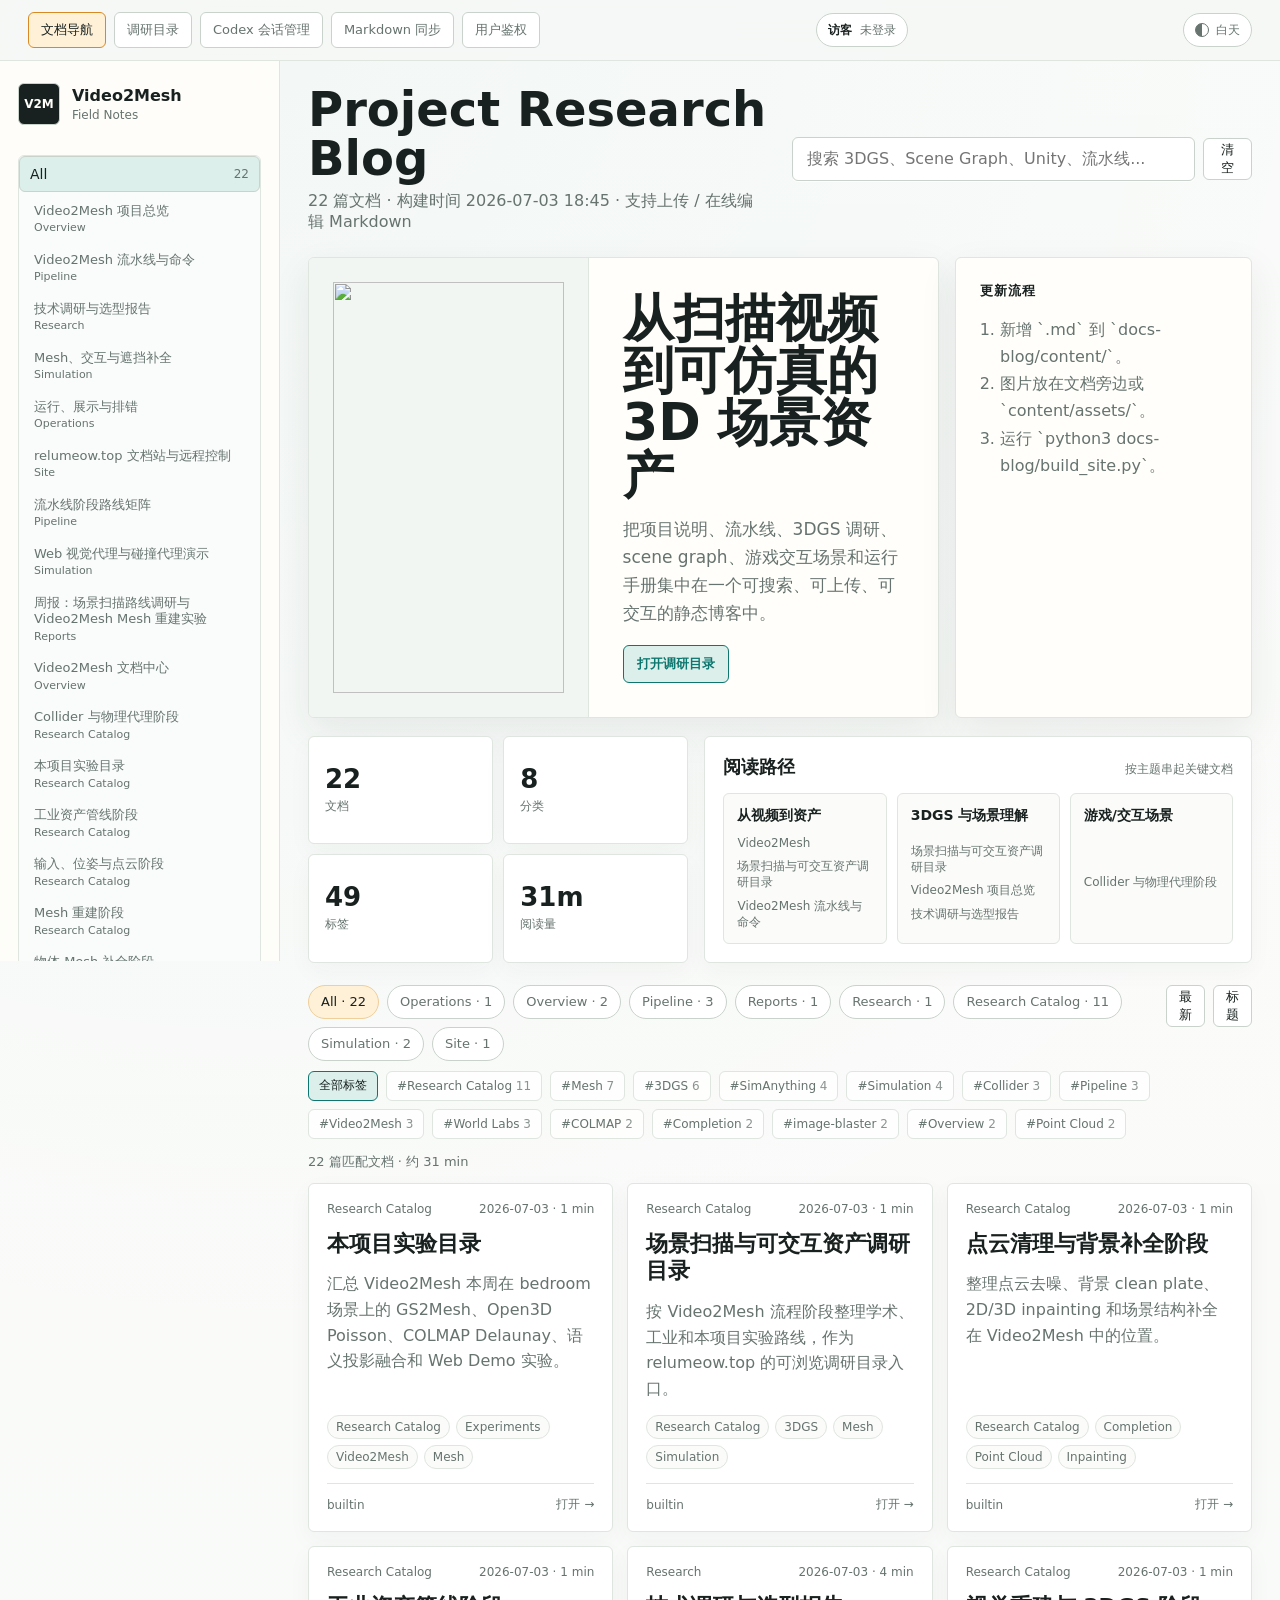
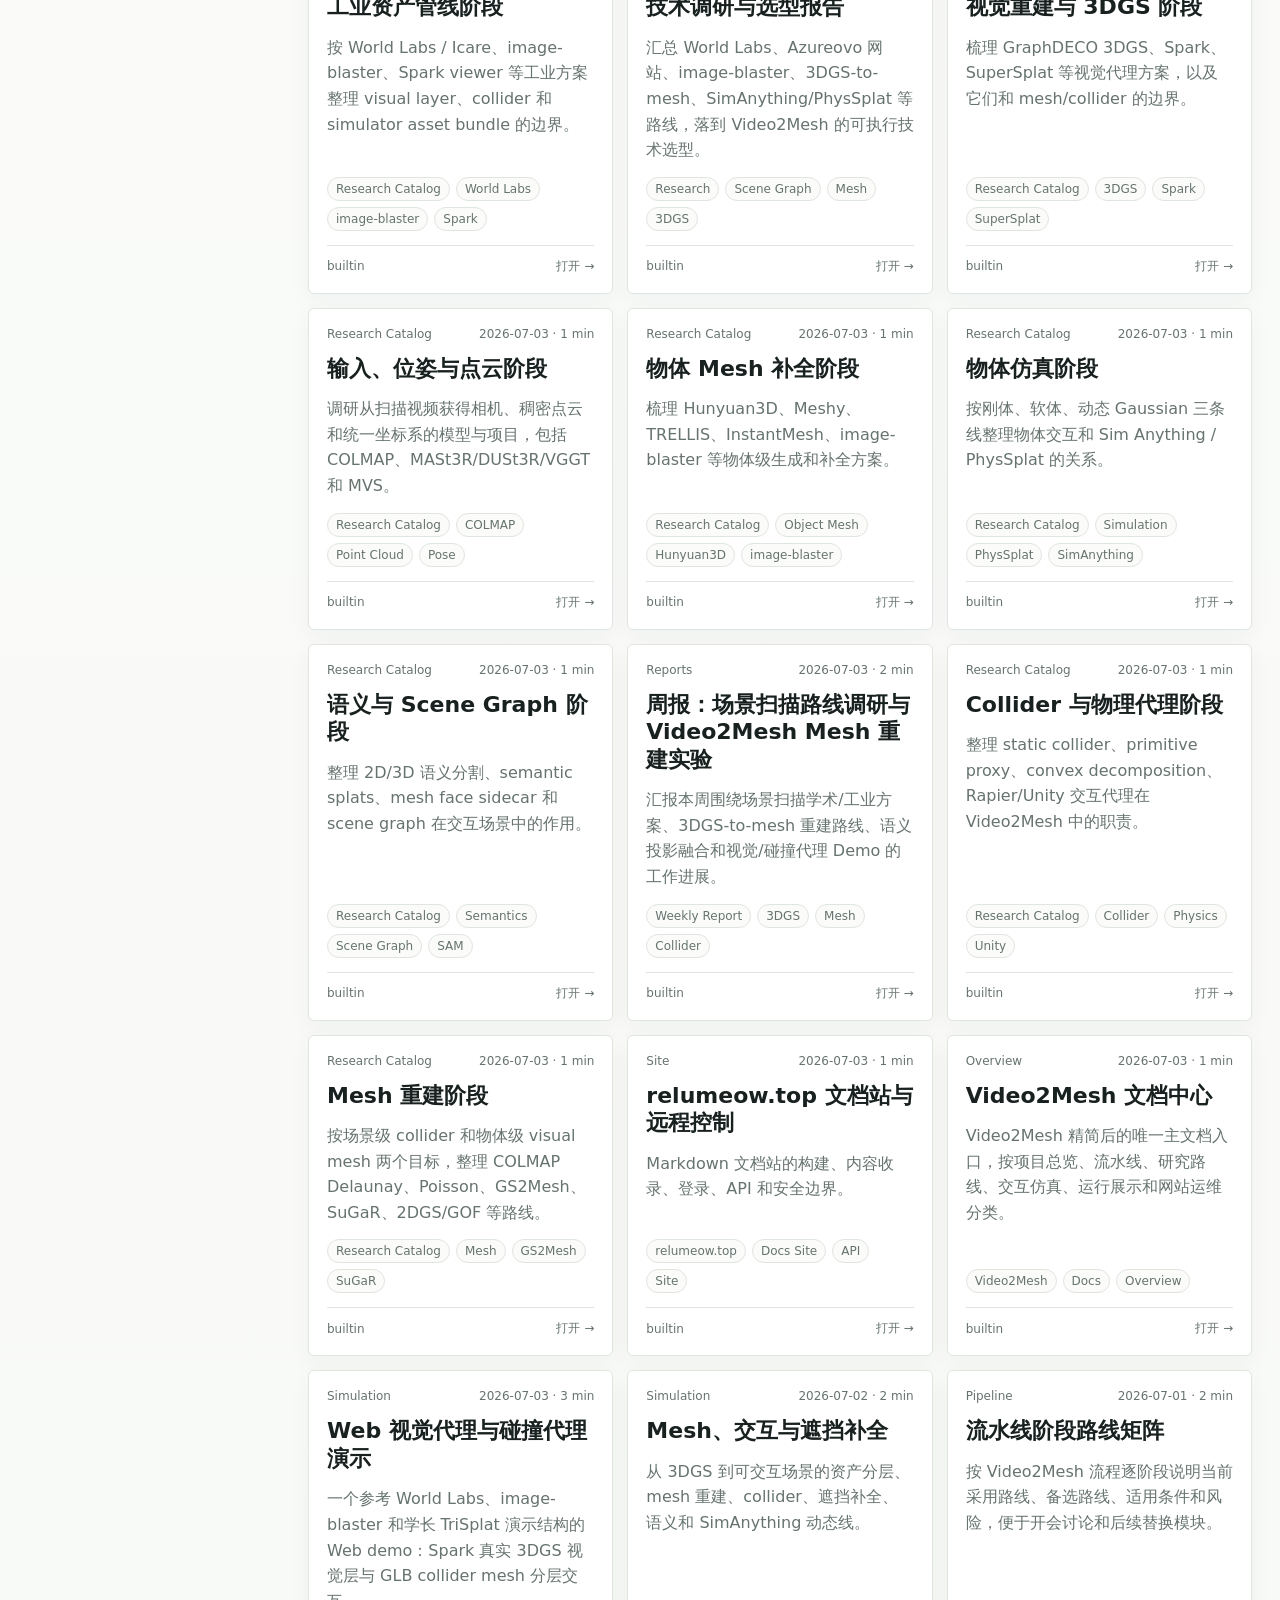
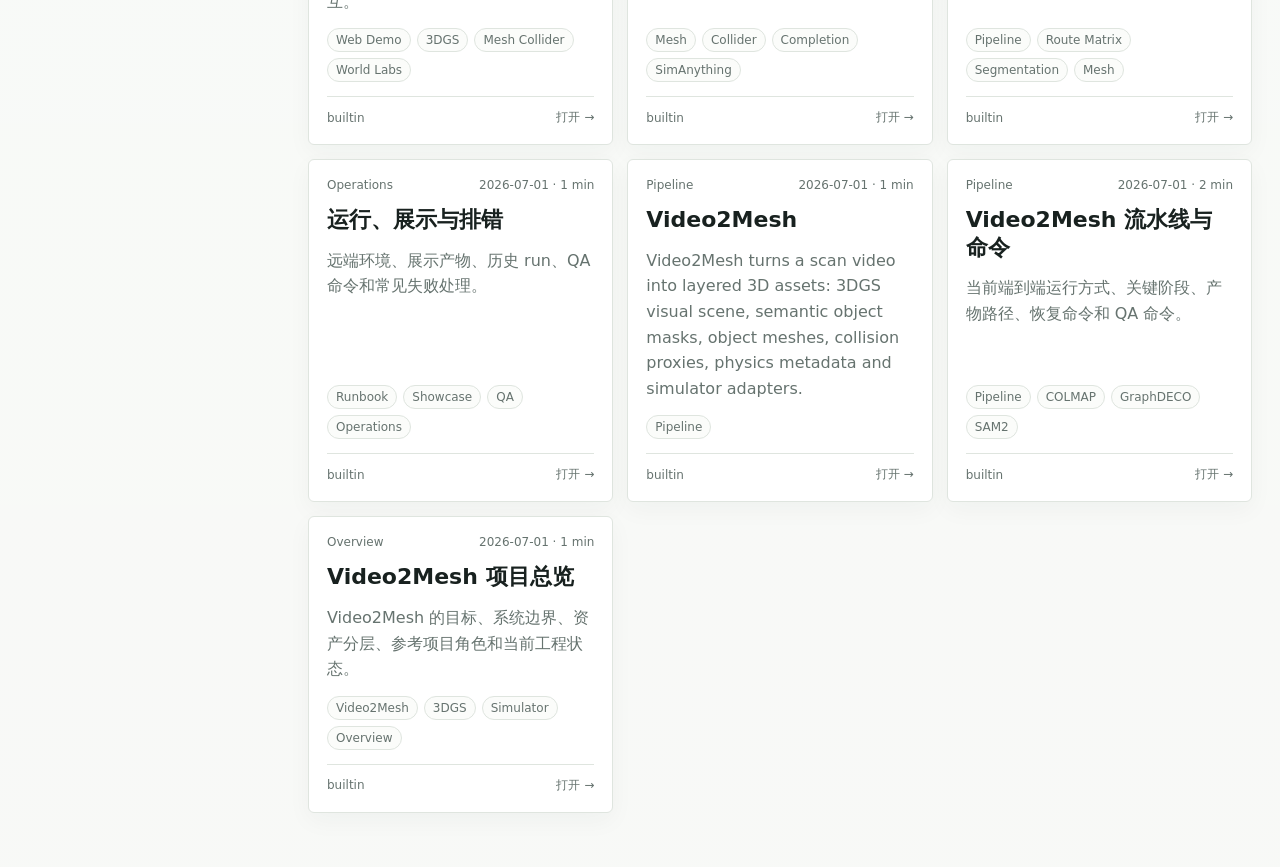
==== docs-blog/index.html @ 8d9689f9 "Add research catalog docs site" ====
<!doctype html>
<html lang="zh-CN">
  <head>
    <meta charset="utf-8" />
    <meta name="viewport" content="width=device-width, initial-scale=1" />
    <title>Video2Mesh Field Notes</title>
    <meta name="description" content="Video2Mesh 项目文档、调研和运行手册的静态博客网站。" />
    <script src="./theme.js?v=20260702"></script>
    <link rel="stylesheet" href="./styles.css?v=20260702" />
  </head>
  <body>
    <div class="app-shell">
      <div class="reading-progress" aria-hidden="true"><span id="readingProgressBar"></span></div>
      <nav class="site-navbar" aria-label="站点导航">
        <div class="site-tabs">
          <a class="site-tab active" href="#/" data-main-tab="docs">文档导航</a>
          <a class="site-tab" href="#/catalog" data-main-tab="catalog">调研目录</a>
          <a class="site-tab" href="https://admin.relumeow.top/#cloud" data-main-tab="codex">Codex 会话管理</a>
          <a class="site-tab" href="https://admin.relumeow.top/#docs" data-main-tab="sync">Markdown 同步</a>
          <a class="site-tab" href="https://admin.relumeow.top/#auth" data-main-tab="auth">用户鉴权</a>
        </div>
        <a class="user-pill" id="siteUserPill" href="https://admin.relumeow.top/#auth" aria-label="当前用户">
          <strong id="siteUserRole">访客</strong>
          <span id="siteUserName">未登录</span>
        </a>
        <button class="theme-toggle" type="button" data-theme-toggle>
          <span class="theme-toggle-icon" aria-hidden="true"></span>
          <span data-theme-label>白天</span>
        </button>
      </nav>

      <aside class="sidebar" aria-label="文档导航">
        <a class="brand" href="#/" aria-label="Video2Mesh Field Notes">
          <span class="brand-mark">V2M</span>
          <span>
            <strong>Video2Mesh</strong>
            <em>Field Notes</em>
          </span>
        </a>
        <nav class="side-nav" id="categoryNav"></nav>
        <section class="upload-panel" aria-label="上传 Markdown">
          <h2>上传 Markdown</h2>
          <p>选择本地 `.md` 后会临时加入当前浏览器视图；如果有相对路径图片，把图片文件一起选中。要永久更新，放到 `docs-blog/content/` 后重新构建。</p>
          <label class="upload-button">
            <input id="uploadInput" type="file" accept=".md,.markdown,text/markdown,text/plain,image/*" multiple />
            选择文档/图片
          </label>
          <div id="uploadList" class="upload-list"></div>
        </section>
        <section class="draft-panel" aria-label="在线编辑 Markdown">
          <h2>在线编辑</h2>
          <button id="newDraft" class="secondary-button" type="button">新建 Markdown</button>
        </section>
        <section class="library-panel" aria-label="个人阅读库">
          <div class="panel-heading">
            <h2>阅读库</h2>
            <button id="clearReadingState" type="button">清空</button>
          </div>
          <div class="mini-library">
            <strong>收藏</strong>
            <div id="favoriteList" class="mini-list"></div>
          </div>
          <div class="mini-library">
            <strong>最近阅读</strong>
            <div id="recentList" class="mini-list"></div>
          </div>
        </section>
      </aside>

      <main class="main">
        <header class="topbar">
          <div>
            <h1>Project Research Blog</h1>
            <p id="buildMeta">Video2Mesh 文档知识库</p>
          </div>
          <div class="search-wrap">
            <input id="searchInput" type="search" placeholder="搜索 3DGS、Scene Graph、Unity、流水线..." />
            <button id="clearSearch" type="button" title="清空搜索">清空</button>
          </div>
        </header>

        <section id="homeView" class="home-view">
          <section class="feature-row">
            <article class="hero-card">
              <img src="./assets/uploaded/research-catalog/pipeline-overview.svg" alt="" />
              <div>
                <h2>从扫描视频到可仿真的 3D 场景资产</h2>
                <p>把项目说明、流水线、3DGS 调研、scene graph、游戏交互场景和运行手册集中在一个可搜索、可上传、可交互的静态博客中。</p>
                <a class="hero-link" href="#/catalog">打开调研目录</a>
              </div>
            </article>
            <article class="quick-card">
              <h2>更新流程</h2>
              <ol>
                <li>新增 `.md` 到 `docs-blog/content/`。</li>
                <li>图片放在文档旁边或 `content/assets/`。</li>
                <li>运行 `python3 docs-blog/build_site.py`。</li>
              </ol>
            </article>
          </section>
          <section class="insight-panel" aria-label="知识库概览">
            <div class="stats-strip">
              <article>
                <strong id="docCountStat">0</strong>
                <span>文档</span>
              </article>
              <article>
                <strong id="categoryCountStat">0</strong>
                <span>分类</span>
              </article>
              <article>
                <strong id="tagCountStat">0</strong>
                <span>标签</span>
              </article>
              <article>
                <strong id="readingTimeStat">0m</strong>
                <span>阅读量</span>
              </article>
            </div>
            <div class="path-panel">
              <header>
                <h2>阅读路径</h2>
                <span>按主题串起关键文档</span>
              </header>
              <div id="readingPaths" class="path-grid"></div>
            </div>
          </section>
          <section class="toolbar">
            <div class="filter-stack">
              <div id="categoryChips" class="chip-row"></div>
              <div id="tagChips" class="tag-row"></div>
            </div>
            <div class="view-actions">
              <button id="sortRecent" type="button">最新</button>
              <button id="sortTitle" type="button">标题</button>
            </div>
          </section>
          <div id="resultSummary" class="result-summary"></div>
          <section id="docGrid" class="doc-grid" aria-live="polite"></section>
        </section>

        <section id="catalogView" class="catalog-view" hidden>
          <header class="catalog-hero">
            <div>
              <span>Research Catalog</span>
              <h2>场景扫描与可交互资产调研目录</h2>
              <p>按 Video2Mesh 流程阶段组织学术模型、工业项目和本项目实验，快速定位每个方案该接在 pipeline 的哪里。</p>
            </div>
            <img src="./assets/uploaded/research-catalog/pipeline-overview.svg" alt="Video2Mesh 调研流程总览" />
          </header>
          <div id="catalogStageGrid" class="catalog-stage-grid"></div>
          <section class="catalog-directory">
            <header>
              <h2>阶段文档</h2>
              <span id="catalogSummary"></span>
            </header>
            <div id="catalogDocList" class="catalog-doc-list"></div>
          </section>
        </section>

        <article id="articleView" class="article-view" hidden>
          <button id="backHome" class="back-link" type="button">返回文档列表</button>
          <div class="article-layout">
            <div class="article-body-wrap">
              <div id="articleMeta" class="article-meta"></div>
              <div class="article-actions">
                <div class="action-group">
                  <button id="favoriteDoc" type="button">收藏</button>
                  <button id="copyDocLink" type="button">复制链接</button>
                  <button id="editDoc" type="button">编辑 Markdown</button>
                  <button id="downloadDoc" type="button">下载 md</button>
                  <button id="discardDraft" type="button" hidden>撤销草稿</button>
                </div>
                <span id="draftStatus" class="draft-status"></span>
              </div>
              <section id="editorPanel" class="editor-panel" aria-label="Markdown 在线编辑器" hidden>
                <div class="editor-toolbar">
                  <strong>Markdown</strong>
                  <div class="action-group">
                    <button id="saveDraft" type="button">保存草稿</button>
                    <button id="closeEditor" type="button">关闭编辑</button>
                  </div>
                </div>
                <div class="editor-grid">
                  <textarea id="markdownEditor" spellcheck="false" aria-label="Markdown 源码"></textarea>
                  <div id="editorPreview" class="article-body editor-preview" aria-label="Markdown 预览"></div>
                </div>
              </section>
              <div id="articleBody" class="article-body"></div>
            </div>
            <aside class="toc-panel">
              <h2>目录</h2>
              <nav id="tocNav"></nav>
              <div class="reading-stack">
                <h2>相关文档</h2>
                <div id="relatedDocs"></div>
              </div>
            </aside>
          </div>
        </article>
      </main>
    </div>
    <script src="./site-data.js?v=20260702"></script>
    <script src="./app.js?v=20260702"></script>
  </body>
</html>
---- docs-blog/styles.css ----
:root {
  color-scheme: light;
  --bg: #f6f8f5;
  --paper: #fffefa;
  --surface: #ffffff;
  --surface-2: #fbfcfa;
  --surface-3: #f1f6f3;
  --ink: #18211f;
  --muted: #66736f;
  --line: #dfe5df;
  --line-strong: #c9d2cb;
  --accent: #0d776f;
  --accent-soft: #dcefeb;
  --amber: #d98923;
  --amber-soft: #fff0d8;
  --code: #10201e;
  --code-ink: #e8fff9;
  --focus-ring: rgba(13, 119, 111, .14);
  --nav-bg: rgba(246, 248, 245, .9);
  --sidebar-bg: rgba(255, 254, 250, 0.86);
  --card-soft: #fbfcfa;
  --success-soft: #e8f8ef;
  --success: #1f6a43;
  --danger-soft: #fff0ee;
  --danger: #9d3027;
  --shadow: 0 14px 38px rgba(34, 45, 41, 0.08);
  --radius: 6px;
  font-family: Inter, ui-sans-serif, system-ui, -apple-system, BlinkMacSystemFont, "PingFang SC", "Microsoft YaHei", "Noto Sans CJK SC", sans-serif;
  color: var(--ink);
  background: var(--bg);
}

:root[data-theme="dark"] {
  color-scheme: dark;
  --bg: #090b0f;
  --paper: #10141a;
  --surface: #151a21;
  --surface-2: #11161d;
  --surface-3: #1b222b;
  --ink: #edf3f1;
  --muted: #9aa8a4;
  --line: #26313a;
  --line-strong: #35424d;
  --accent: #57d6c8;
  --accent-soft: #12332f;
  --amber: #f2b86b;
  --amber-soft: #392818;
  --code: #070a0d;
  --code-ink: #d9fff6;
  --focus-ring: rgba(87, 214, 200, .18);
  --nav-bg: rgba(9, 11, 15, .88);
  --sidebar-bg: rgba(16, 20, 26, .9);
  --card-soft: #11161d;
  --success-soft: #123226;
  --success: #7ee2ad;
  --danger-soft: #3b1819;
  --danger: #ff9a91;
  --shadow: 0 18px 44px rgba(0, 0, 0, .36);
}

* { box-sizing: border-box; }
html { scroll-behavior: smooth; }
body {
  margin: 0;
  min-height: 100vh;
  background:
    linear-gradient(rgba(255, 255, 255, 0.56), rgba(255, 255, 255, 0.18)),
    radial-gradient(circle at 20% 0%, rgba(13, 119, 111, 0.08), transparent 32%),
    var(--bg);
  color: var(--ink);
}

.reading-progress {
  position: fixed;
  top: 0;
  left: 0;
  z-index: 60;
  width: 100%;
  height: 3px;
  pointer-events: none;
}

.reading-progress span {
  display: block;
  width: 0%;
  height: 100%;
  background: linear-gradient(90deg, var(--accent), var(--amber));
  transition: width .12s ease-out;
}

:root[data-theme="dark"] body {
  background:
    radial-gradient(circle at 12% 0%, rgba(87, 214, 200, .08), transparent 30%),
    linear-gradient(rgba(255, 255, 255, .025), rgba(255, 255, 255, 0)),
    var(--bg);
}

button, input { font: inherit; }
textarea { font: inherit; }
button { cursor: pointer; }
a { color: inherit; }

.app-shell {
  display: grid;
  grid-template-columns: 280px minmax(0, 1fr);
  min-height: 100vh;
}

.sidebar {
  position: sticky;
  top: 0;
  height: 100vh;
  padding: 22px 18px;
  border-right: 1px solid var(--line);
  background: var(--sidebar-bg);
  backdrop-filter: blur(18px);
  overflow-y: auto;
}

.brand {
  display: flex;
  gap: 12px;
  align-items: center;
  text-decoration: none;
  margin-bottom: 30px;
}

.brand-mark {
  display: grid;
  place-items: center;
  width: 42px;
  height: 42px;
  border: 1px solid var(--line-strong);
  background: var(--ink);
  color: var(--paper);
  border-radius: var(--radius);
  font-size: 12px;
  font-weight: 800;
  letter-spacing: 0;
}

.brand strong, .brand em { display: block; }
.brand strong { font-size: 16px; line-height: 1.2; }
.brand em { margin-top: 2px; color: var(--muted); font-size: 12px; font-style: normal; }

.side-nav { display: grid; gap: 8px; margin-bottom: 28px; }
.nav-group {
  border: 1px solid transparent;
  border-radius: var(--radius);
}
.nav-group.open {
  border-color: var(--line);
  background: color-mix(in srgb, var(--surface) 82%, var(--accent-soft));
}
.nav-item {
  display: flex;
  justify-content: space-between;
  align-items: center;
  gap: 12px;
  border: 1px solid transparent;
  background: transparent;
  color: var(--muted);
  border-radius: var(--radius);
  padding: 9px 10px;
  text-align: left;
  width: 100%;
  font-size: 14px;
}
.nav-item:hover, .nav-item.active { color: var(--ink); background: var(--accent-soft); border-color: var(--line-strong); }
.nav-item span:last-child { font-size: 12px; color: var(--muted); }
.nav-doc-list {
  display: none;
  padding: 4px 6px 8px;
}
.nav-group.open .nav-doc-list {
  display: grid;
  gap: 3px;
}
.nav-doc-link {
  display: grid;
  gap: 2px;
  padding: 7px 9px;
  border-radius: calc(var(--radius) - 2px);
  color: var(--muted);
  text-decoration: none;
  font-size: 13px;
  line-height: 1.25;
}
.nav-doc-link:hover,
.nav-doc-link.active {
  background: var(--surface);
  color: var(--ink);
}
.nav-doc-link small {
  color: var(--muted);
  font-size: 11px;
}

.upload-panel,
.draft-panel,
.library-panel {
  border-top: 1px solid var(--line);
  padding-top: 20px;
}
.draft-panel, .library-panel { margin-top: 20px; }
.upload-panel h2, .draft-panel h2, .library-panel h2, .toc-panel h2, .quick-card h2 {
  margin: 0 0 8px;
  font-size: 13px;
  text-transform: uppercase;
  letter-spacing: .08em;
}
.upload-panel p {
  margin: 0 0 14px;
  color: var(--muted);
  font-size: 13px;
  line-height: 1.55;
}
.upload-button {
  display: inline-flex;
  align-items: center;
  justify-content: center;
  min-height: 36px;
  padding: 0 12px;
  border-radius: var(--radius);
  background: var(--ink);
  color: var(--paper);
  font-size: 13px;
}
.upload-button input { display: none; }
.upload-list { margin-top: 12px; display: grid; gap: 6px; color: var(--muted); font-size: 12px; }
.secondary-button {
  min-height: 36px;
  width: 100%;
  border: 1px solid var(--line-strong);
  border-radius: var(--radius);
  background: var(--surface);
  color: var(--ink);
  padding: 0 12px;
  font-size: 13px;
}
.secondary-button:hover { border-color: var(--accent); background: var(--accent-soft); }

.panel-heading {
  display: flex;
  align-items: center;
  justify-content: space-between;
  gap: 10px;
  margin-bottom: 12px;
}

.panel-heading h2 { margin: 0; }

.panel-heading button {
  border: 0;
  background: transparent;
  color: var(--muted);
  padding: 0;
  font-size: 12px;
}

.panel-heading button:hover { color: var(--danger); }

.mini-library {
  display: grid;
  gap: 7px;
  margin-top: 12px;
}

.mini-library strong {
  color: var(--muted);
  font-size: 12px;
  font-weight: 700;
}

.mini-list {
  display: grid;
  gap: 4px;
}

.mini-list a,
.mini-list span {
  min-width: 0;
  overflow: hidden;
  color: var(--muted);
  font-size: 12px;
  line-height: 1.45;
  text-decoration: none;
  text-overflow: ellipsis;
  white-space: nowrap;
}

.mini-list a:hover { color: var(--accent); }

.main { min-width: 0; padding: 24px 28px 54px; }
.site-navbar {
  position: sticky;
  top: 0;
  z-index: 20;
  grid-column: 1 / -1;
  display: flex;
  align-items: center;
  justify-content: space-between;
  gap: 14px;
  width: 100%;
  margin: 0;
  padding: 12px 28px;
  border-bottom: 1px solid var(--line);
  background: var(--nav-bg);
  backdrop-filter: blur(16px);
}
.site-tabs {
  display: flex;
  align-items: center;
  gap: 8px;
  min-width: 0;
  overflow-x: auto;
}
.site-tab {
  flex: 0 0 auto;
  min-height: 36px;
  display: inline-flex;
  align-items: center;
  border: 1px solid var(--line-strong);
  border-radius: var(--radius);
  background: var(--surface);
  color: var(--muted);
  padding: 0 12px;
  font-size: 13px;
  text-decoration: none;
  white-space: nowrap;
}
.site-tab:hover,
.site-tab.active {
  border-color: var(--amber);
  background: var(--amber-soft);
  color: var(--ink);
}
.user-pill {
  flex: 0 1 auto;
  display: inline-flex;
  align-items: center;
  gap: 8px;
  min-width: 0;
  max-width: min(36vw, 340px);
  min-height: 34px;
  border: 1px solid var(--line-strong);
  border-radius: 999px;
  background: var(--surface);
  color: var(--muted);
  padding: 4px 11px;
  text-decoration: none;
  white-space: nowrap;
}
.user-pill strong,
.user-pill span {
  overflow: hidden;
  text-overflow: ellipsis;
}
.user-pill strong { color: var(--ink); font-size: 12px; }
.user-pill span { font-size: 12px; }
.user-pill[data-role="admin"] {
  border-color: var(--success);
  background: var(--success-soft);
}
.user-pill[data-role="admin"] strong { color: var(--success); }

.theme-toggle {
  flex: 0 0 auto;
  min-height: 34px;
  display: inline-flex;
  align-items: center;
  gap: 7px;
  border: 1px solid var(--line-strong);
  border-radius: 999px;
  background: var(--surface);
  color: var(--muted);
  padding: 4px 11px;
  font-size: 12px;
}

.theme-toggle:hover {
  border-color: var(--accent);
  color: var(--ink);
  background: var(--accent-soft);
}

.theme-toggle-icon {
  width: 14px;
  height: 14px;
  border: 1px solid currentColor;
  border-radius: 999px;
  background: linear-gradient(90deg, currentColor 0 50%, transparent 50% 100%);
}
.topbar {
  display: flex;
  justify-content: space-between;
  gap: 24px;
  align-items: center;
  margin: 0 auto 24px;
  max-width: 1360px;
}
.topbar h1 { margin: 0; font-size: clamp(28px, 4vw, 48px); line-height: 1.02; letter-spacing: 0; }
.topbar p { margin: 8px 0 0; color: var(--muted); }

.search-wrap {
  display: flex;
  gap: 8px;
  align-items: center;
  min-width: min(460px, 40vw);
}
.search-wrap input {
  width: 100%;
  min-height: 44px;
  border: 1px solid var(--line-strong);
  border-radius: var(--radius);
  background: var(--surface);
  padding: 0 14px;
  color: var(--ink);
  outline: none;
  box-shadow: 0 1px 0 rgba(255,255,255,0.8);
}
.search-wrap input:focus { border-color: var(--accent); box-shadow: 0 0 0 3px var(--focus-ring); }
.search-wrap button, .view-actions button, .back-link, .article-actions button, .editor-toolbar button {
  min-height: 42px;
  border: 1px solid var(--line-strong);
  border-radius: var(--radius);
  background: var(--surface);
  color: var(--ink);
  padding: 0 12px;
  font-size: 13px;
}

.home-view, .article-view, .catalog-view {
  max-width: 1360px;
  min-width: 0;
  margin: 0 auto;
}
.feature-row {
  display: grid;
  grid-template-columns: minmax(0, 1.7fr) minmax(280px, .8fr);
  gap: 16px;
  margin-bottom: 18px;
}
.hero-card, .quick-card {
  background: var(--paper);
  border: 1px solid var(--line);
  border-radius: var(--radius);
  box-shadow: var(--shadow);
}
.hero-card {
  min-height: 270px;
  display: grid;
  grid-template-columns: minmax(240px, .8fr) minmax(0, 1fr);
  overflow: hidden;
}
.hero-card img {
  width: 100%;
  height: 100%;
  object-fit: contain;
  padding: 24px;
  background: var(--surface-3);
  border-right: 1px solid var(--line);
}
.hero-card div { padding: 34px; align-self: end; }
.hero-card h2 { margin: 0 0 14px; font-size: clamp(30px, 4vw, 56px); line-height: 1.02; max-width: 760px; }
.hero-card p { margin: 0; color: var(--muted); font-size: 17px; line-height: 1.65; max-width: 740px; }
.hero-link {
  display: inline-flex;
  align-items: center;
  justify-content: center;
  min-height: 38px;
  margin-top: 18px;
  border: 1px solid var(--accent);
  border-radius: var(--radius);
  background: var(--accent-soft);
  color: var(--accent);
  padding: 0 13px;
  font-size: 13px;
  font-weight: 700;
  text-decoration: none;
}
.hero-link:hover { background: var(--surface); }
.quick-card { padding: 24px; }
.quick-card ol { margin: 16px 0 0; padding-left: 20px; color: var(--muted); line-height: 1.7; }

.catalog-hero {
  display: grid;
  grid-template-columns: minmax(0, 1fr) minmax(340px, .72fr);
  gap: 18px;
  align-items: stretch;
  margin-bottom: 18px;
  border: 1px solid var(--line);
  border-radius: var(--radius);
  background: var(--paper);
  box-shadow: var(--shadow);
  overflow: hidden;
}

.catalog-hero > div {
  display: grid;
  align-content: end;
  padding: clamp(28px, 4vw, 48px);
}

.catalog-hero span {
  color: var(--accent);
  font-size: 13px;
  font-weight: 800;
  text-transform: uppercase;
  letter-spacing: .08em;
}

.catalog-hero h2 {
  margin: 12px 0 14px;
  font-size: clamp(32px, 5vw, 60px);
  line-height: 1.04;
  letter-spacing: 0;
}

.catalog-hero p {
  max-width: 760px;
  margin: 0;
  color: var(--muted);
  font-size: 17px;
  line-height: 1.65;
}

.catalog-hero img {
  width: 100%;
  height: 100%;
  min-height: 320px;
  object-fit: contain;
  padding: 18px;
  border-left: 1px solid var(--line);
  background: var(--surface-3);
}

.catalog-stage-grid {
  display: grid;
  grid-template-columns: repeat(3, minmax(0, 1fr));
  gap: 14px;
  margin-bottom: 20px;
}

.catalog-stage-card {
  display: grid;
  grid-template-rows: 150px minmax(0, 1fr);
  min-height: 360px;
  border: 1px solid var(--line);
  border-radius: var(--radius);
  background: var(--surface);
  color: inherit;
  text-decoration: none;
  overflow: hidden;
  box-shadow: 0 8px 24px rgba(34, 45, 41, 0.04);
}

.catalog-stage-card:hover {
  border-color: var(--accent);
  transform: translateY(-1px);
  transition: transform .18s ease, border-color .18s ease;
}

.catalog-stage-card img {
  width: 100%;
  height: 100%;
  object-fit: contain;
  padding: 12px;
  background: var(--surface-3);
  border-bottom: 1px solid var(--line);
}

.catalog-stage-card div {
  display: flex;
  flex-direction: column;
  gap: 10px;
  min-width: 0;
  padding: 16px;
}

.catalog-stage-card span {
  width: fit-content;
  border: 1px solid var(--line);
  border-radius: 999px;
  background: var(--accent-soft);
  color: var(--accent);
  padding: 3px 8px;
  font-size: 12px;
  font-weight: 800;
}

.catalog-stage-card h3 {
  margin: 0;
  font-size: 21px;
  line-height: 1.25;
}

.catalog-stage-card p {
  margin: 0;
  color: var(--muted);
  font-size: 14px;
  line-height: 1.55;
}

.catalog-stage-card footer {
  display: flex;
  flex-wrap: wrap;
  gap: 6px;
  margin-top: auto;
}

.catalog-stage-card small {
  border: 1px solid var(--line);
  border-radius: 999px;
  background: var(--surface-2);
  color: var(--muted);
  padding: 4px 8px;
  font-size: 12px;
}

.catalog-directory {
  border: 1px solid var(--line);
  border-radius: var(--radius);
  background: var(--surface);
  padding: 18px;
  box-shadow: 0 8px 24px rgba(34, 45, 41, 0.035);
}

.catalog-directory header {
  display: flex;
  align-items: baseline;
  justify-content: space-between;
  gap: 12px;
  margin-bottom: 12px;
}

.catalog-directory h2 {
  margin: 0;
  font-size: 20px;
}

.catalog-directory header span {
  color: var(--muted);
  font-size: 13px;
}

.catalog-doc-list {
  display: grid;
  grid-template-columns: repeat(2, minmax(0, 1fr));
  gap: 10px;
}

.catalog-doc-list a {
  display: grid;
  gap: 5px;
  min-height: 86px;
  border: 1px solid var(--line);
  border-radius: var(--radius);
  background: var(--surface-2);
  padding: 13px;
  color: inherit;
  text-decoration: none;
}

.catalog-doc-list a:hover {
  border-color: var(--accent);
  background: var(--accent-soft);
}

.catalog-doc-list strong {
  font-size: 15px;
  line-height: 1.35;
}

.catalog-doc-list span {
  color: var(--muted);
  font-size: 13px;
  line-height: 1.45;
}

.insight-panel {
  display: grid;
  grid-template-columns: minmax(280px, .82fr) minmax(0, 1.18fr);
  gap: 16px;
  margin: 0 0 20px;
}

.stats-strip {
  display: grid;
  grid-template-columns: repeat(2, minmax(0, 1fr));
  gap: 10px;
}

.stats-strip article,
.path-panel {
  border: 1px solid var(--line);
  border-radius: var(--radius);
  background: var(--surface);
  box-shadow: 0 8px 24px rgba(34, 45, 41, 0.035);
}

.stats-strip article {
  min-height: 86px;
  display: grid;
  align-content: center;
  gap: 6px;
  padding: 16px;
}

.stats-strip strong {
  font-size: 26px;
  line-height: 1;
}

.stats-strip span {
  color: var(--muted);
  font-size: 12px;
}

.path-panel {
  padding: 18px;
}

.path-panel header {
  display: flex;
  align-items: baseline;
  justify-content: space-between;
  gap: 12px;
  margin-bottom: 14px;
}

.path-panel h2 {
  margin: 0;
  font-size: 18px;
}

.path-panel header span {
  color: var(--muted);
  font-size: 12px;
}

.path-grid {
  display: grid;
  grid-template-columns: repeat(3, minmax(0, 1fr));
  gap: 10px;
}

.path-card {
  display: grid;
  gap: 10px;
  min-height: 150px;
  border: 1px solid var(--line);
  border-radius: var(--radius);
  background: var(--surface-2);
  padding: 13px;
}

.path-card h3 {
  margin: 0;
  font-size: 14px;
}

.path-card div {
  display: grid;
  gap: 7px;
  align-content: start;
}

.path-card a,
.path-card span {
  color: var(--muted);
  font-size: 12px;
  line-height: 1.35;
  text-decoration: none;
}

.path-card a:hover { color: var(--accent); }

.toolbar {
  display: flex;
  justify-content: space-between;
  align-items: flex-start;
  gap: 16px;
  margin: 22px 0 14px;
}

.filter-stack {
  display: grid;
  gap: 10px;
  min-width: 0;
}

.chip-row,
.tag-row { display: flex; gap: 8px; flex-wrap: wrap; }

.chip {
  min-height: 34px;
  border: 1px solid var(--line-strong);
  border-radius: 999px;
  background: var(--surface);
  color: var(--muted);
  padding: 0 12px;
  font-size: 13px;
}
.chip.active { color: var(--ink); background: var(--amber-soft); border-color: #efcf9a; }
.tag-chip {
  min-height: 30px;
  border: 1px solid var(--line);
  border-radius: var(--radius);
  background: color-mix(in srgb, var(--surface) 80%, transparent);
  color: var(--muted);
  padding: 0 10px;
  font-size: 12px;
}
.tag-chip span { color: color-mix(in srgb, var(--muted) 76%, transparent); }
.tag-chip:hover,
.tag-chip.active {
  border-color: var(--accent);
  background: var(--accent-soft);
  color: var(--ink);
}
.view-actions { display: flex; gap: 8px; }

.result-summary {
  margin: 0 0 12px;
  color: var(--muted);
  font-size: 13px;
}

.doc-grid {
  display: grid;
  grid-template-columns: repeat(3, minmax(0, 1fr));
  gap: 14px;
}
.doc-card {
  display: flex;
  flex-direction: column;
  gap: 14px;
  min-height: 250px;
  border: 1px solid var(--line);
  border-radius: var(--radius);
  background: var(--surface);
  padding: 18px;
  box-shadow: 0 8px 24px rgba(34, 45, 41, 0.04);
  text-decoration: none;
}
.doc-card:hover { border-color: #b5cbc5; transform: translateY(-1px); transition: transform .18s ease, border-color .18s ease; }
.doc-card.favorite {
  border-color: color-mix(in srgb, var(--amber) 42%, var(--line));
  background:
    linear-gradient(180deg, color-mix(in srgb, var(--amber-soft) 36%, transparent), transparent 48%),
    var(--surface);
}
.doc-card header { display: flex; justify-content: space-between; gap: 10px; color: var(--muted); font-size: 12px; }
.doc-card h2 { margin: 0; font-size: 22px; line-height: 1.25; }
.doc-card p { margin: 0; color: var(--muted); line-height: 1.6; }
.doc-tags { margin-top: auto; display: flex; flex-wrap: wrap; gap: 6px; }
.doc-tags span { border: 1px solid var(--line); background: var(--surface-2); border-radius: 999px; padding: 4px 8px; color: var(--muted); font-size: 12px; }
.doc-card footer {
  display: flex;
  align-items: center;
  justify-content: space-between;
  gap: 10px;
  border-top: 1px solid var(--line);
  padding-top: 12px;
  color: var(--muted);
  font-size: 12px;
}

.article-layout {
  display: grid;
  grid-template-columns: minmax(0, 840px) 300px;
  gap: 26px;
  align-items: start;
  min-width: 0;
}
.article-layout > * { min-width: 0; }
.back-link { margin-bottom: 14px; }
.article-body-wrap {
  min-width: 0;
  max-width: 100%;
  background: var(--paper);
  border: 1px solid var(--line);
  border-radius: var(--radius);
  box-shadow: var(--shadow);
  padding: clamp(24px, 4vw, 52px);
}
.article-meta {
  display: flex;
  flex-wrap: wrap;
  gap: 8px;
  color: var(--muted);
  font-size: 13px;
  margin-bottom: 14px;
}
.article-meta span {
  min-width: 0;
  overflow-wrap: anywhere;
  border: 1px solid var(--line);
  border-radius: 999px;
  padding: 5px 9px;
  background: var(--card-soft);
}

.article-actions {
  display: flex;
  justify-content: space-between;
  align-items: center;
  gap: 12px;
  margin-bottom: 24px;
  padding-bottom: 18px;
  border-bottom: 1px solid var(--line);
  min-width: 0;
}
.action-group { display: flex; align-items: center; gap: 8px; flex-wrap: wrap; }
.article-actions button:hover,
.editor-toolbar button:hover { border-color: var(--accent); background: var(--accent-soft); }
.article-actions button[data-active="true"] {
  border-color: var(--amber);
  background: var(--amber-soft);
  color: var(--ink);
}
.draft-status {
  min-width: 0;
  min-height: 20px;
  color: var(--muted);
  font-size: 13px;
  text-align: right;
  overflow-wrap: anywhere;
}

.editor-panel {
  margin-bottom: 28px;
  border: 1px solid var(--line-strong);
  border-radius: var(--radius);
  background: var(--card-soft);
  overflow: hidden;
}
.editor-toolbar {
  display: flex;
  justify-content: space-between;
  align-items: center;
  gap: 12px;
  padding: 12px;
  border-bottom: 1px solid var(--line);
  background: var(--surface-3);
}
.editor-toolbar strong { font-size: 14px; }
.editor-grid {
  display: grid;
  grid-template-columns: minmax(0, 1fr) minmax(0, 1fr);
  min-height: 520px;
}
.editor-grid textarea {
  width: 100%;
  min-height: 520px;
  resize: vertical;
  border: 0;
  border-right: 1px solid var(--line);
  border-radius: 0;
  background: var(--paper);
  color: var(--ink);
  padding: 18px;
  outline: none;
  font-family: "SFMono-Regular", Consolas, "Liberation Mono", monospace;
  font-size: 14px;
  line-height: 1.62;
}
.editor-grid textarea:focus { box-shadow: inset 0 0 0 2px var(--focus-ring); }
.editor-preview {
  min-height: 520px;
  max-height: 70vh;
  overflow: auto;
  padding: 18px;
  background: var(--surface);
}
.editor-preview h1 { font-size: 34px; }
.editor-preview h2 { font-size: 24px; margin-top: 28px; }

.article-body {
  min-width: 0;
  overflow-wrap: anywhere;
  font-size: 16px;
  line-height: 1.78;
}
.article-body h1 {
  font-size: clamp(34px, 5vw, 62px);
  line-height: 1.05;
  letter-spacing: 0;
  margin: 0 0 26px;
}
.article-body h2 { font-size: 28px; margin: 44px 0 14px; line-height: 1.2; }
.article-body h3 { font-size: 21px; margin: 34px 0 10px; }
.article-body h4 { font-size: 17px; margin: 28px 0 8px; }
.article-body p { margin: 14px 0; }
.article-body a { color: var(--accent); text-decoration-thickness: 1px; text-underline-offset: 3px; }
.article-body img { max-width: 100%; border-radius: var(--radius); border: 1px solid var(--line); display: block; margin: 18px 0; }
.doc-figure {
  margin: 24px 0;
  border: 1px solid var(--line);
  border-radius: var(--radius);
  background: var(--surface);
  overflow: hidden;
}
.doc-figure a {
  display: block;
  color: inherit;
  text-decoration: none;
}
.doc-figure img {
  width: 100%;
  max-height: min(640px, 72vh);
  object-fit: contain;
  margin: 0;
  border: 0;
  border-radius: 0;
  background: #ffffff;
}
.doc-figure figcaption {
  display: flex;
  justify-content: space-between;
  gap: 12px;
  border-top: 1px solid var(--line);
  padding: 10px 12px;
  color: var(--muted);
  font-size: 12px;
  line-height: 1.45;
}
.doc-figure figcaption span {
  flex: 0 0 auto;
  color: var(--accent);
}
.article-body pre {
  max-width: 100%;
  overflow-x: auto;
  overflow-wrap: normal;
  padding: 16px;
  border-radius: var(--radius);
  background: var(--code);
  color: var(--code-ink);
  border: 1px solid #1b3834;
}
.article-body pre code { white-space: pre; overflow-wrap: normal; }
.article-body code { font-family: "SFMono-Regular", Consolas, "Liberation Mono", monospace; font-size: .92em; }
.article-body :not(pre) > code { background: var(--accent-soft); color: var(--accent); padding: 2px 5px; border-radius: 4px; }
.article-body table {
  display: block;
  width: 100%;
  max-width: 100%;
  overflow-x: auto;
  border-collapse: collapse;
  margin: 18px 0;
  font-size: 14px;
}
.article-body th, .article-body td { border: 1px solid var(--line); padding: 9px 10px; vertical-align: top; }
.article-body th { background: var(--surface-3); text-align: left; }
.article-body blockquote { margin: 18px 0; padding: 2px 0 2px 18px; border-left: 3px solid var(--accent); color: var(--muted); }
.article-body details { border: 1px solid var(--line); border-radius: var(--radius); padding: 12px 14px; margin: 14px 0; background: var(--card-soft); }
.article-body summary { cursor: pointer; font-weight: 700; }
.task-item { list-style: none; margin-left: -22px; }
.task-item input { margin-right: 8px; accent-color: var(--accent); }
.task-item label { cursor: pointer; }

.toc-panel {
  position: sticky;
  top: 24px;
  min-width: 0;
  max-width: 100%;
  border: 1px solid var(--line);
  border-radius: var(--radius);
  background: color-mix(in srgb, var(--surface) 82%, transparent);
  padding: 18px;
  max-height: calc(100vh - 48px);
  overflow-y: auto;
}
.toc-panel nav { display: grid; gap: 8px; margin-bottom: 22px; }
.toc-panel a,
.toc-link {
  width: 100%;
  min-width: 0;
  border: 0;
  background: transparent;
  padding: 0;
  text-align: left;
  text-decoration: none;
  color: var(--muted);
  font-size: 13px;
  line-height: 1.35;
  overflow-wrap: anywhere;
}
.toc-panel a:hover,
.toc-link:hover { color: var(--accent); }
.toc-level-3 { padding-left: 10px; }
.toc-level-4 { padding-left: 20px; }
.reading-stack { border-top: 1px solid var(--line); padding-top: 16px; }
.related-item { display: block; text-decoration: none; padding: 10px 0; border-bottom: 1px solid var(--line); }
.related-item strong { display: block; font-size: 14px; line-height: 1.35; }
.related-item span { color: var(--muted); font-size: 12px; }

.empty-state {
  grid-column: 1 / -1;
  border: 1px dashed var(--line-strong);
  border-radius: var(--radius);
  padding: 36px;
  color: var(--muted);
  background: color-mix(in srgb, var(--surface) 62%, transparent);
}

@media (max-width: 1080px) {
  .app-shell { grid-template-columns: 1fr; }
  .sidebar {
    position: static;
    height: auto;
    border-right: 0;
    border-bottom: 1px solid var(--line);
  }
  .side-nav { grid-template-columns: repeat(3, minmax(0, 1fr)); }
  .topbar, .feature-row, .toolbar { flex-direction: column; align-items: stretch; }
  .site-navbar { align-items: stretch; }
  .topbar { display: grid; }
  .search-wrap { min-width: 0; }
  .feature-row { grid-template-columns: 1fr; }
  .catalog-hero { grid-template-columns: 1fr; }
  .catalog-hero img { min-height: 220px; border-left: 0; border-top: 1px solid var(--line); }
  .catalog-stage-grid { grid-template-columns: repeat(2, minmax(0, 1fr)); }
  .catalog-doc-list { grid-template-columns: 1fr; }
  .insight-panel { grid-template-columns: 1fr; }
  .doc-grid { grid-template-columns: repeat(2, minmax(0, 1fr)); }
  .article-layout { grid-template-columns: 1fr; }
  .toc-panel { position: static; max-height: none; }
  .editor-grid { grid-template-columns: 1fr; }
  .editor-grid textarea { border-right: 0; border-bottom: 1px solid var(--line); }
}

@media (max-width: 720px) {
  .main { padding: 18px 14px 42px; }
  .side-nav { grid-template-columns: 1fr 1fr; }
  .hero-card { grid-template-columns: 1fr; }
  .hero-card img { min-height: 180px; border-right: 0; border-bottom: 1px solid var(--line); }
  .hero-card div { padding: 22px; }
  .catalog-stage-grid { grid-template-columns: 1fr; }
  .catalog-stage-card { grid-template-rows: 130px minmax(0, 1fr); min-height: 0; }
  .catalog-directory header { display: grid; }
  .doc-grid { grid-template-columns: 1fr; }
  .toolbar { display: grid; }
  .stats-strip, .path-grid { grid-template-columns: 1fr; }
  .path-panel header { display: grid; }
  .search-wrap { display: grid; grid-template-columns: 1fr auto; }
  .site-navbar { display: grid; }
  .site-tabs { display: grid; grid-template-columns: 1fr 1fr; overflow: visible; }
  .site-tab { justify-content: center; }
  .user-pill { max-width: 100%; justify-content: center; }
  .sidebar { padding: 18px 14px; }
  .brand { margin-bottom: 16px; }
  .side-nav { margin-bottom: 0; }
  .upload-panel,
  .draft-panel,
  .library-panel { display: none; }
  .article-actions, .editor-toolbar { align-items: stretch; flex-direction: column; }
  .draft-status { text-align: left; }
  .action-group { display: grid; grid-template-columns: 1fr; width: 100%; }
  .article-actions button, .editor-toolbar button { width: 100%; }
  .editor-grid, .editor-grid textarea, .editor-preview { min-height: 380px; }
}
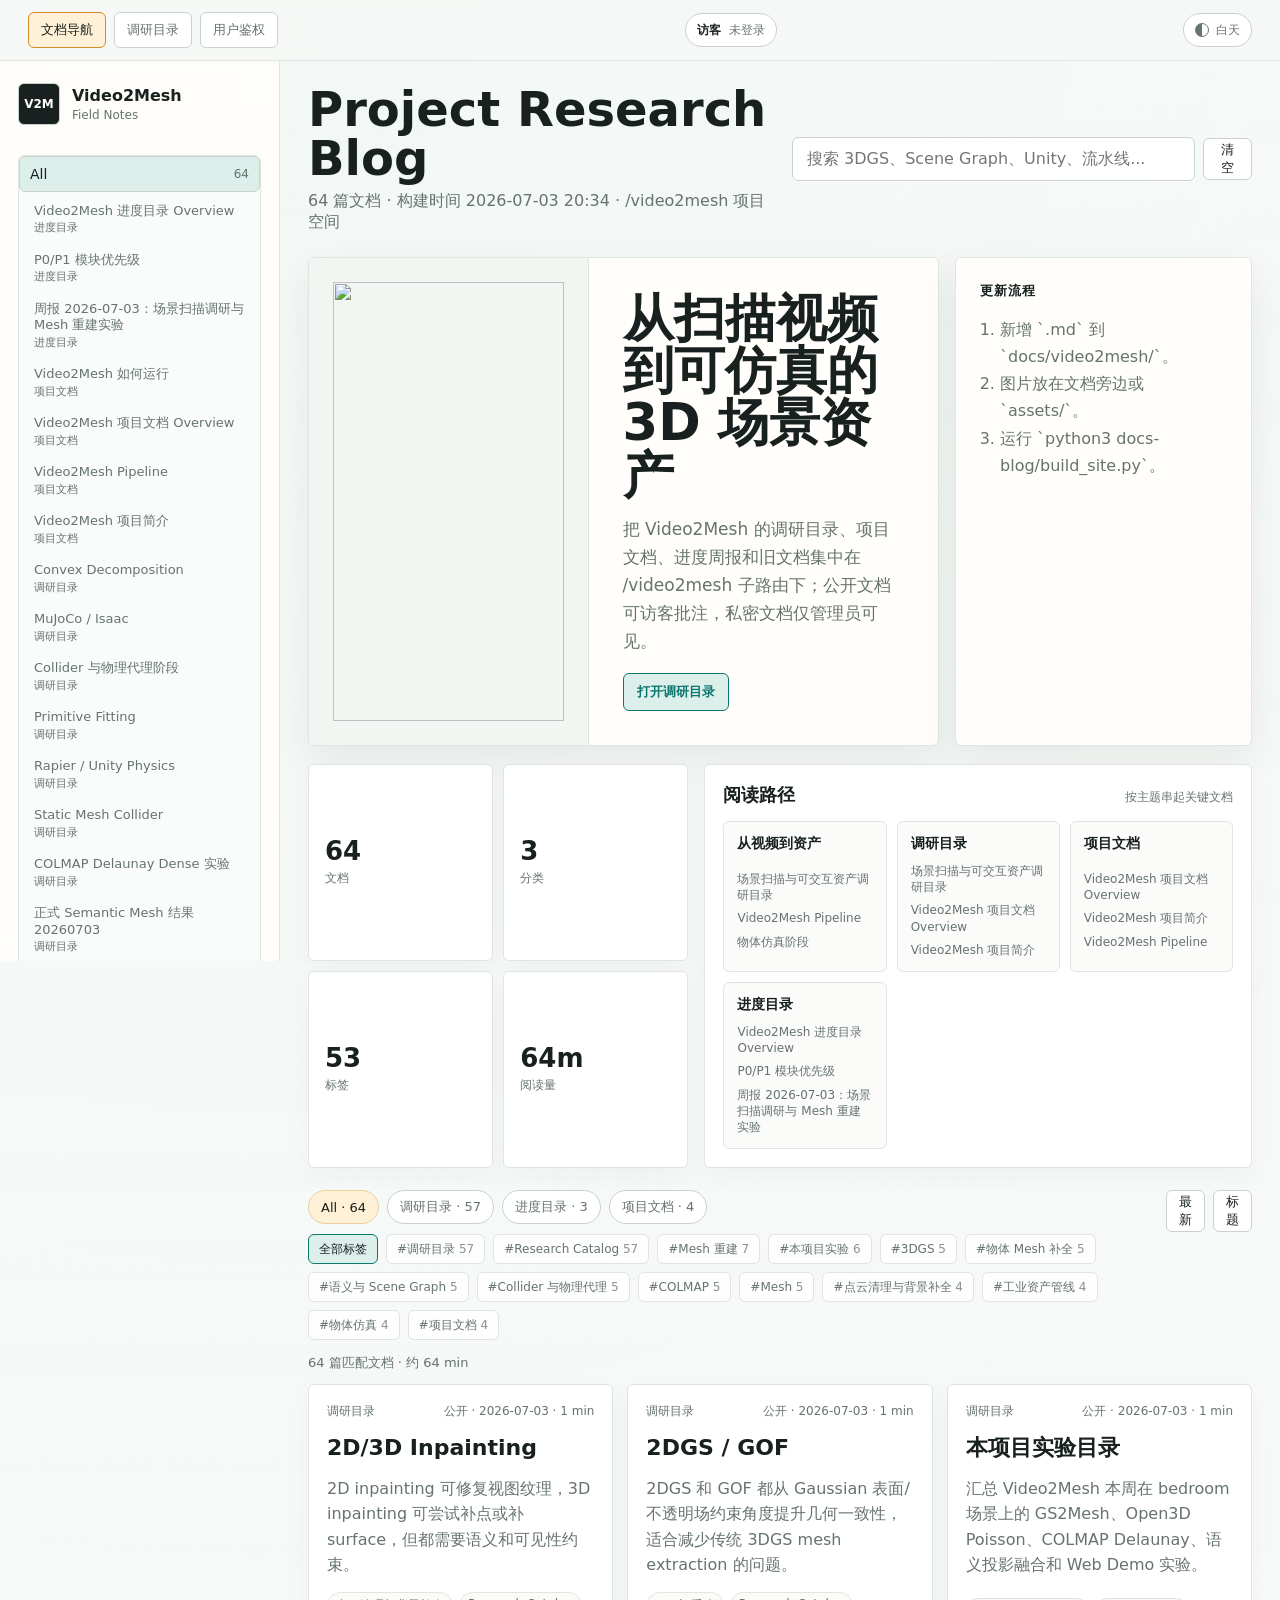
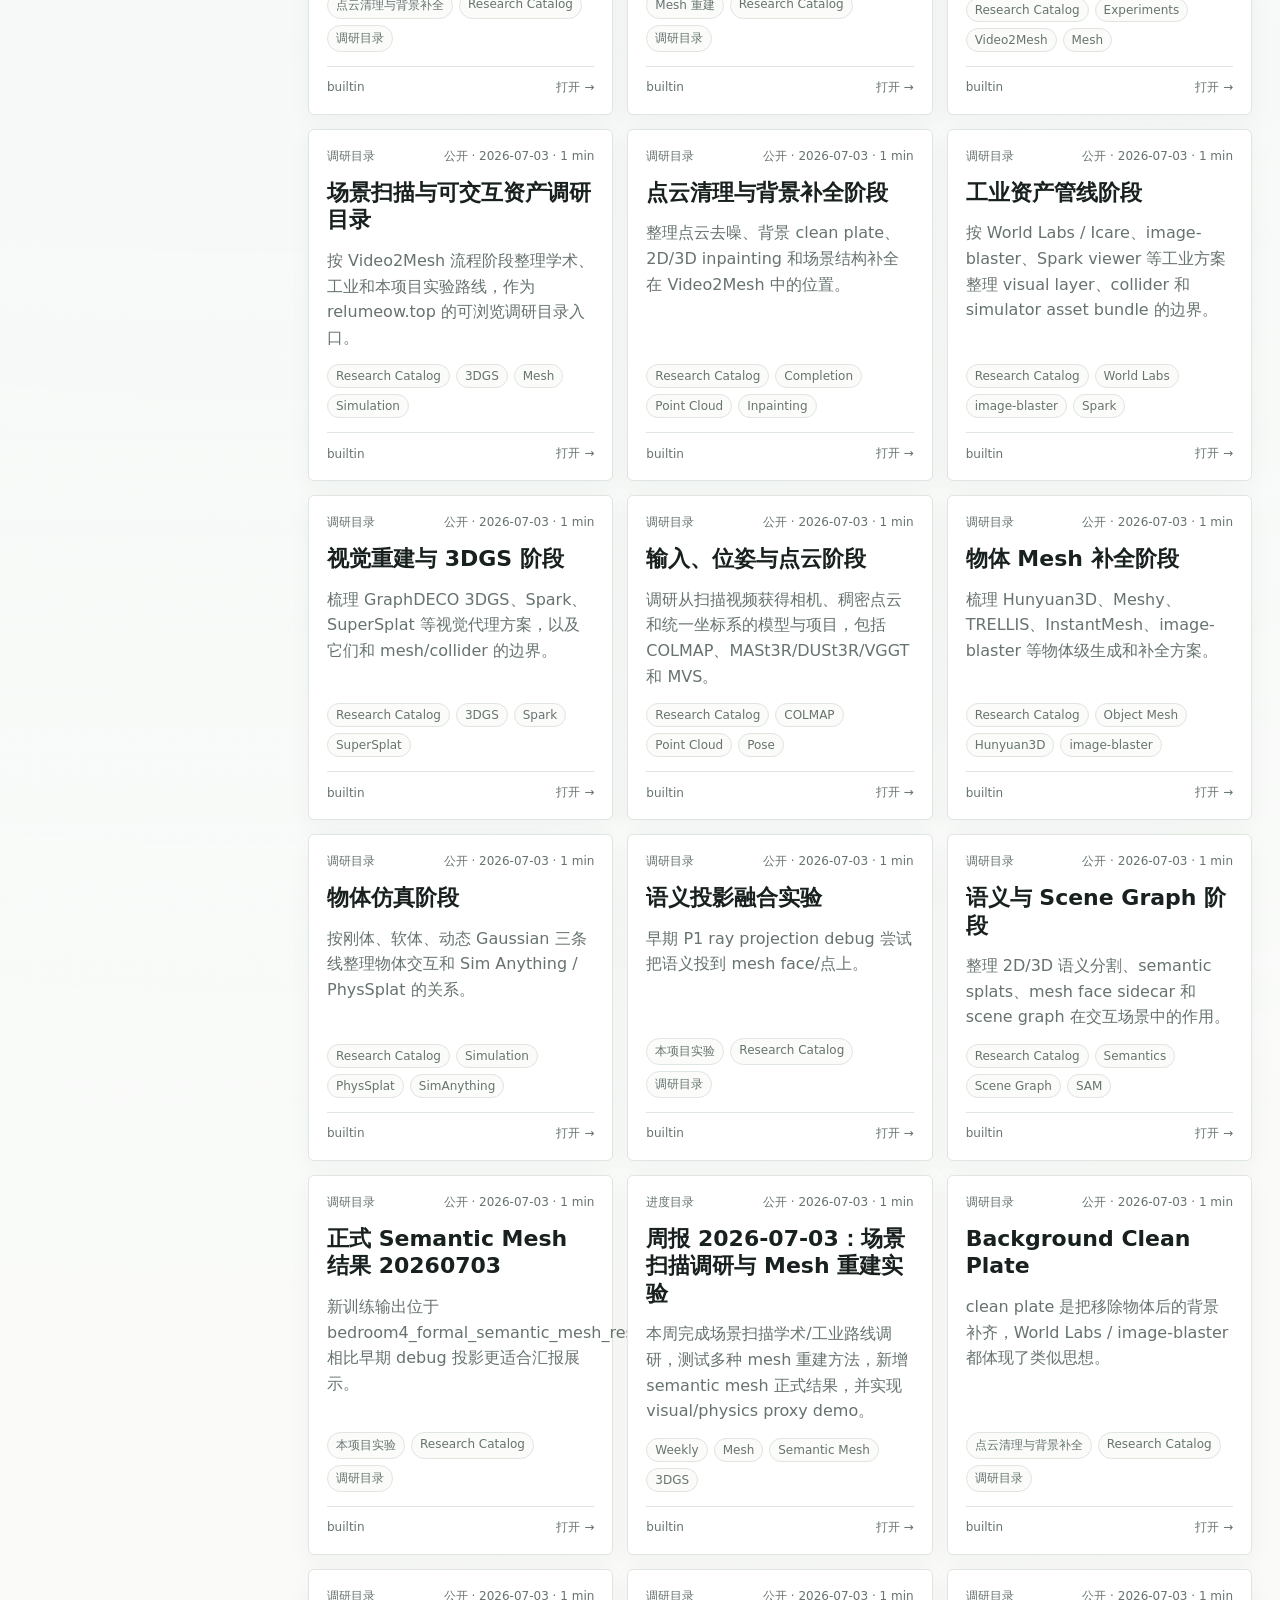
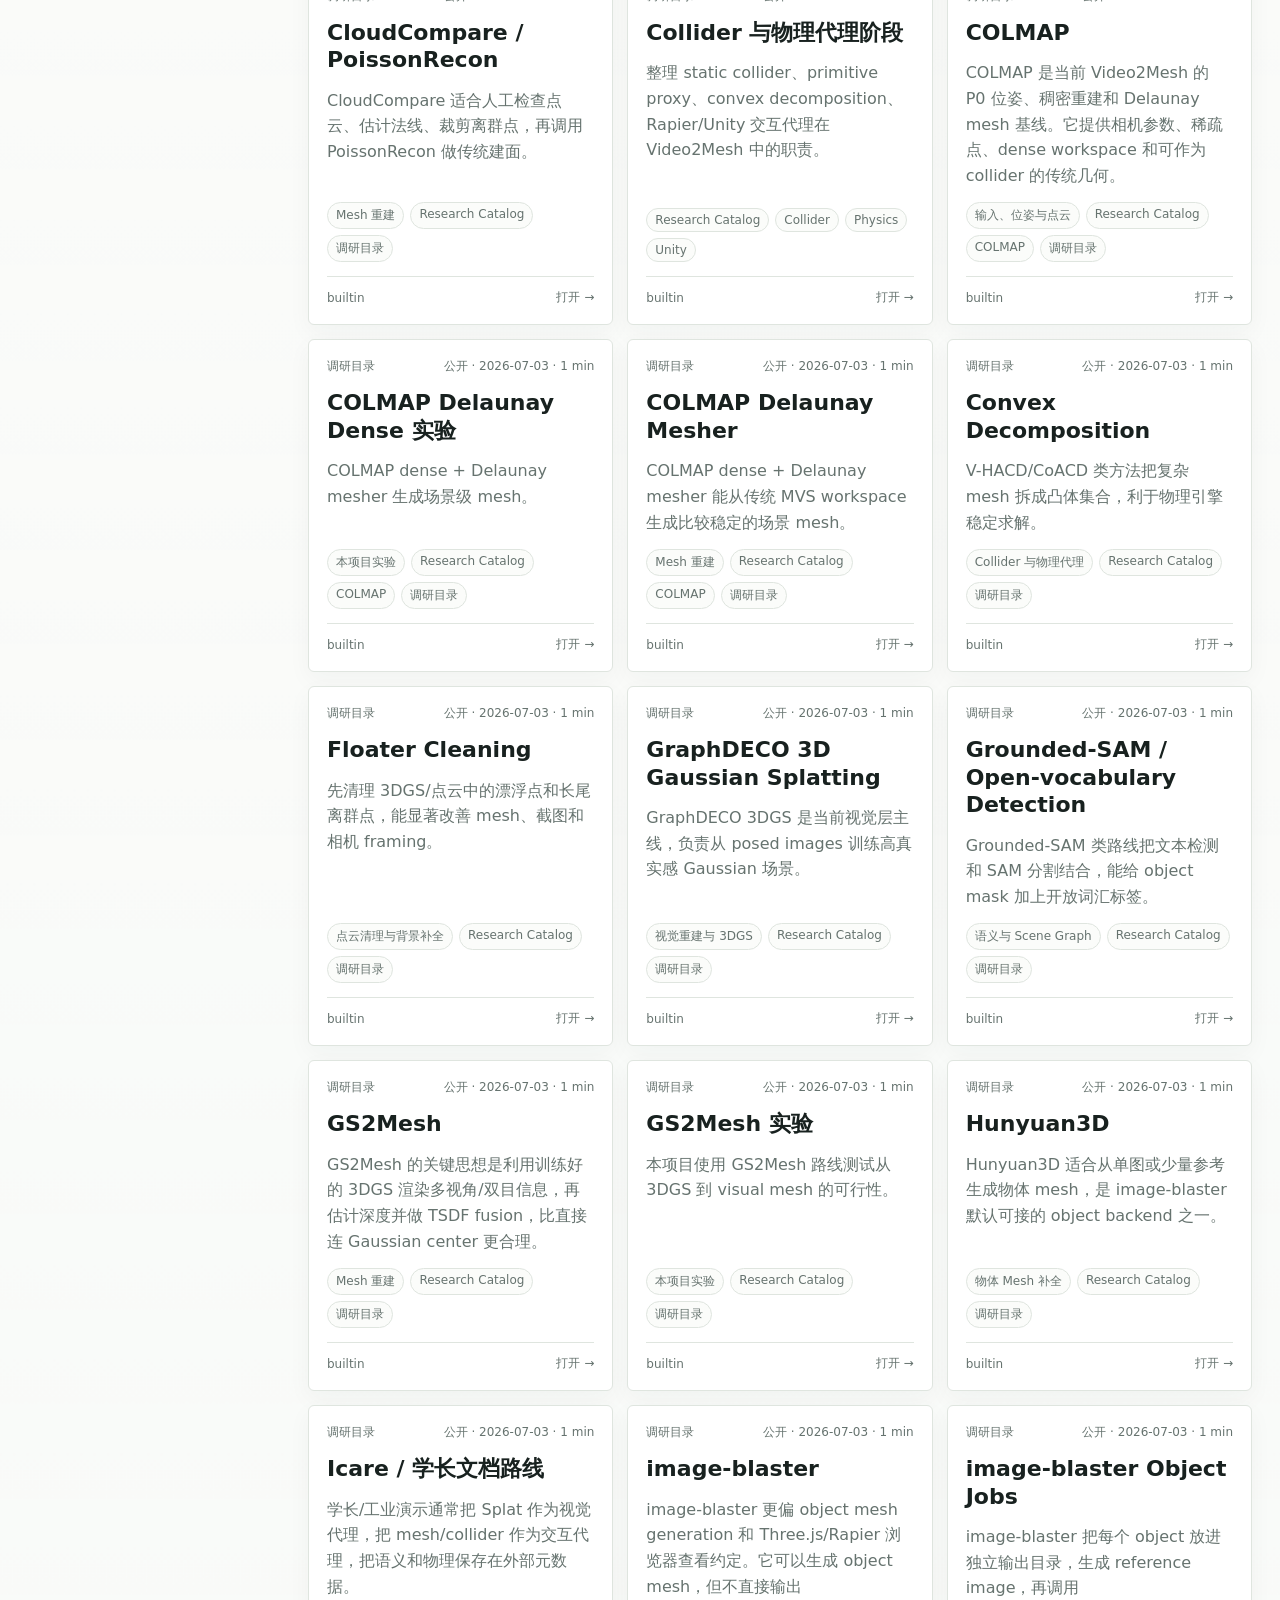
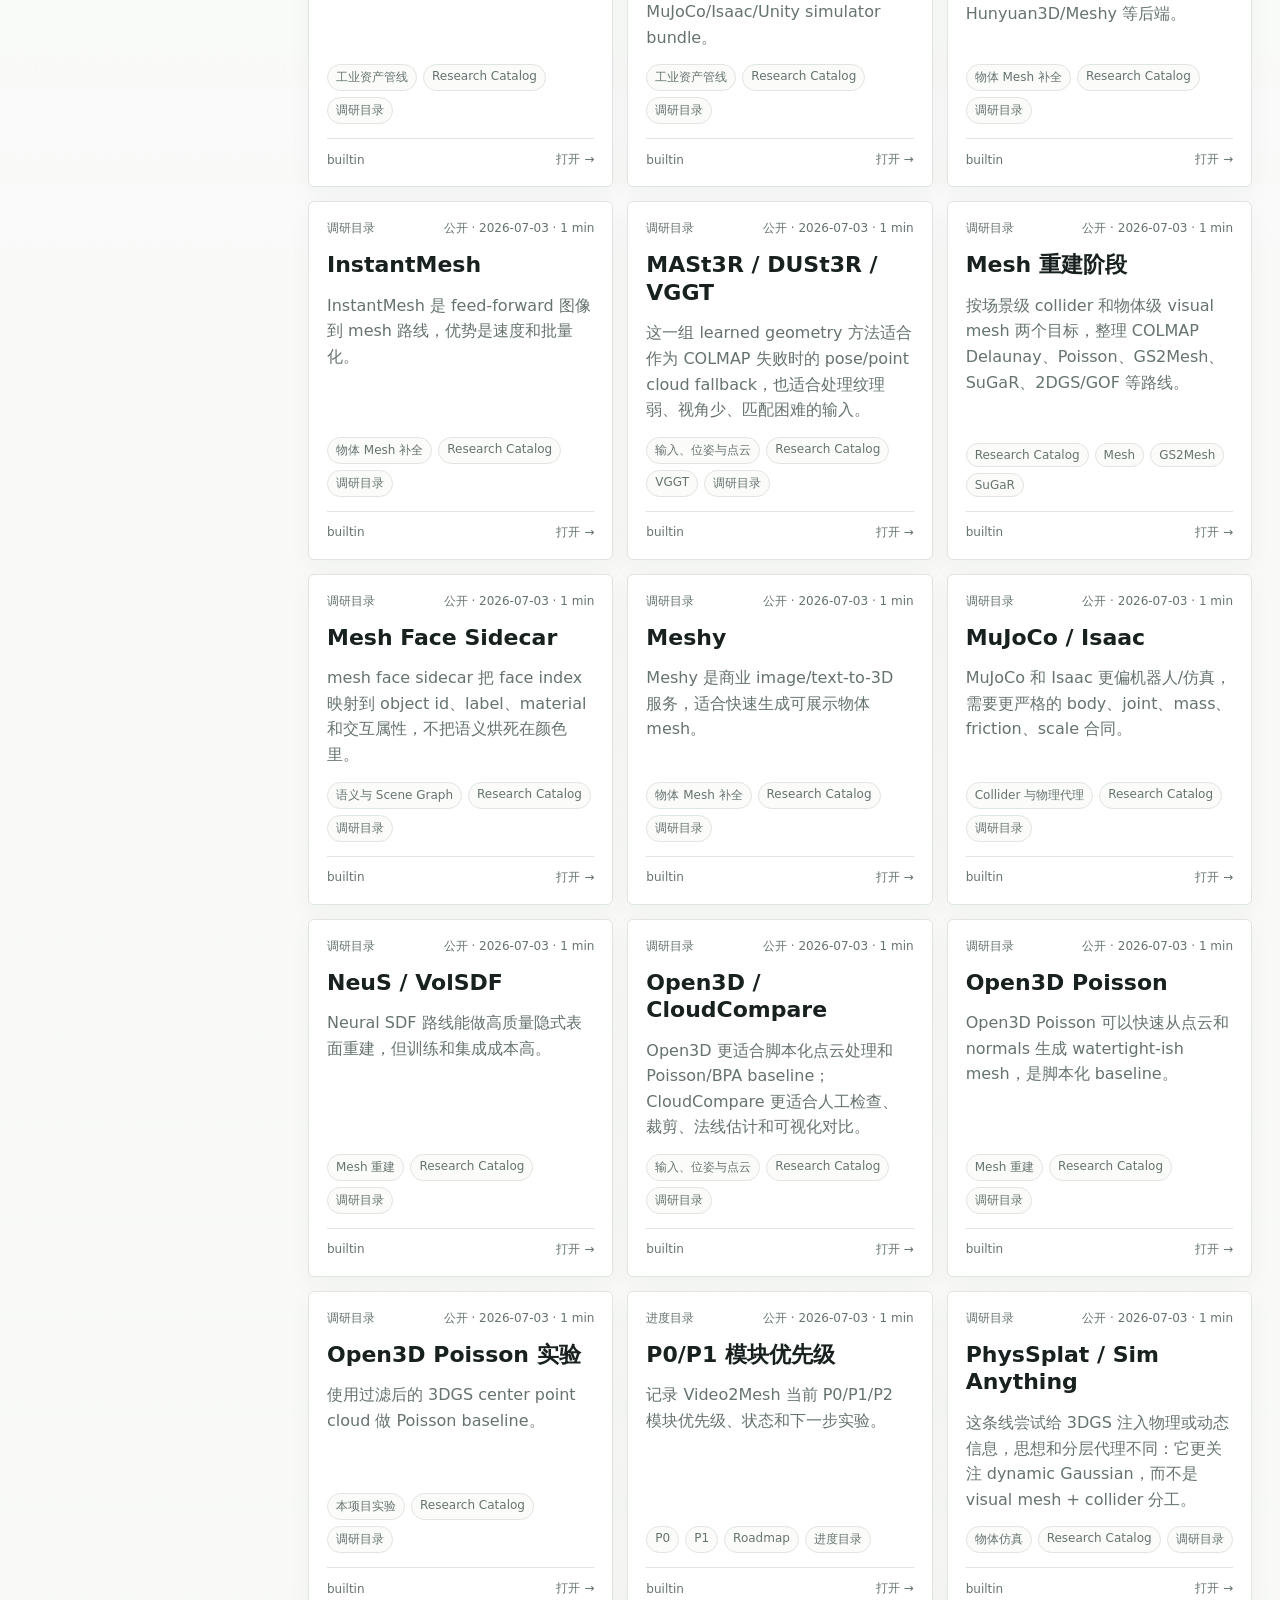
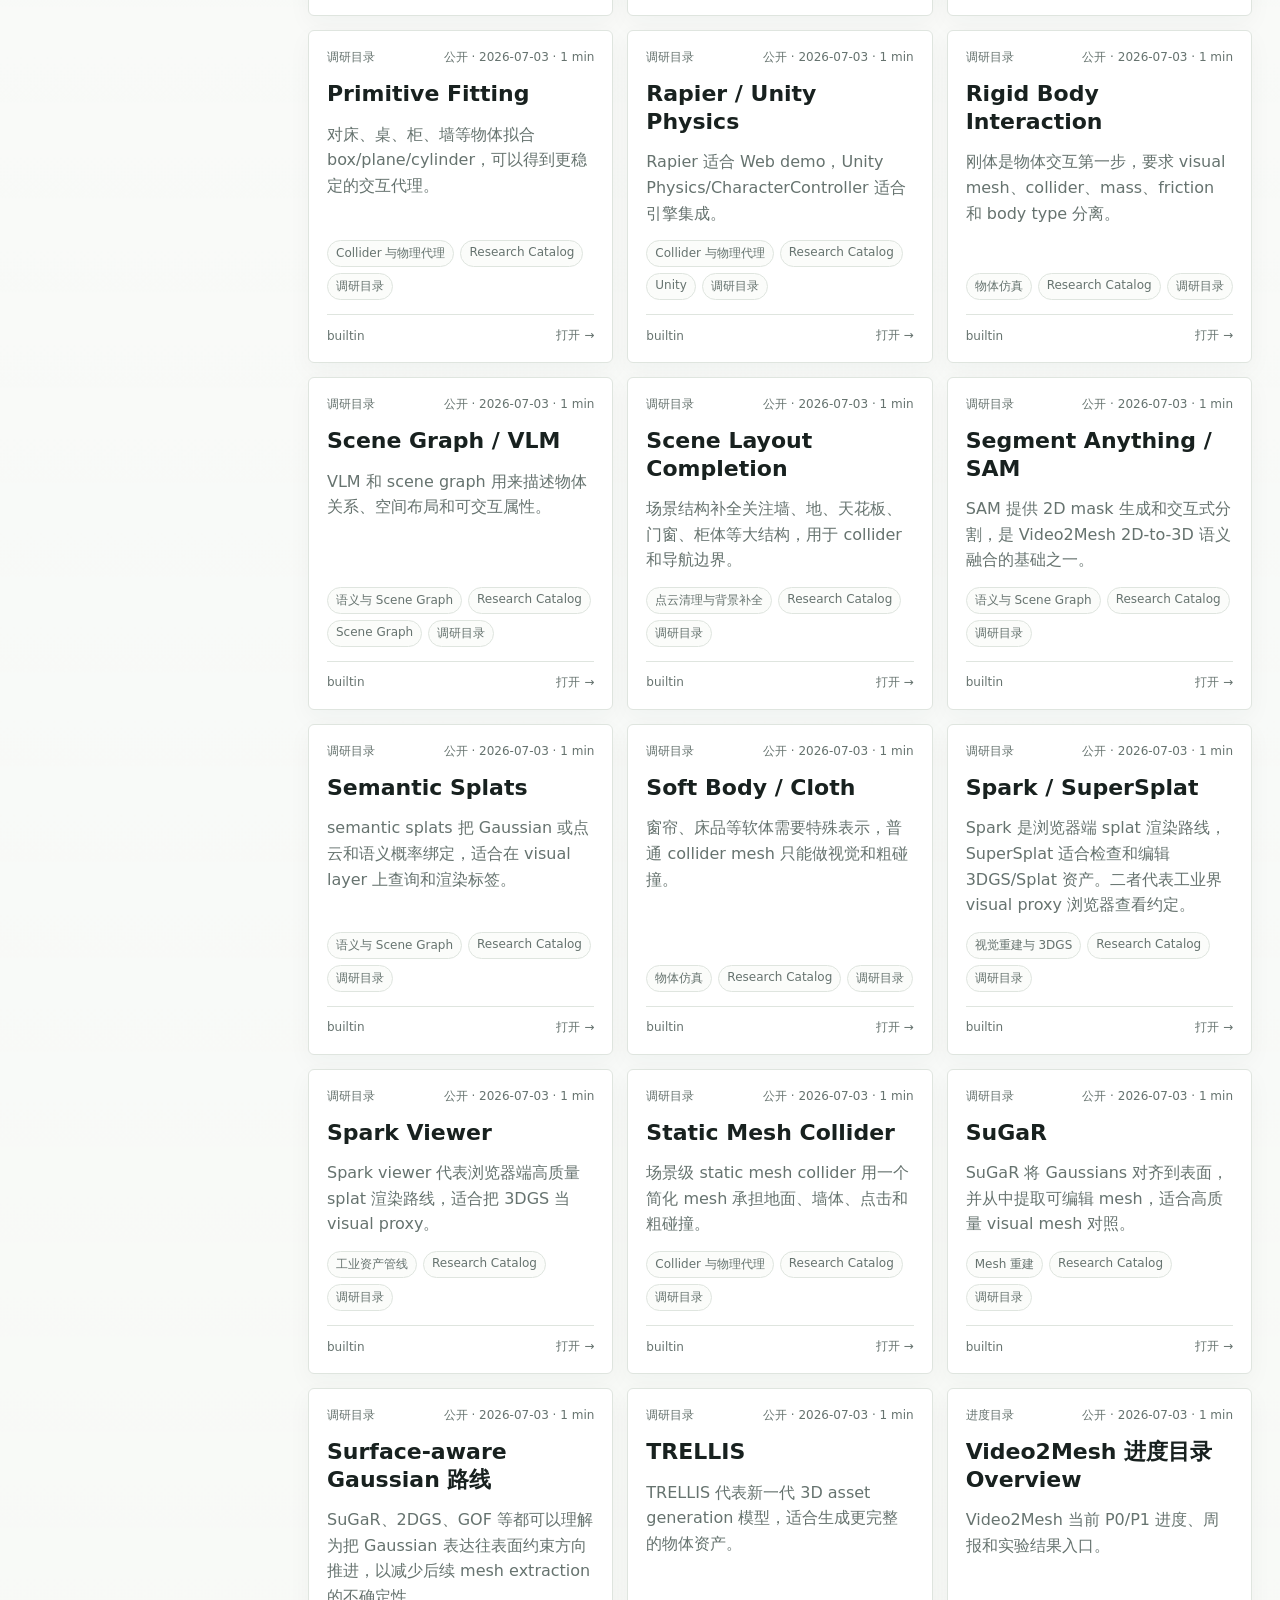
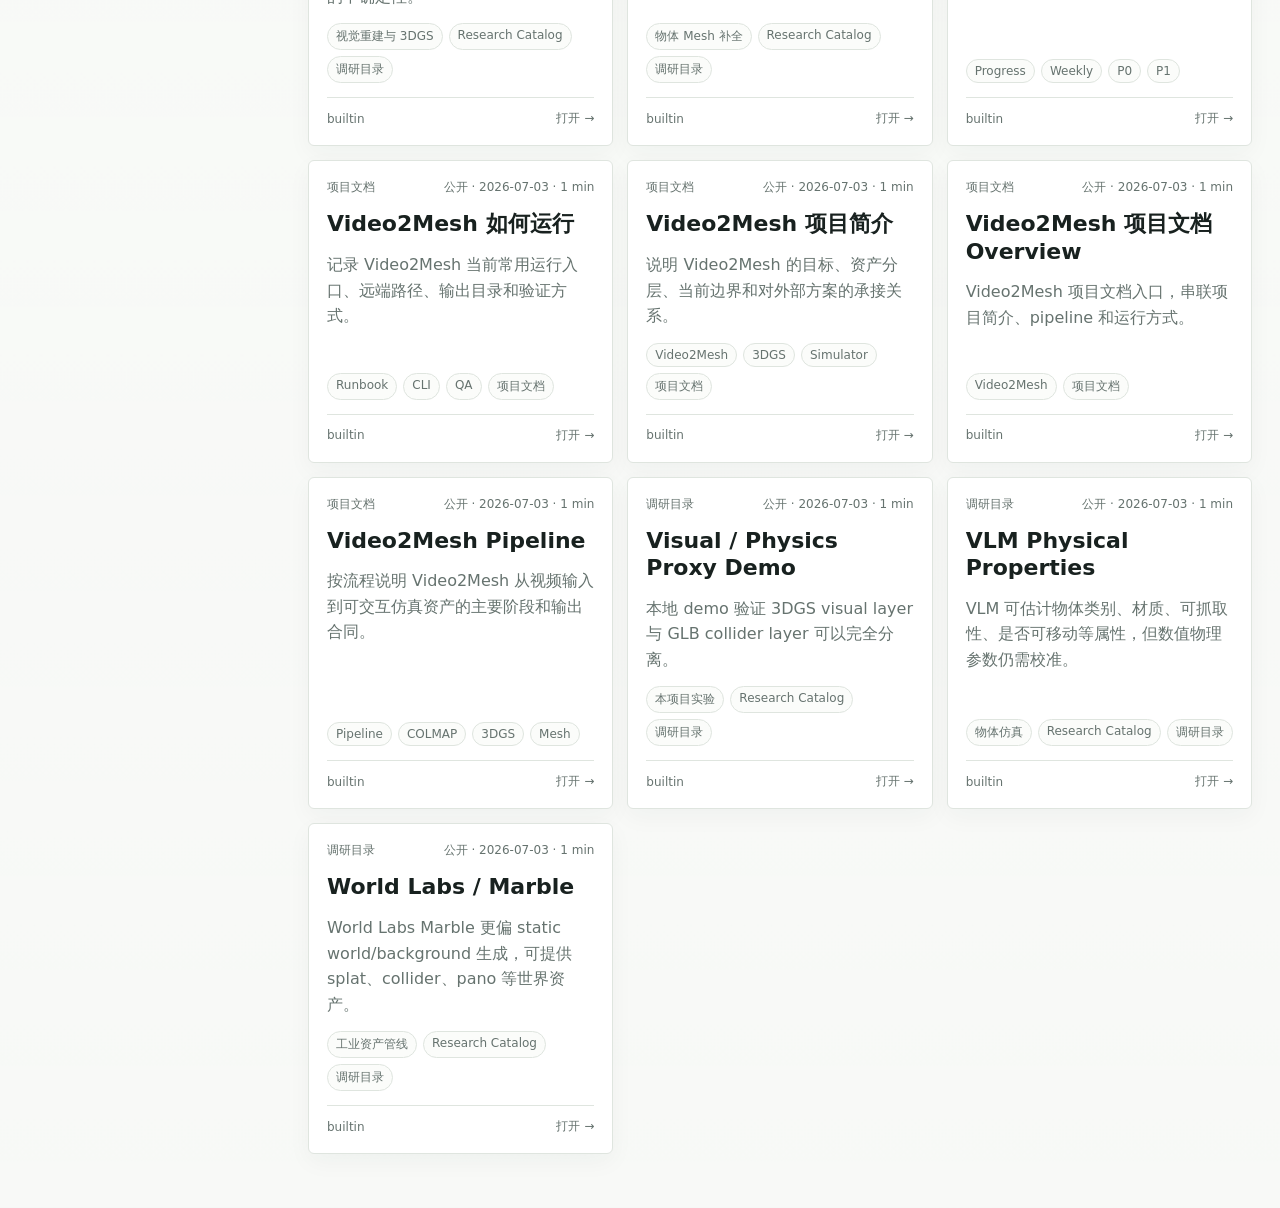
==== commit 20b36e74: "Add Video2Mesh research docs portal" ====
--- a/docs-blog/index.html
+++ b/docs-blog/index.html
@@ -5,6 +5,7 @@
     <meta name="viewport" content="width=device-width, initial-scale=1" />
     <title>Video2Mesh Field Notes</title>
     <meta name="description" content="Video2Mesh 项目文档、调研和运行手册的静态博客网站。" />
+    <link rel="icon" href="data:," />
     <script src="./theme.js?v=20260702"></script>
     <link rel="stylesheet" href="./styles.css?v=20260702" />
   </head>
@@ -13,13 +14,13 @@
       <div class="reading-progress" aria-hidden="true"><span id="readingProgressBar"></span></div>
       <nav class="site-navbar" aria-label="站点导航">
         <div class="site-tabs">
-          <a class="site-tab active" href="#/" data-main-tab="docs">文档导航</a>
-          <a class="site-tab" href="#/catalog" data-main-tab="catalog">调研目录</a>
-          <a class="site-tab" href="https://admin.relumeow.top/#cloud" data-main-tab="codex">Codex 会话管理</a>
-          <a class="site-tab" href="https://admin.relumeow.top/#docs" data-main-tab="sync">Markdown 同步</a>
-          <a class="site-tab" href="https://admin.relumeow.top/#auth" data-main-tab="auth">用户鉴权</a>
+          <a class="site-tab active" href="/video2mesh/#/" data-main-tab="docs">文档导航</a>
+          <a class="site-tab" href="/video2mesh/#/catalog" data-main-tab="catalog">调研目录</a>
+          <a class="site-tab" href="/admin/#cloud" data-main-tab="codex" data-auth-required hidden>Codex 会话管理</a>
+          <a class="site-tab" href="/admin/#docs" data-main-tab="sync" data-auth-required hidden>Markdown 同步</a>
+          <a class="site-tab" href="/admin/#auth" data-main-tab="auth">用户鉴权</a>
         </div>
-        <a class="user-pill" id="siteUserPill" href="https://admin.relumeow.top/#auth" aria-label="当前用户">
+        <a class="user-pill" id="siteUserPill" href="/admin/#auth" aria-label="当前用户">
           <strong id="siteUserRole">访客</strong>
           <span id="siteUserName">未登录</span>
         </a>
@@ -85,15 +86,15 @@
               <img src="./assets/uploaded/research-catalog/pipeline-overview.svg" alt="" />
               <div>
                 <h2>从扫描视频到可仿真的 3D 场景资产</h2>
-                <p>把项目说明、流水线、3DGS 调研、scene graph、游戏交互场景和运行手册集中在一个可搜索、可上传、可交互的静态博客中。</p>
+              <p>把 Video2Mesh 的调研目录、项目文档、进度周报和旧文档集中在 /video2mesh 子路由下；公开文档可访客批注，私密文档仅管理员可见。</p>
                 <a class="hero-link" href="#/catalog">打开调研目录</a>
               </div>
             </article>
             <article class="quick-card">
               <h2>更新流程</h2>
               <ol>
-                <li>新增 `.md` 到 `docs-blog/content/`。</li>
-                <li>图片放在文档旁边或 `content/assets/`。</li>
+                <li>新增 `.md` 到 `docs/video2mesh/`。</li>
+                <li>图片放在文档旁边或 `assets/`。</li>
                 <li>运行 `python3 docs-blog/build_site.py`。</li>
               </ol>
             </article>
@@ -187,6 +188,34 @@
                 </div>
               </section>
               <div id="articleBody" class="article-body"></div>
+              <section class="feedback-panel" aria-label="文档评论和批注">
+                <div class="feedback-grid">
+                  <form id="annotationForm" class="feedback-form">
+                    <h2>批注</h2>
+                    <input name="author" type="text" placeholder="昵称（可选）" />
+                    <input name="quote" type="text" placeholder="引用片段或段落位置" />
+                    <textarea name="body" rows="4" placeholder="写下批注意见" required></textarea>
+                    <button type="submit">提交批注</button>
+                  </form>
+                  <form id="commentForm" class="feedback-form">
+                    <h2>评论</h2>
+                    <input name="author" type="text" placeholder="昵称（可选）" />
+                    <textarea name="body" rows="4" placeholder="写下评论" required></textarea>
+                    <button type="submit">发表评论</button>
+                  </form>
+                </div>
+                <div id="feedbackStatus" class="feedback-status"></div>
+                <div class="feedback-lists">
+                  <section>
+                    <h2>批注列表</h2>
+                    <div id="annotationList" class="feedback-list"></div>
+                  </section>
+                  <section>
+                    <h2>评论区</h2>
+                    <div id="commentList" class="feedback-list"></div>
+                  </section>
+                </div>
+              </section>
             </div>
             <aside class="toc-panel">
               <h2>目录</h2>
--- a/docs-blog/styles.css
+++ b/docs-blog/styles.css
@@ -335,6 +335,7 @@
   background: var(--amber-soft);
   color: var(--ink);
 }
+.site-tab[hidden] { display: none; }
 .user-pill {
   flex: 0 1 auto;
   display: inline-flex;
@@ -912,6 +913,96 @@
   border-bottom: 1px solid var(--line);
   min-width: 0;
 }
+
+.feedback-panel {
+  margin-top: 30px;
+  padding-top: 24px;
+  border-top: 1px solid var(--line);
+}
+
+.feedback-grid {
+  display: grid;
+  grid-template-columns: repeat(2, minmax(0, 1fr));
+  gap: 14px;
+}
+
+.feedback-form {
+  display: grid;
+  gap: 10px;
+  border: 1px solid var(--line);
+  border-radius: var(--radius);
+  background: var(--surface-2);
+  padding: 14px;
+}
+
+.feedback-form h2,
+.feedback-lists h2 {
+  margin: 0;
+  font-size: 14px;
+}
+
+.feedback-form input,
+.feedback-form textarea {
+  width: 100%;
+  border: 1px solid var(--line-strong);
+  border-radius: var(--radius);
+  background: var(--surface);
+  color: var(--ink);
+  padding: 9px 10px;
+  resize: vertical;
+}
+
+.feedback-form button {
+  min-height: 36px;
+  border: 0;
+  border-radius: var(--radius);
+  background: var(--ink);
+  color: var(--paper);
+}
+
+.feedback-status {
+  min-height: 20px;
+  margin: 12px 0;
+  color: var(--muted);
+  font-size: 13px;
+}
+
+.feedback-lists {
+  display: grid;
+  grid-template-columns: repeat(2, minmax(0, 1fr));
+  gap: 14px;
+}
+
+.feedback-list {
+  display: grid;
+  gap: 10px;
+}
+
+.feedback-item {
+  border: 1px solid var(--line);
+  border-radius: var(--radius);
+  background: var(--surface);
+  padding: 12px;
+}
+
+.feedback-item header {
+  display: flex;
+  justify-content: space-between;
+  gap: 10px;
+  color: var(--muted);
+  font-size: 12px;
+}
+
+.feedback-item header strong { color: var(--ink); }
+.feedback-item blockquote {
+  margin: 10px 0 0;
+  padding: 8px 10px;
+  border-left: 3px solid var(--amber);
+  background: var(--amber-soft);
+  color: var(--muted);
+}
+.feedback-item p { margin: 10px 0 0; white-space: pre-wrap; }
+.feedback-empty { color: var(--muted); font-size: 13px; }
 .action-group { display: flex; align-items: center; gap: 8px; flex-wrap: wrap; }
 .article-actions button:hover,
 .editor-toolbar button:hover { border-color: var(--accent); background: var(--accent-soft); }
@@ -1130,6 +1221,8 @@
   .toc-panel { position: static; max-height: none; }
   .editor-grid { grid-template-columns: 1fr; }
   .editor-grid textarea { border-right: 0; border-bottom: 1px solid var(--line); }
+  .feedback-grid,
+  .feedback-lists { grid-template-columns: 1fr; }
 }
 
 @media (max-width: 720px) {
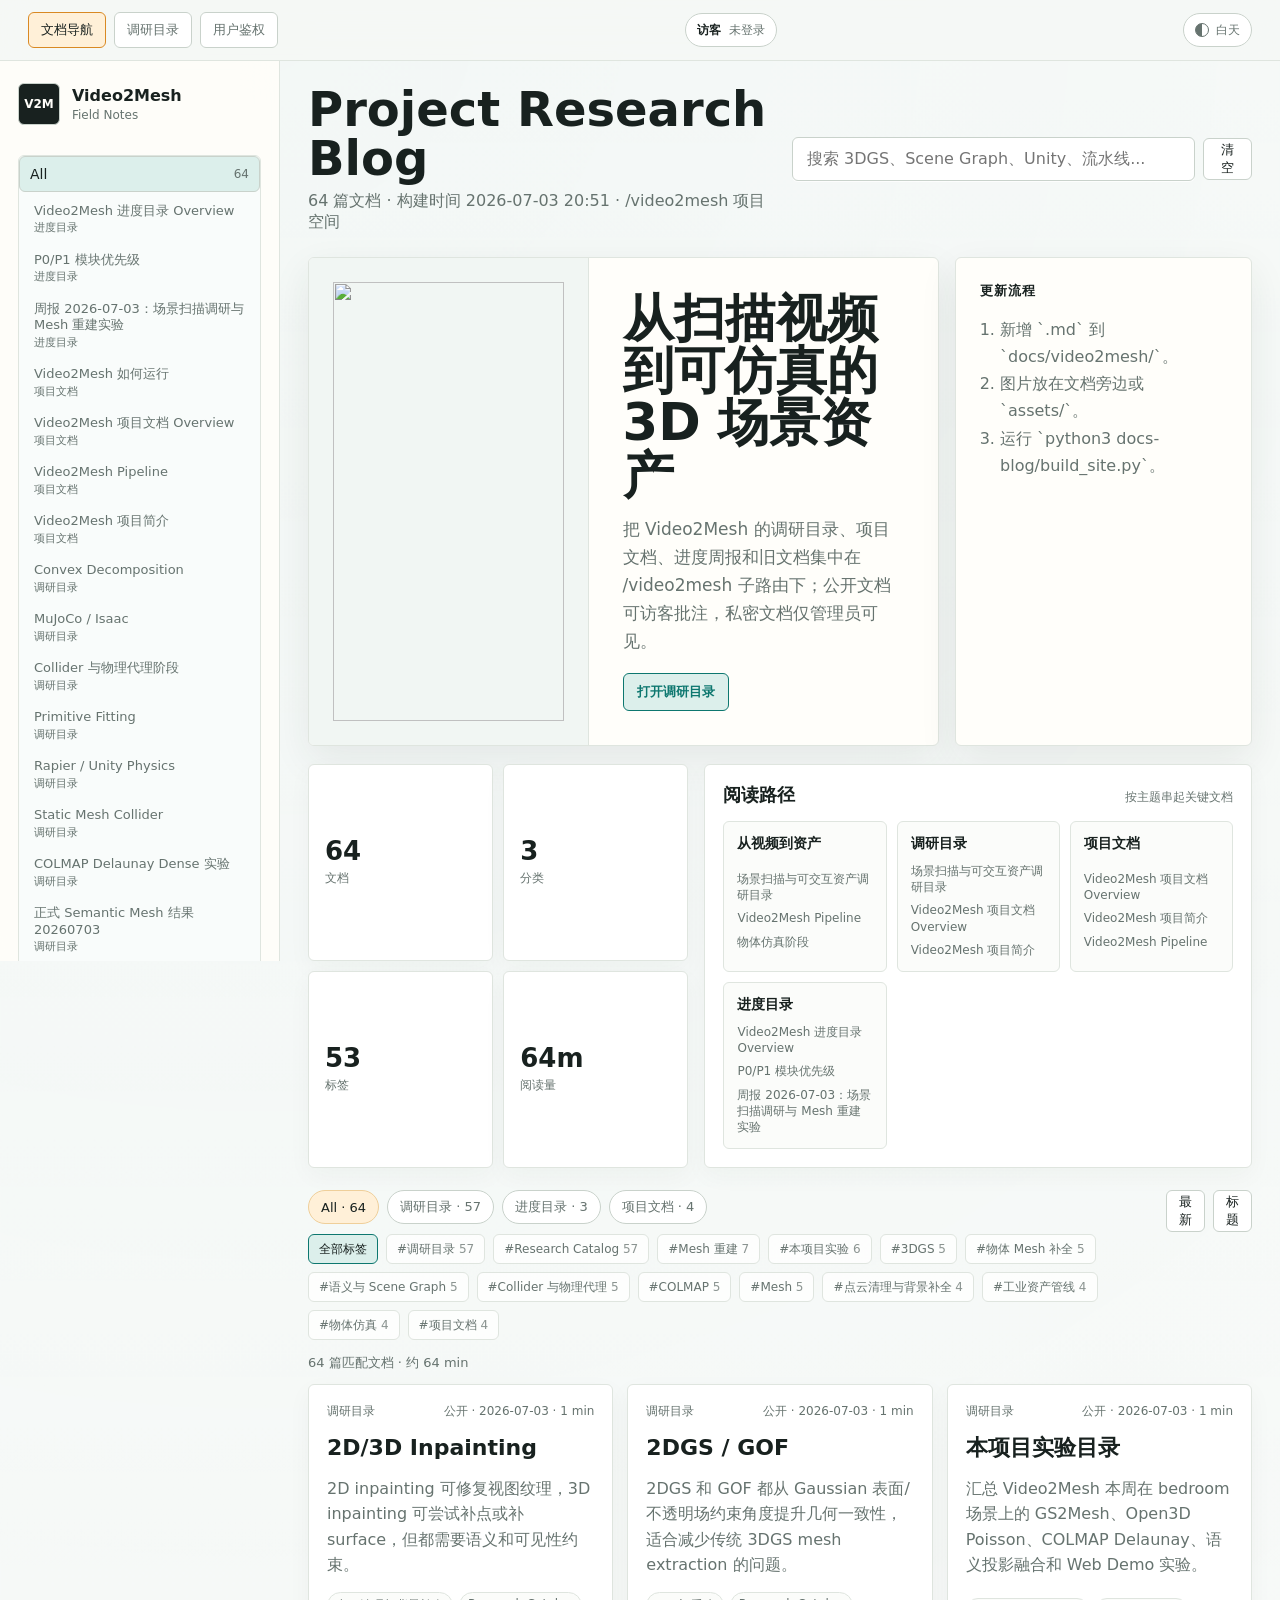
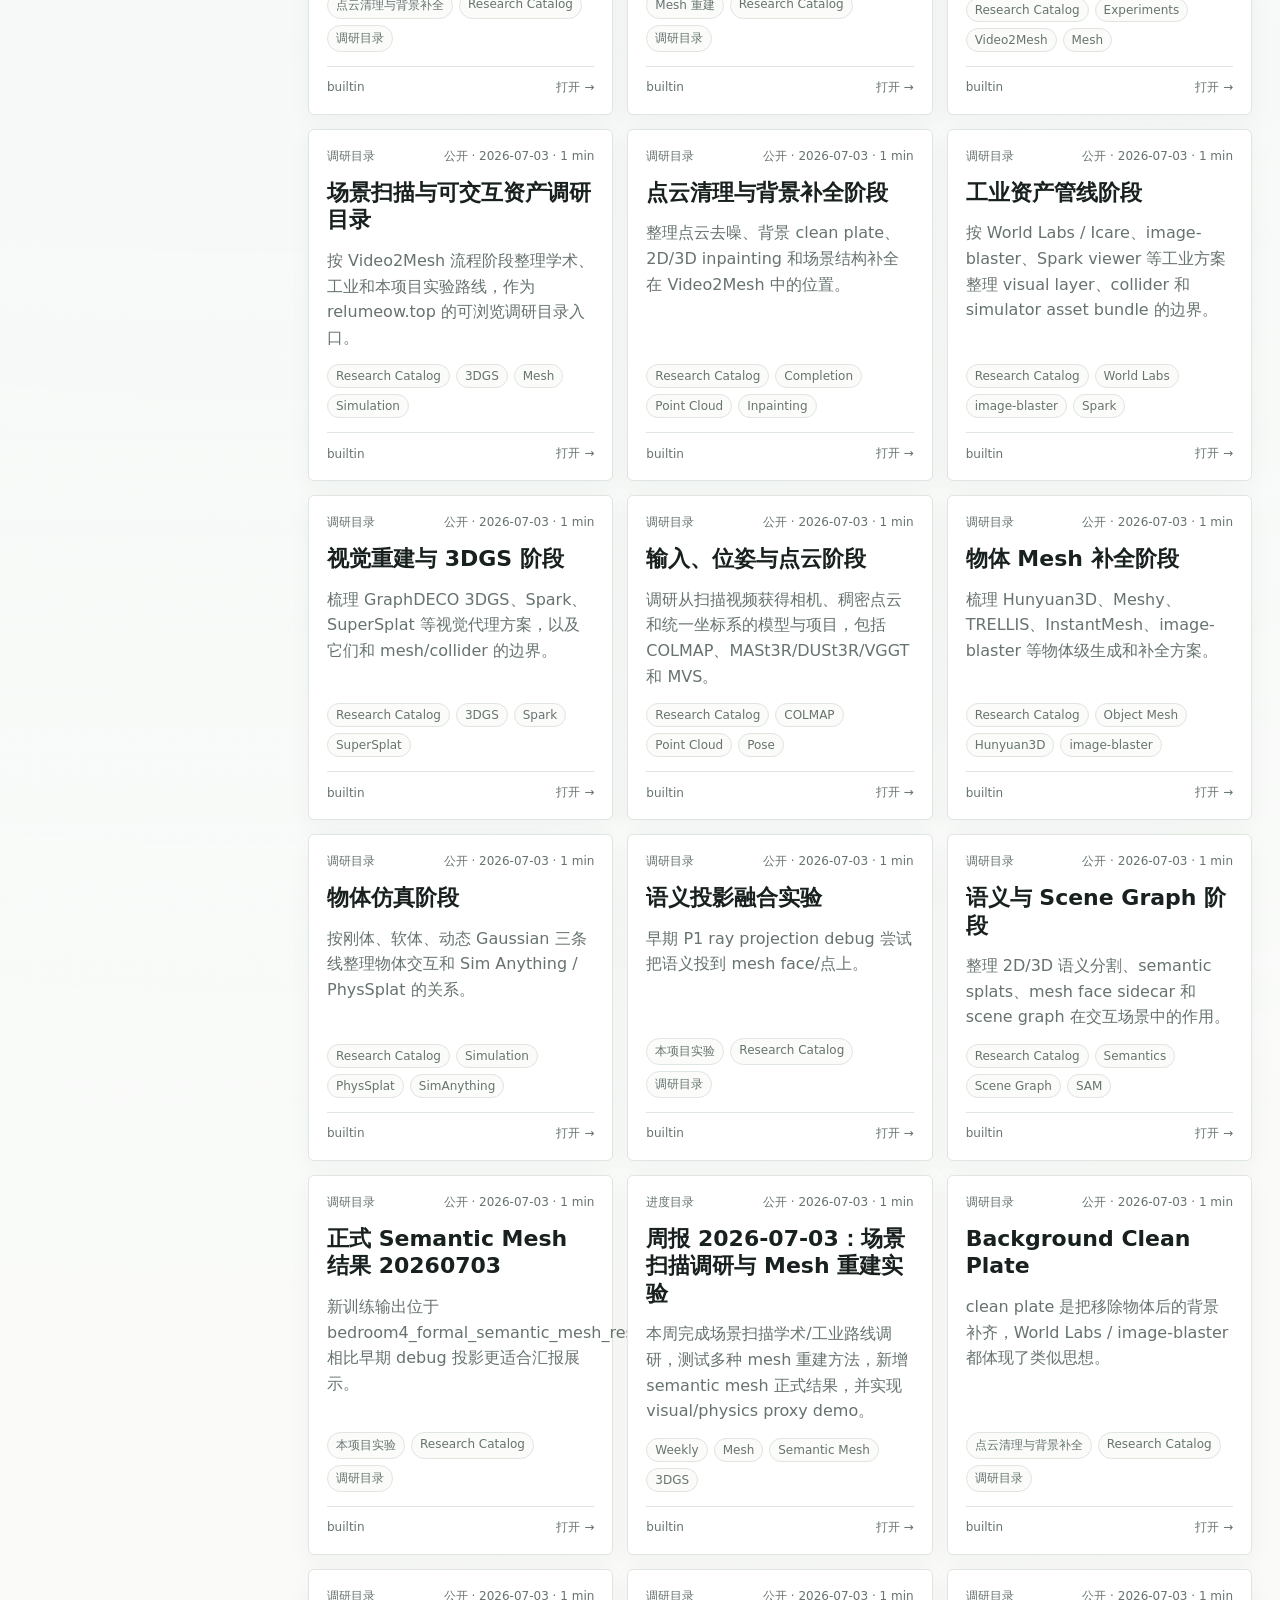
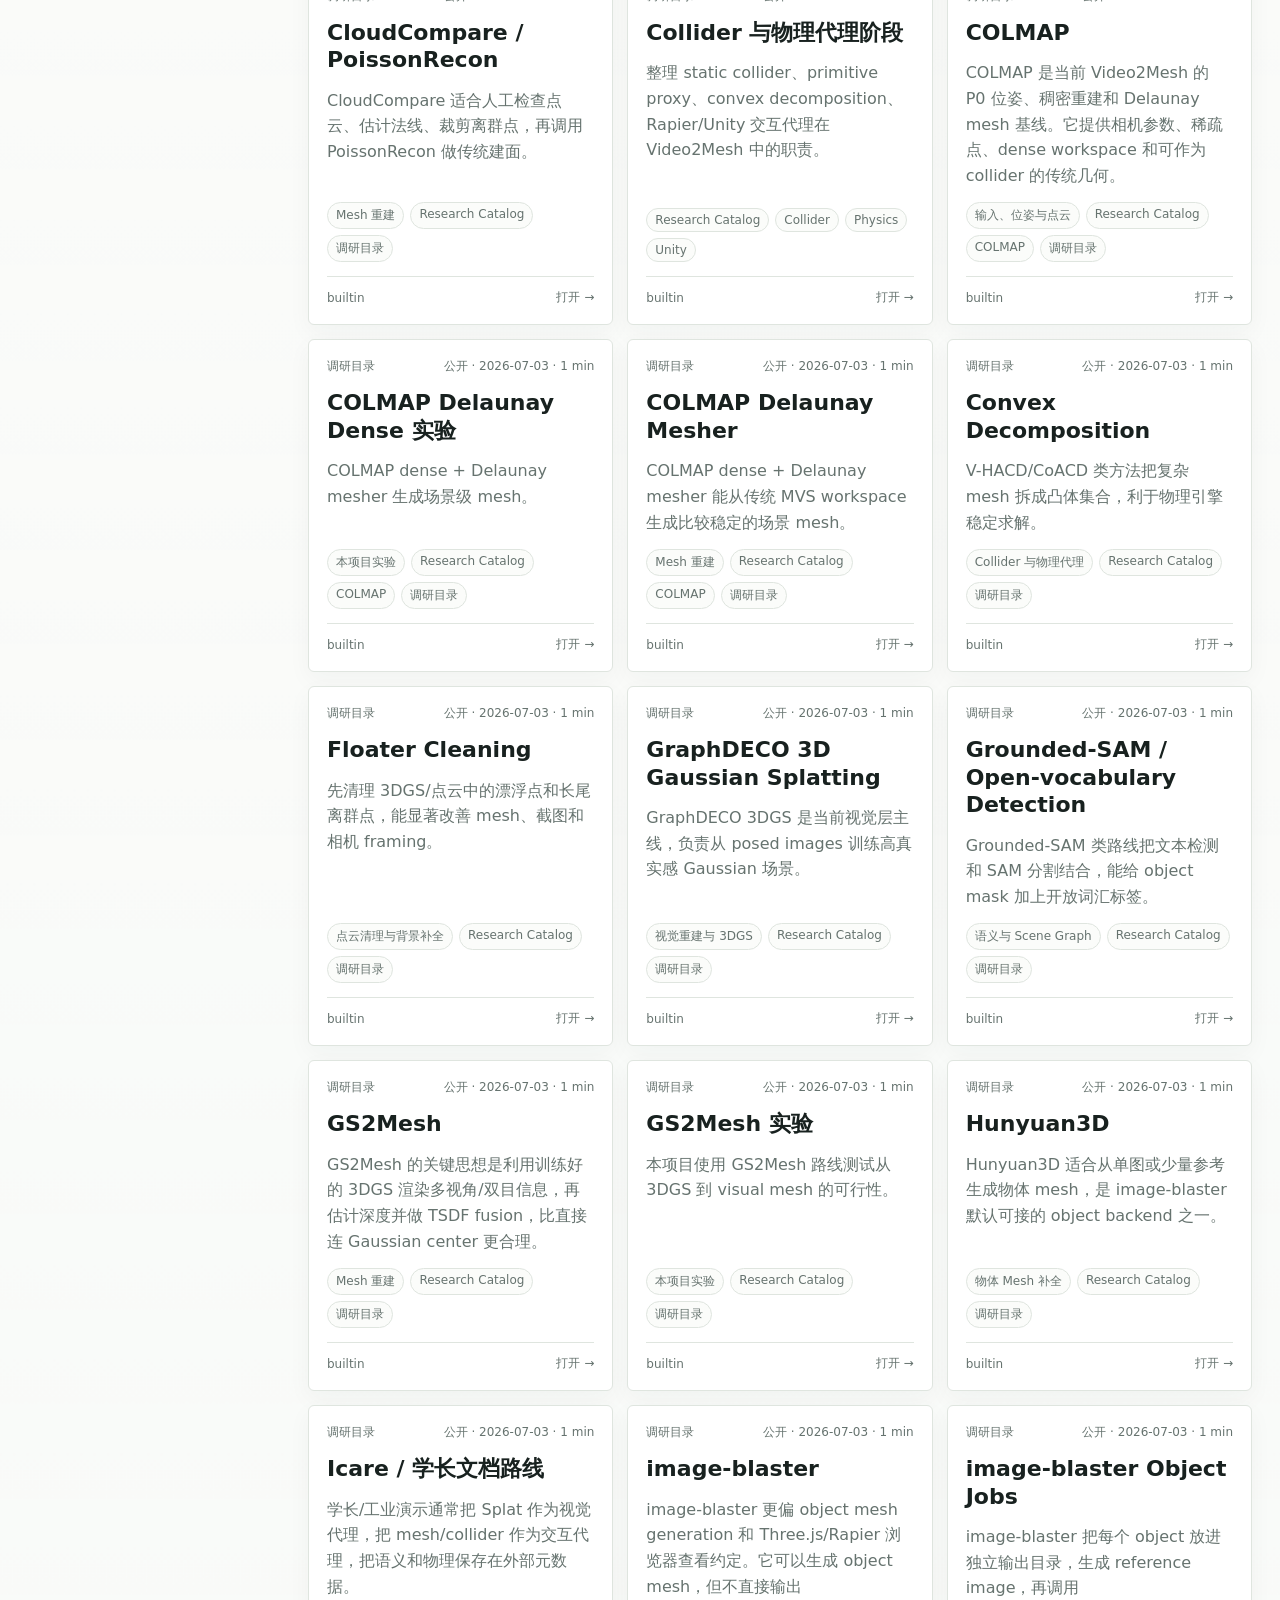
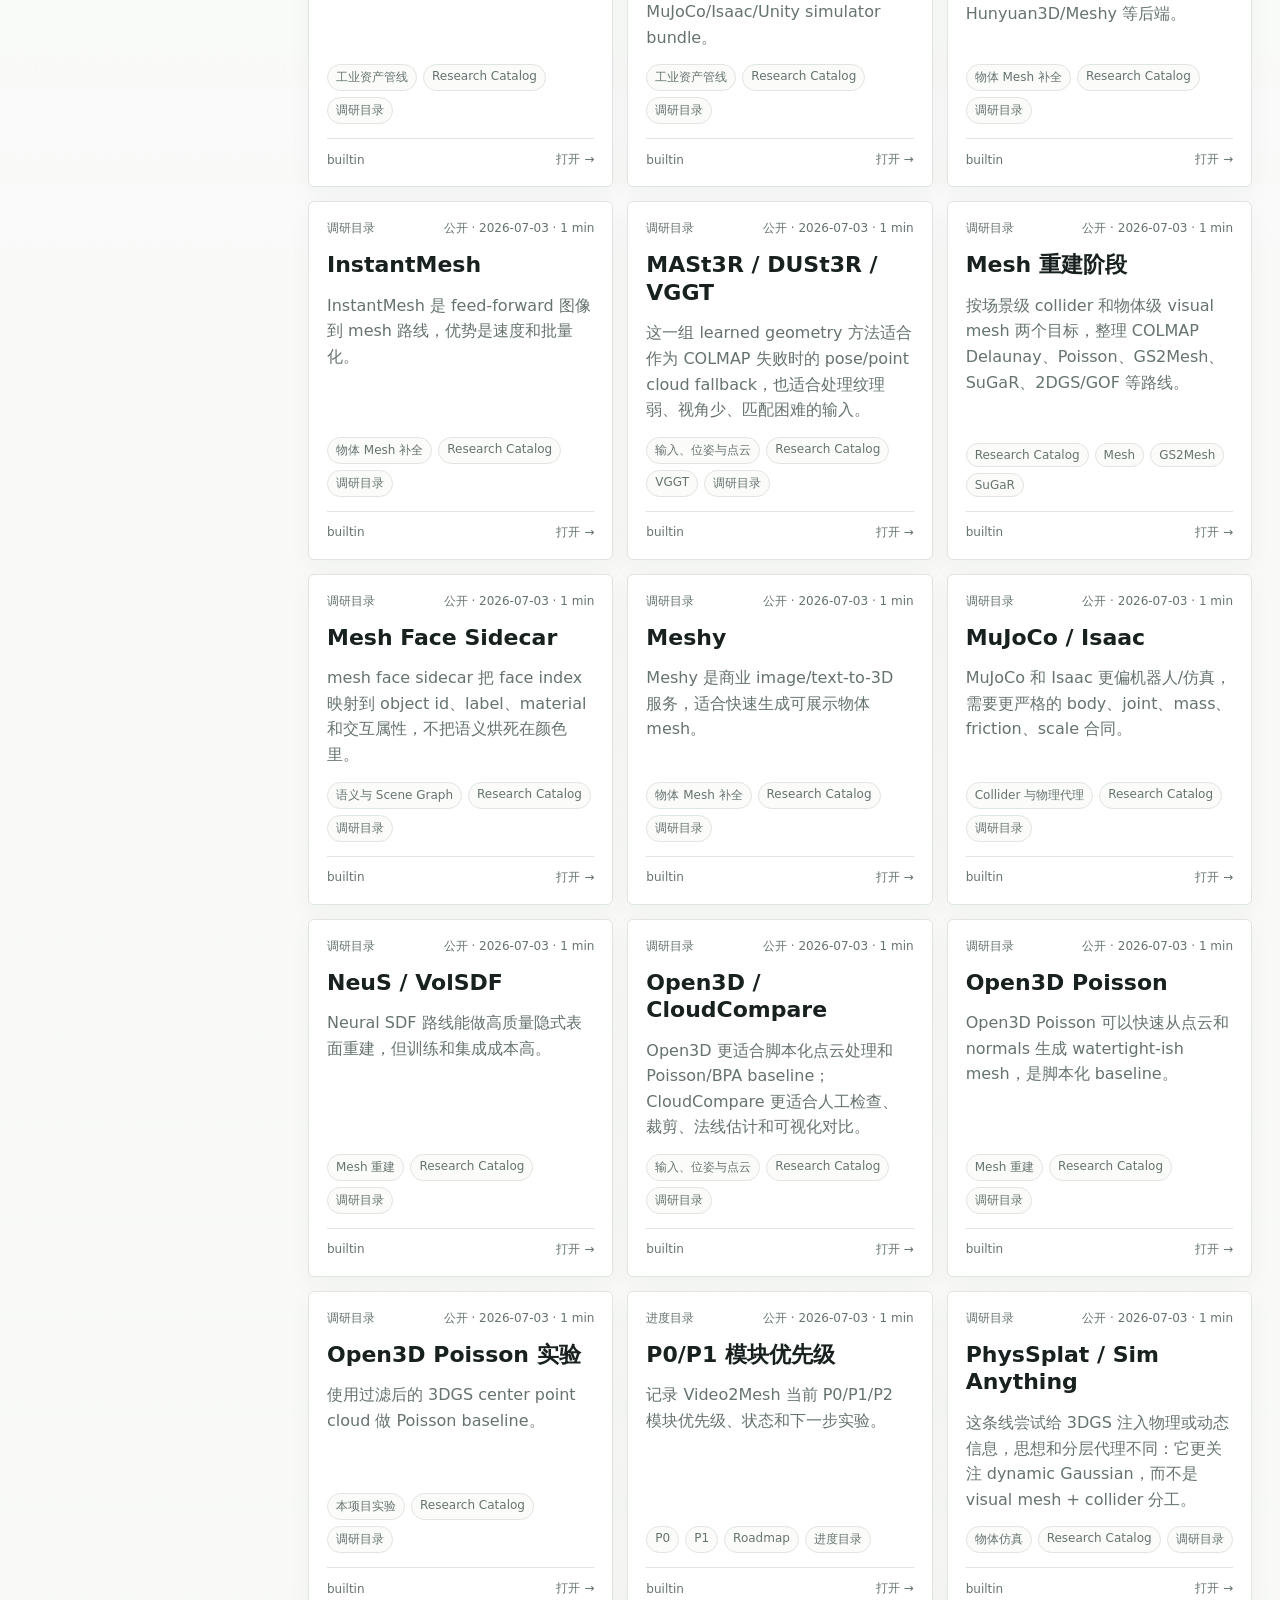
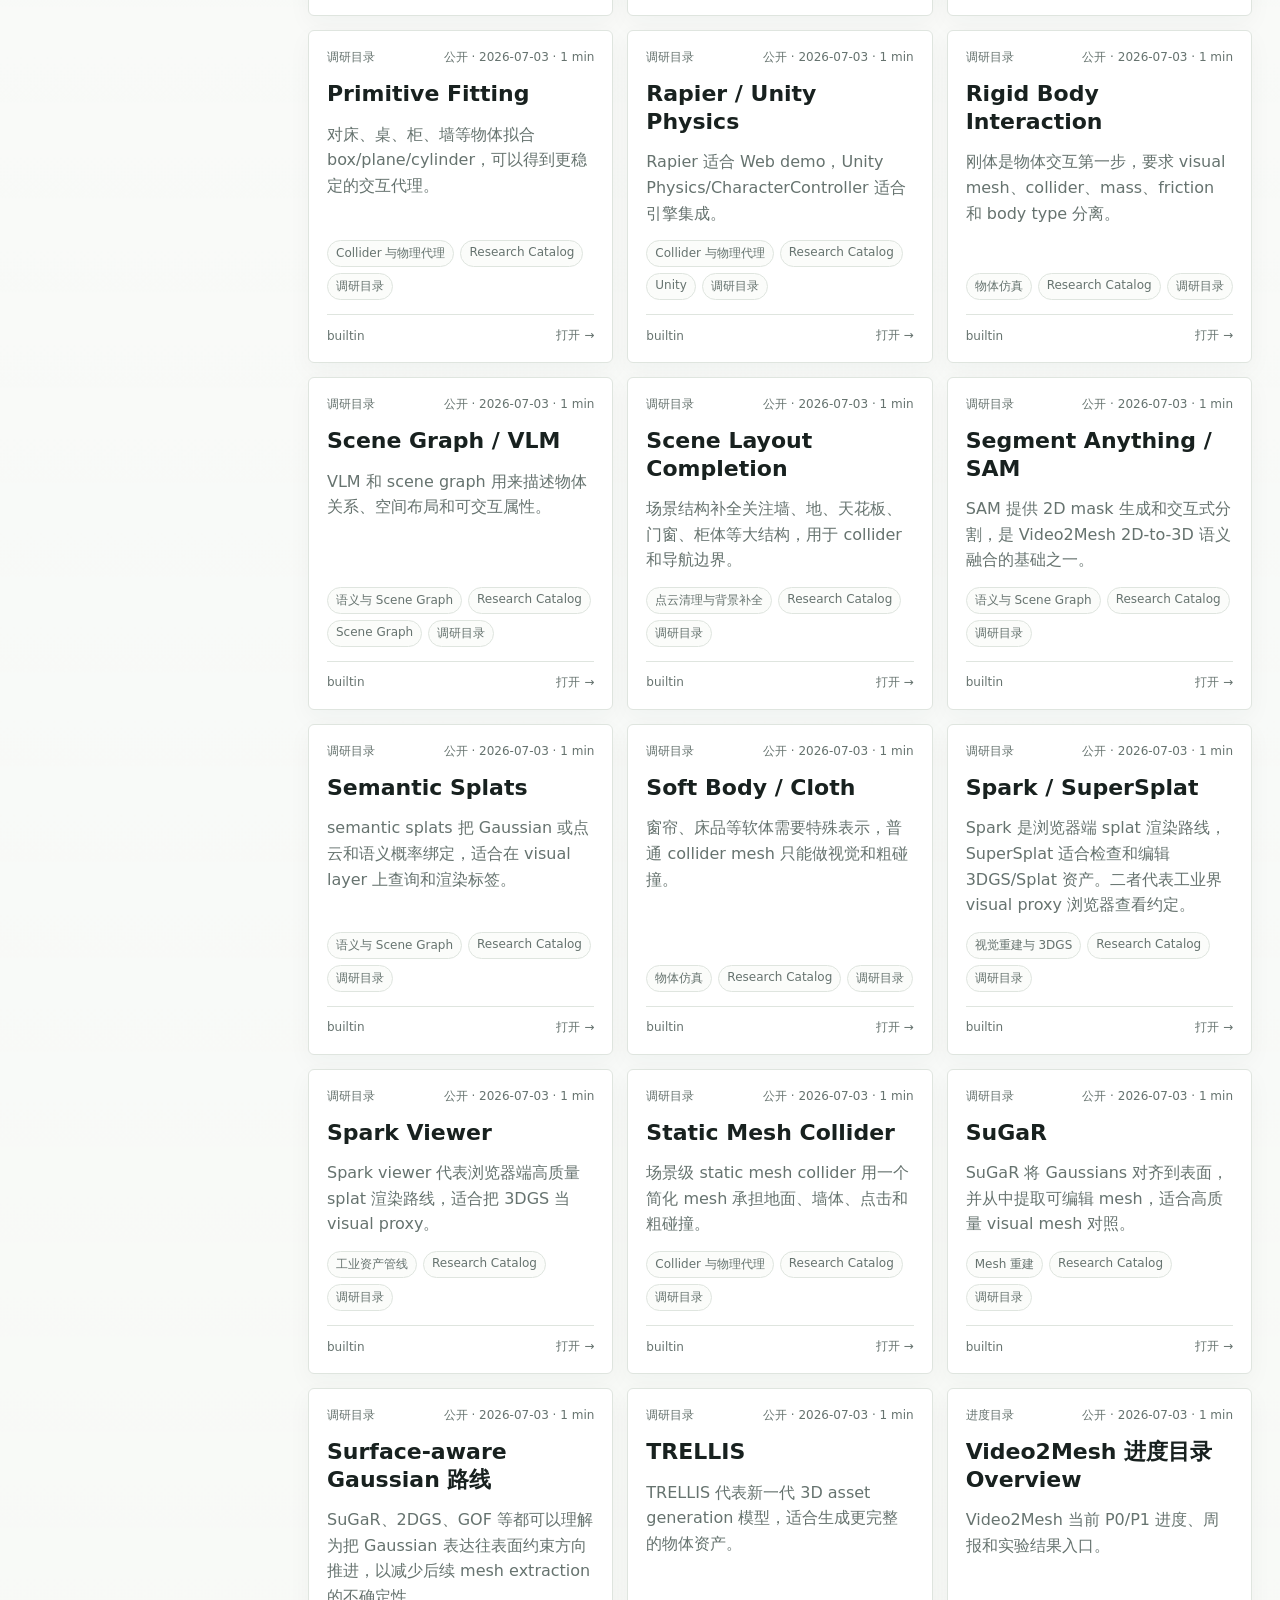
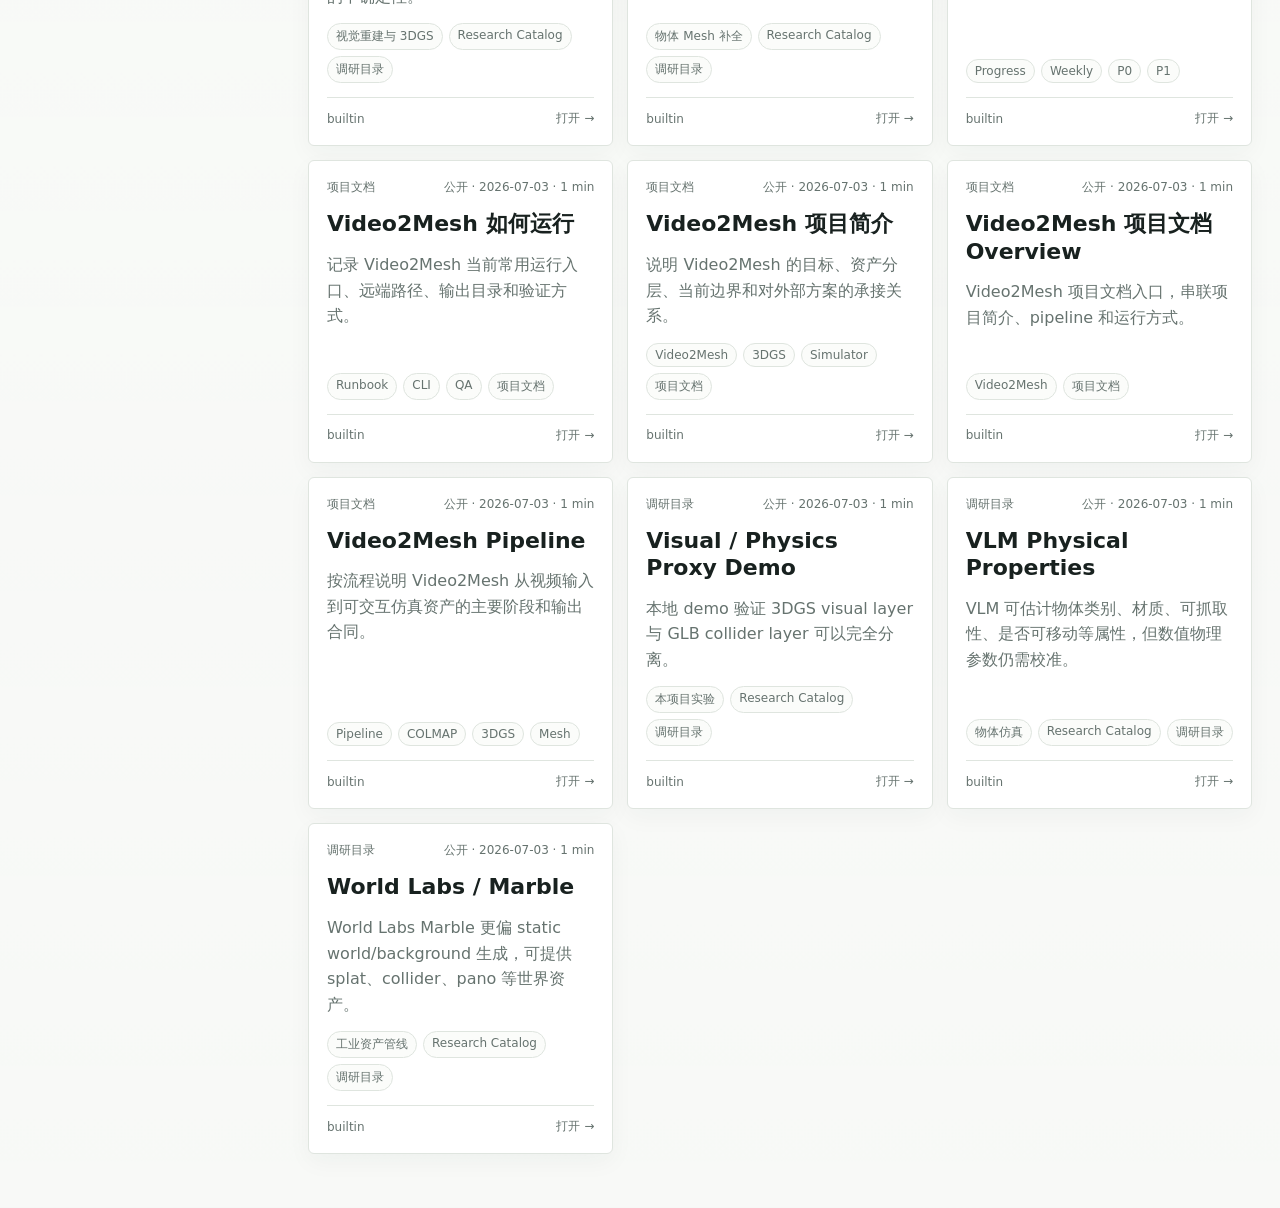
==== commit c330853c: "Tighten Video2Mesh portal permissions" ====
--- a/docs-blog/index.html
+++ b/docs-blog/index.html
@@ -39,7 +39,7 @@
           </span>
         </a>
         <nav class="side-nav" id="categoryNav"></nav>
-        <section class="upload-panel" aria-label="上传 Markdown">
+        <section class="upload-panel" aria-label="上传 Markdown" hidden>
           <h2>上传 Markdown</h2>
           <p>选择本地 `.md` 后会临时加入当前浏览器视图；如果有相对路径图片，把图片文件一起选中。要永久更新，放到 `docs-blog/content/` 后重新构建。</p>
           <label class="upload-button">
@@ -48,7 +48,7 @@
           </label>
           <div id="uploadList" class="upload-list"></div>
         </section>
-        <section class="draft-panel" aria-label="在线编辑 Markdown">
+        <section class="draft-panel" aria-label="在线编辑 Markdown" hidden>
           <h2>在线编辑</h2>
           <button id="newDraft" class="secondary-button" type="button">新建 Markdown</button>
         </section>
--- a/docs-blog/styles.css
+++ b/docs-blog/styles.css
@@ -291,7 +291,7 @@
 
 .mini-list a:hover { color: var(--accent); }
 
-.main { min-width: 0; padding: 24px 28px 54px; }
+.main { min-width: 0; overflow-x: hidden; padding: 24px 28px 54px; }
 .site-navbar {
   position: sticky;
   top: 0;
@@ -654,6 +654,7 @@
 .catalog-doc-list a {
   display: grid;
   gap: 5px;
+  min-width: 0;
   min-height: 86px;
   border: 1px solid var(--line);
   border-radius: var(--radius);
@@ -669,14 +670,18 @@
 }
 
 .catalog-doc-list strong {
+  min-width: 0;
   font-size: 15px;
   line-height: 1.35;
+  overflow-wrap: anywhere;
 }
 
 .catalog-doc-list span {
+  min-width: 0;
   color: var(--muted);
   font-size: 13px;
   line-height: 1.45;
+  overflow-wrap: anywhere;
 }
 
 .insight-panel {
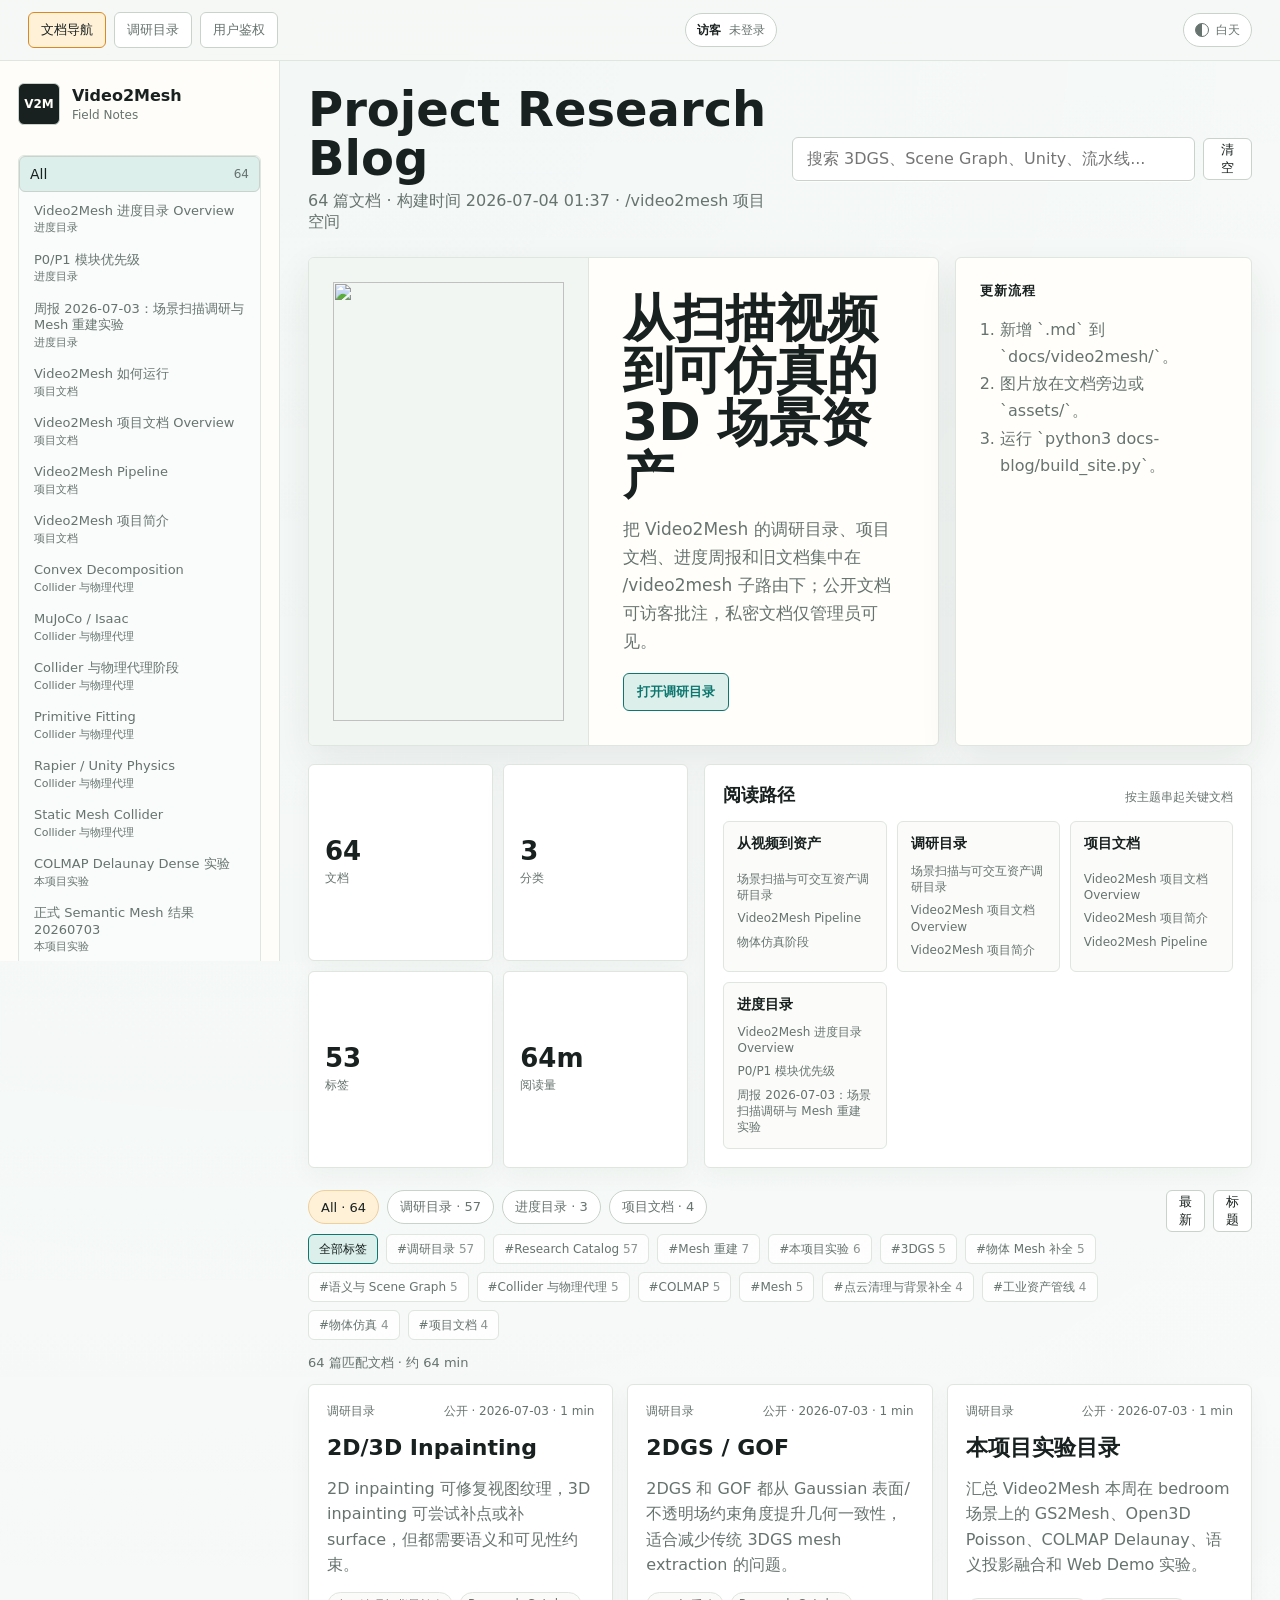
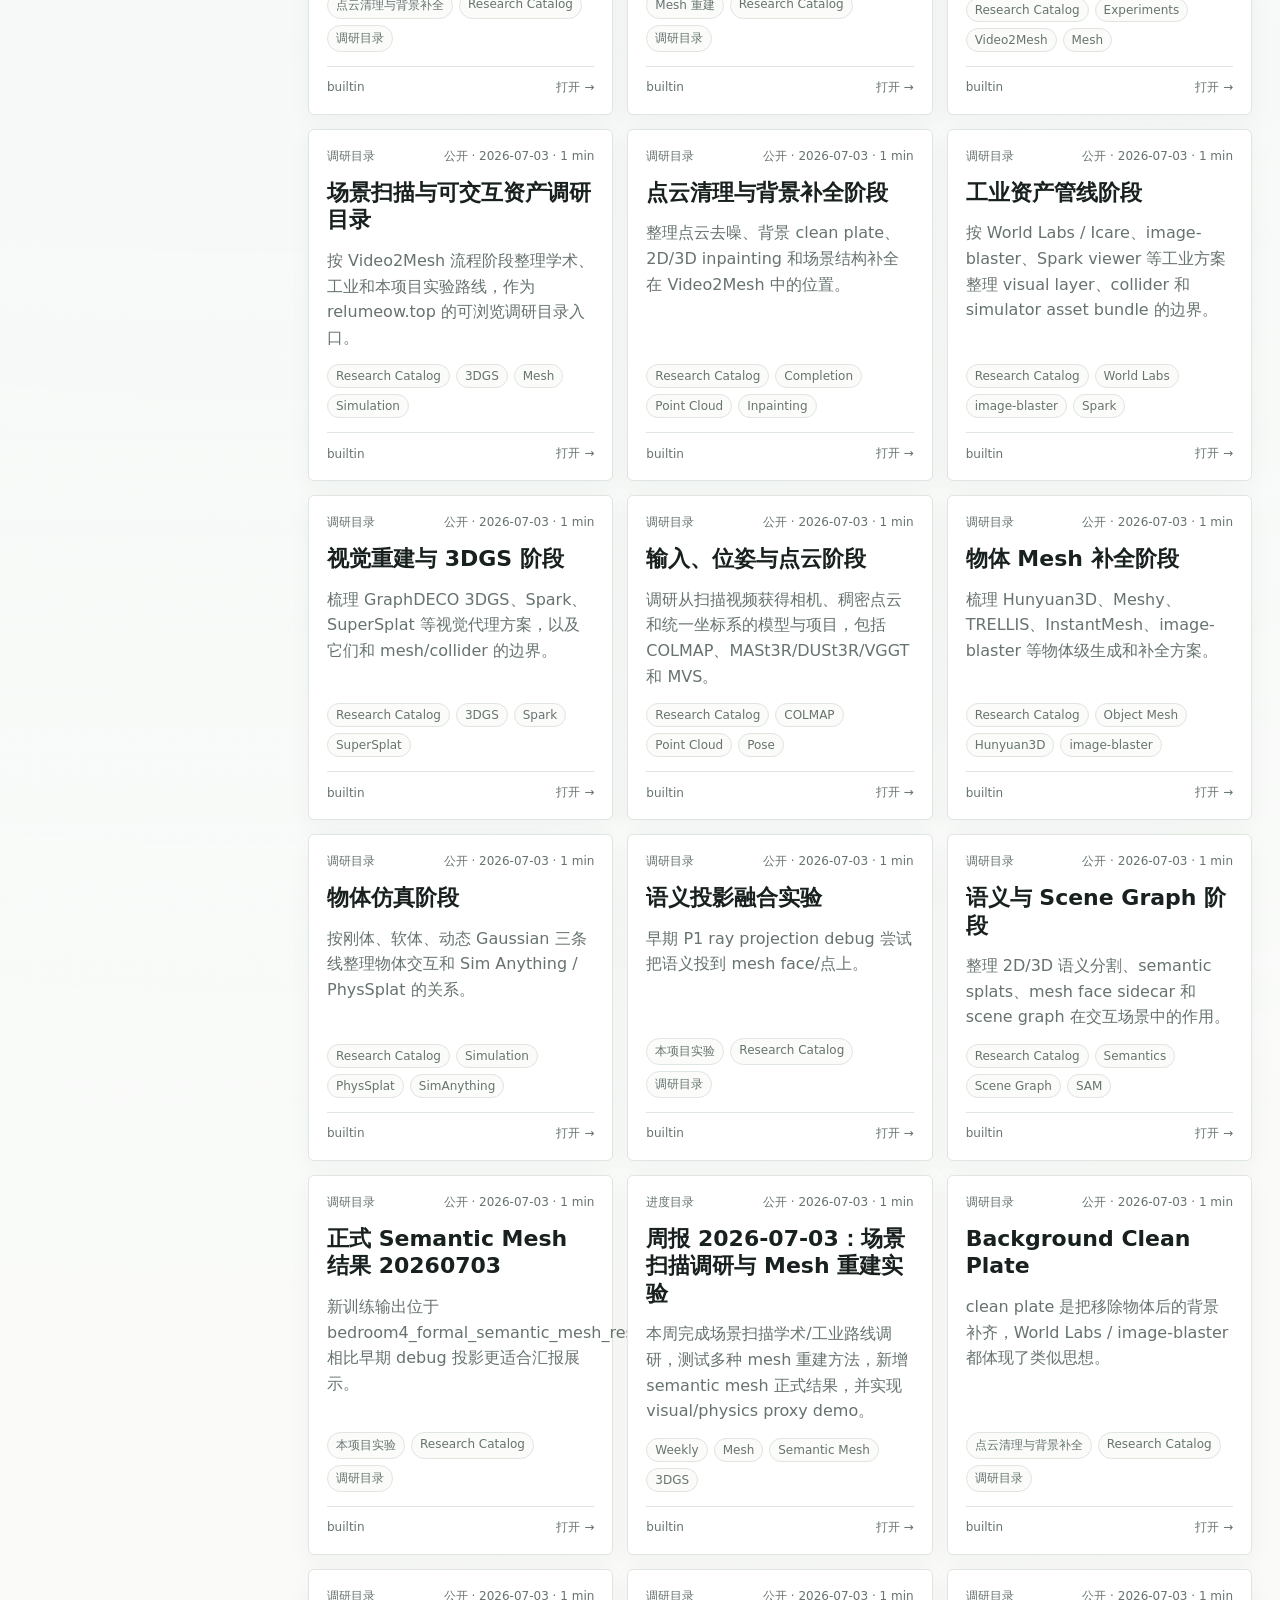
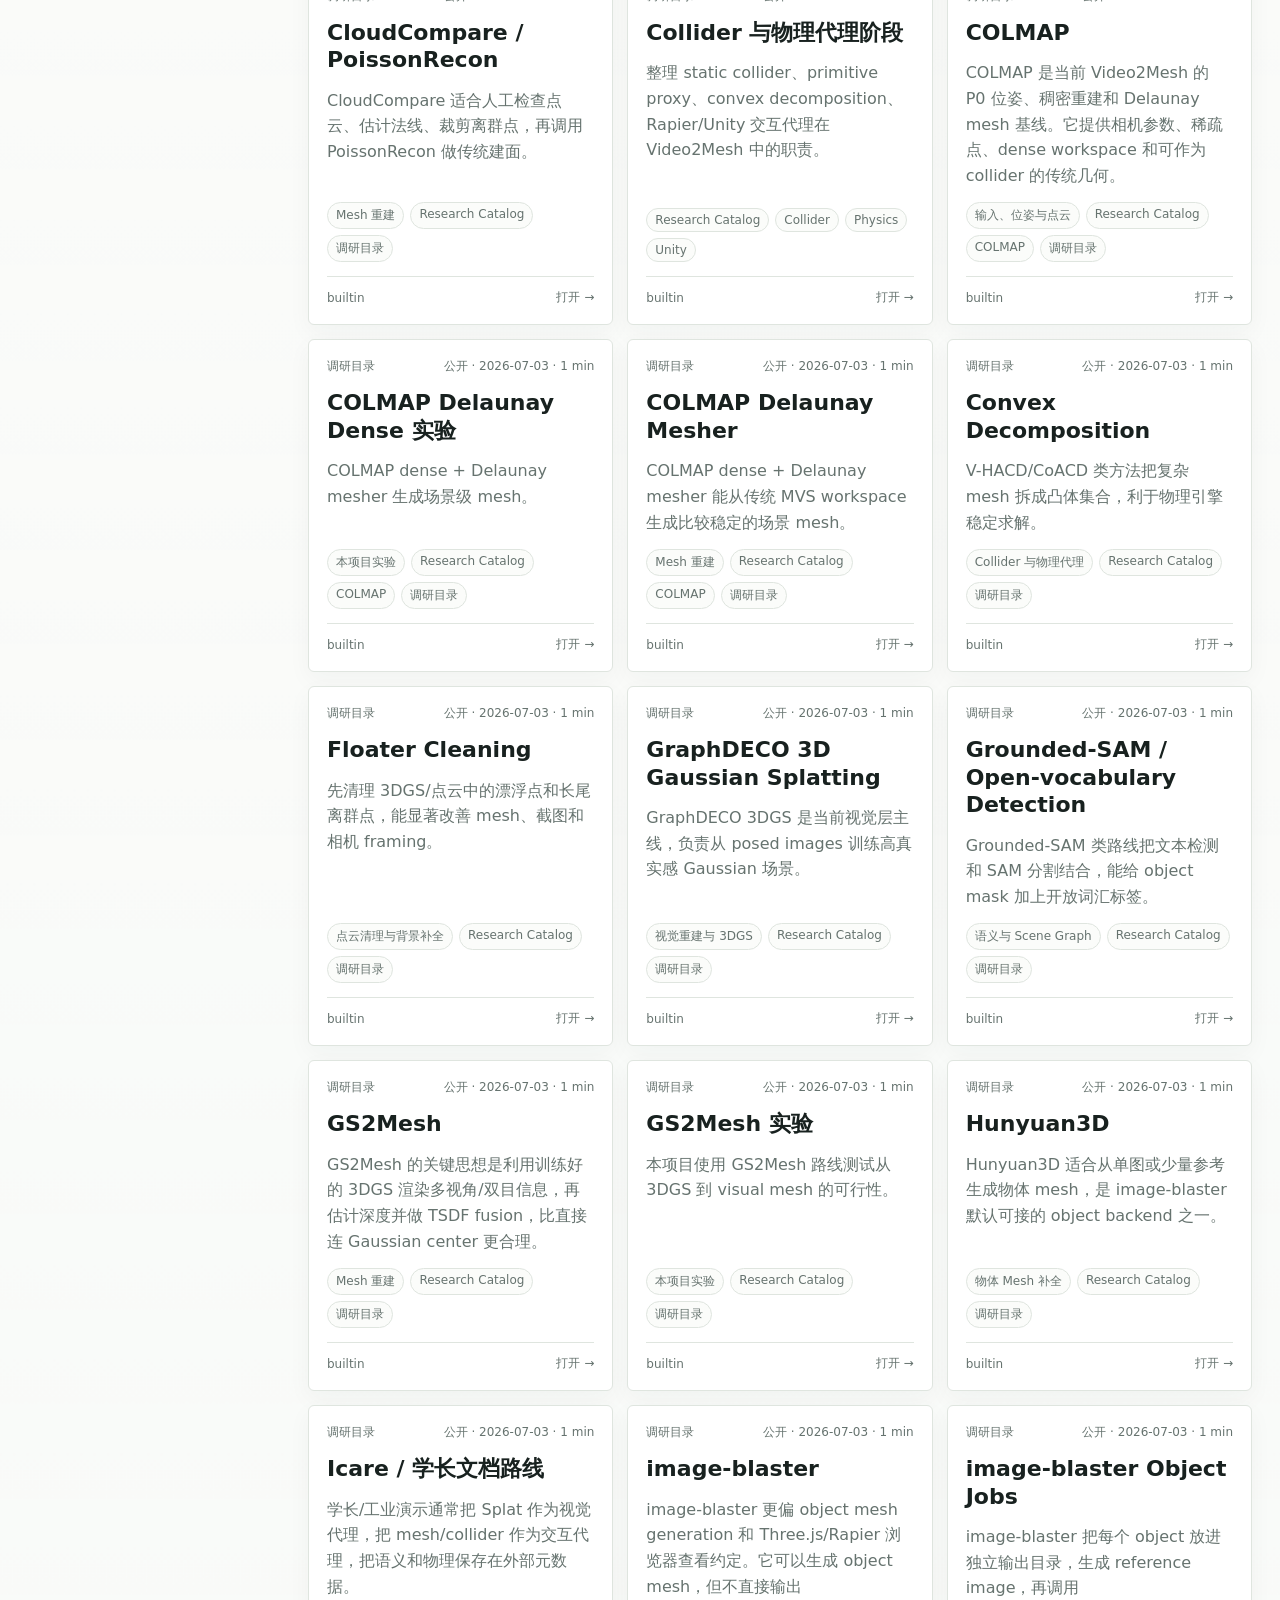
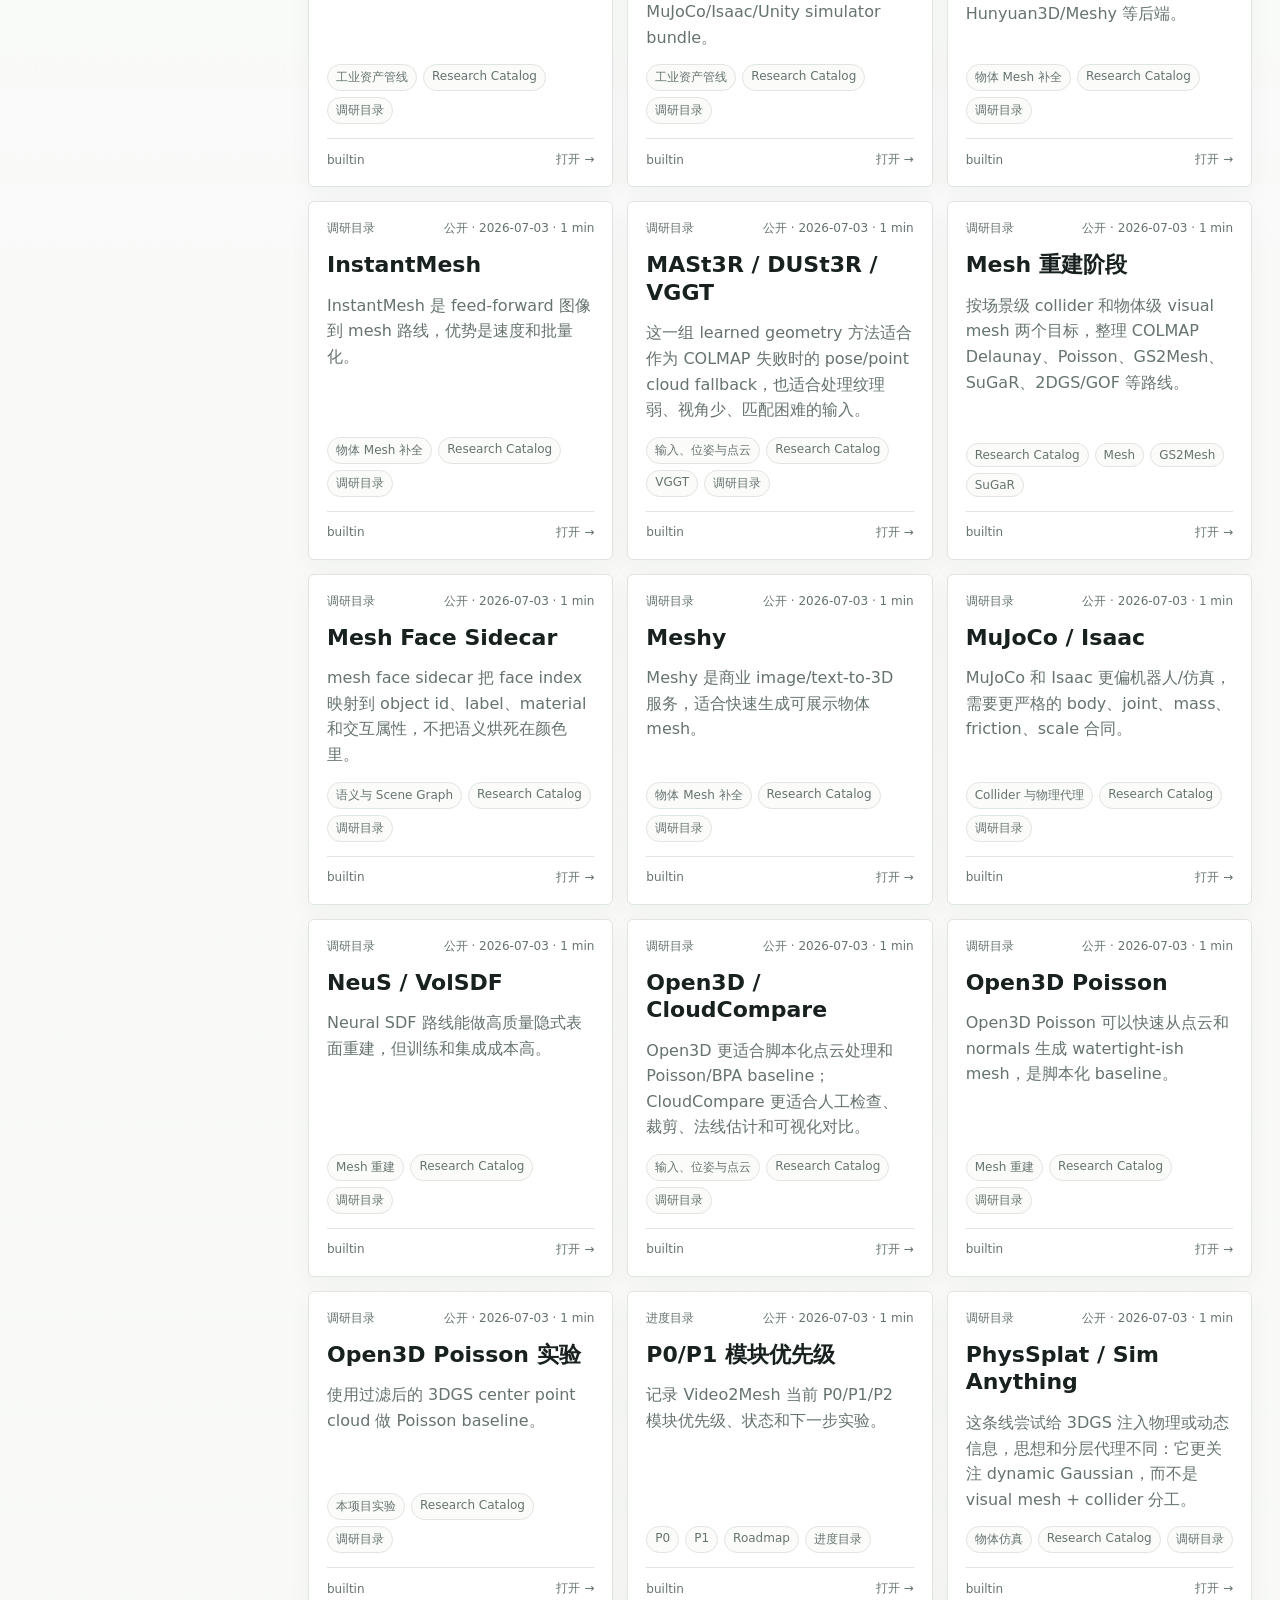
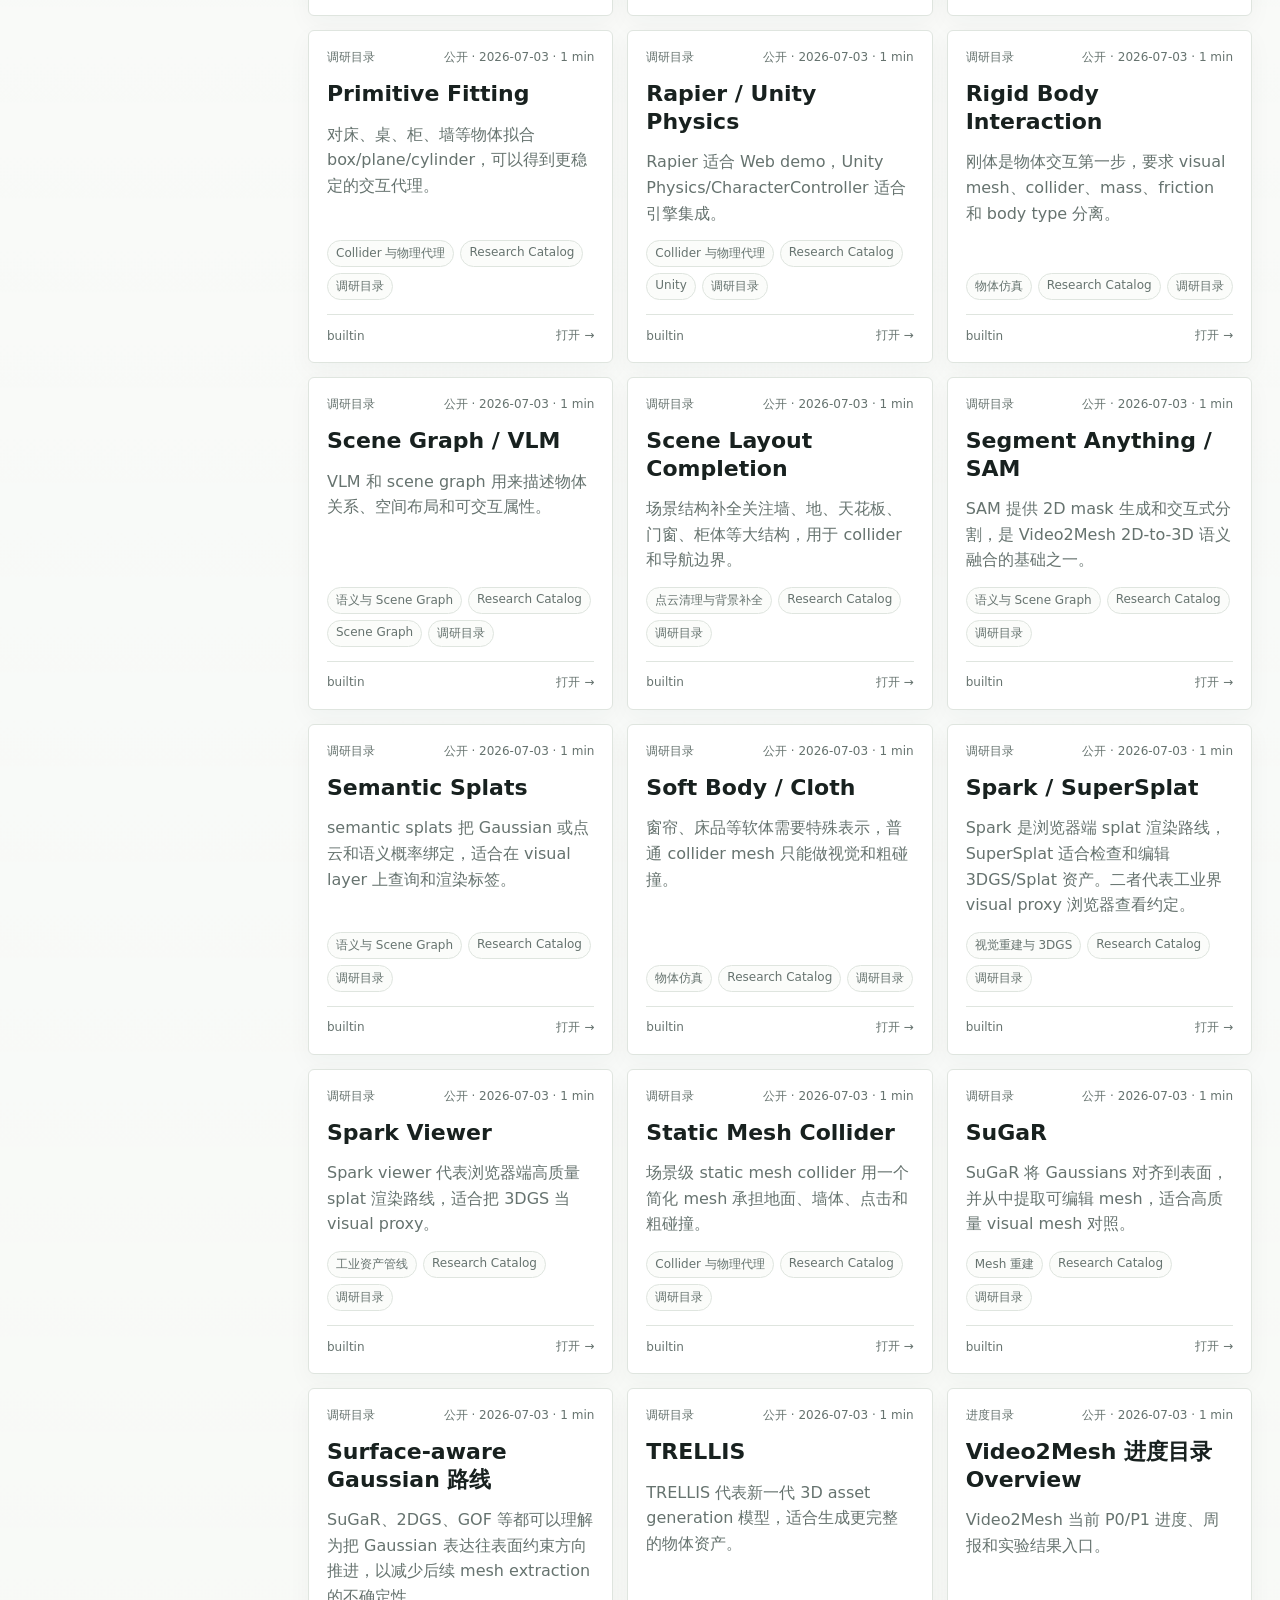
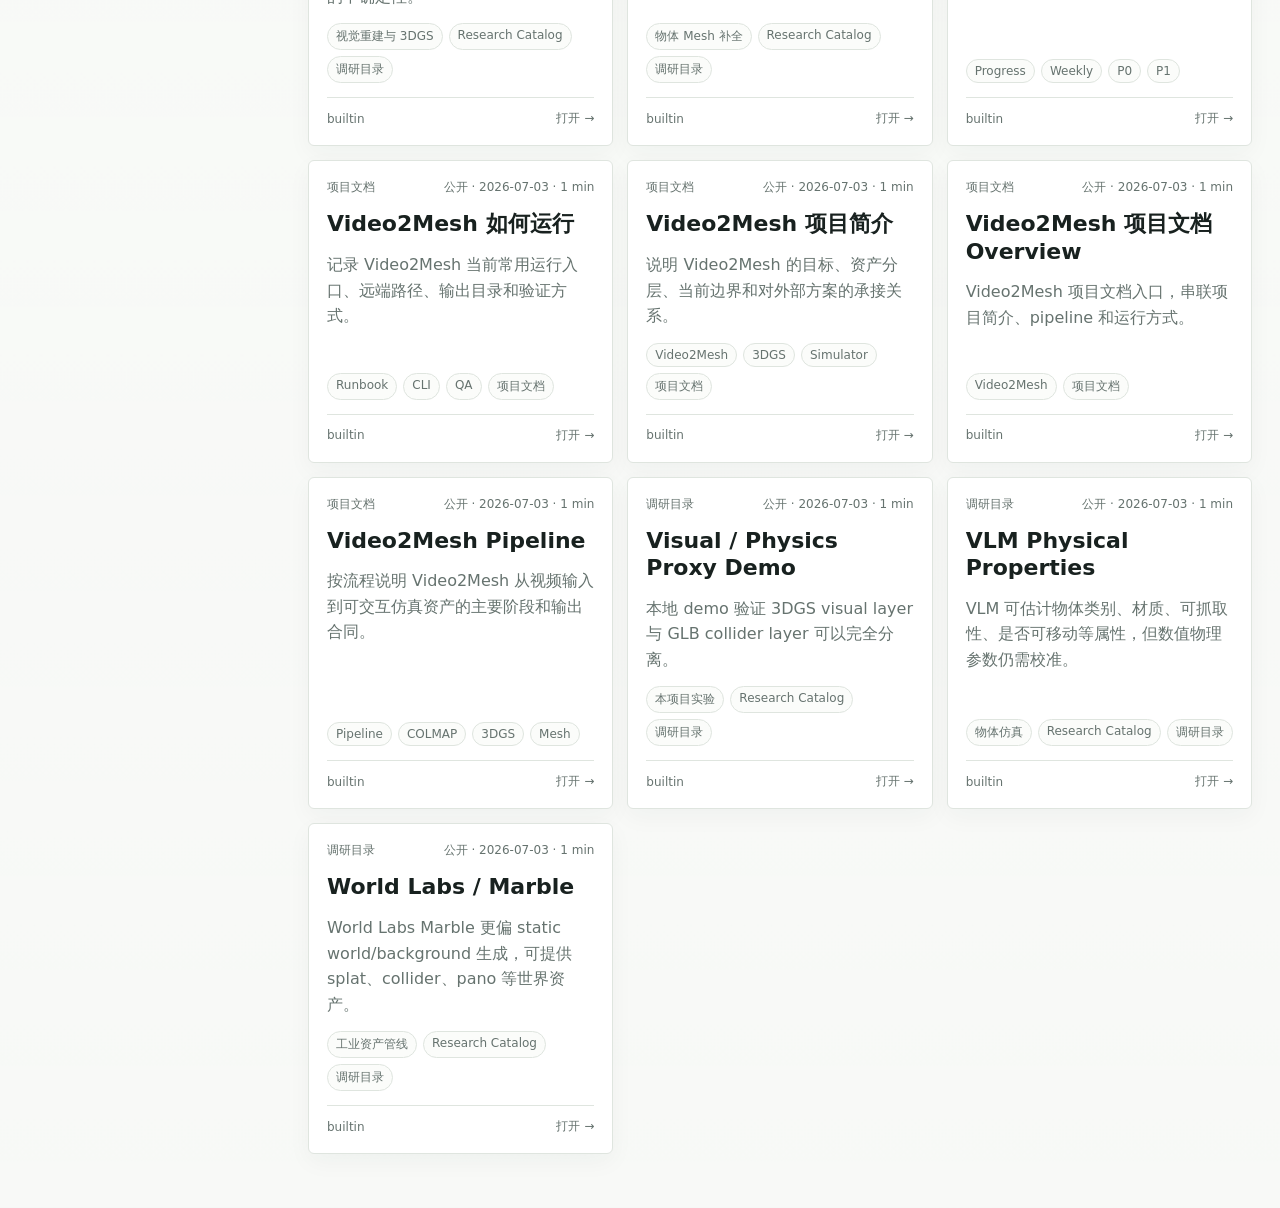
==== commit f98951f5: "Group research catalog by stage" ====
--- a/docs-blog/index.html
+++ b/docs-blog/index.html
@@ -152,7 +152,7 @@
           <div id="catalogStageGrid" class="catalog-stage-grid"></div>
           <section class="catalog-directory">
             <header>
-              <h2>阶段文档</h2>
+              <h2>环节子目录</h2>
               <span id="catalogSummary"></span>
             </header>
             <div id="catalogDocList" class="catalog-doc-list"></div>
--- a/docs-blog/styles.css
+++ b/docs-blog/styles.css
@@ -196,6 +196,38 @@
   font-size: 11px;
 }
 
+.nav-doc-link.overview {
+  background: color-mix(in srgb, var(--surface) 88%, var(--accent-soft));
+}
+
+.nav-doc-link.nested {
+  margin-left: 10px;
+  padding-left: 11px;
+  border-left: 2px solid var(--line);
+}
+
+.nav-stage-group {
+  display: grid;
+  gap: 3px;
+  margin-top: 7px;
+}
+
+.nav-stage-title {
+  display: flex;
+  justify-content: space-between;
+  gap: 8px;
+  padding: 6px 9px 3px;
+  color: var(--muted);
+  font-size: 11px;
+  font-weight: 800;
+  line-height: 1.25;
+}
+
+.nav-stage-title span {
+  flex: 0 0 auto;
+  font-weight: 700;
+}
+
 .upload-panel,
 .draft-panel,
 .library-panel {
@@ -647,36 +679,111 @@
 
 .catalog-doc-list {
   display: grid;
+  grid-template-columns: 1fr;
+  gap: 14px;
+}
+
+.catalog-folder {
+  display: grid;
+  gap: 12px;
+  min-width: 0;
+  border: 1px solid var(--line);
+  border-radius: var(--radius);
+  background: var(--surface-2);
+  padding: 15px;
+}
+
+.catalog-folder header {
+  display: flex;
+  align-items: center;
+  justify-content: space-between;
+  gap: 12px;
+  margin: 0;
+}
+
+.catalog-folder-title {
+  display: inline-flex;
+  align-items: center;
+  gap: 10px;
+  min-width: 0;
+  color: inherit;
+  text-decoration: none;
+}
+
+.catalog-folder-title span {
+  display: inline-grid;
+  place-items: center;
+  width: 32px;
+  height: 32px;
+  flex: 0 0 auto;
+  border-radius: 50%;
+  color: var(--accent);
+  background: var(--accent-soft);
+  font-size: 12px;
+  font-weight: 800;
+}
+
+.catalog-folder-title strong {
+  min-width: 0;
+  font-size: 17px;
+  line-height: 1.3;
+  overflow-wrap: anywhere;
+}
+
+.catalog-folder small {
+  color: var(--muted);
+  font-size: 12px;
+  white-space: nowrap;
+}
+
+.catalog-folder p {
+  margin: 0;
+  color: var(--muted);
+  font-size: 14px;
+  line-height: 1.55;
+}
+
+.catalog-folder-links {
+  display: grid;
   grid-template-columns: repeat(2, minmax(0, 1fr));
   gap: 10px;
 }
 
-.catalog-doc-list a {
+.catalog-folder-links a {
   display: grid;
   gap: 5px;
   min-width: 0;
-  min-height: 86px;
-  border: 1px solid var(--line);
-  border-radius: var(--radius);
-  background: var(--surface-2);
-  padding: 13px;
+  min-height: 78px;
+  border: 1px solid var(--line);
+  border-radius: 8px;
+  background: var(--surface);
+  padding: 12px;
   color: inherit;
   text-decoration: none;
 }
 
-.catalog-doc-list a:hover {
+.catalog-folder-links a:hover,
+.catalog-folder-title:hover {
   border-color: var(--accent);
+}
+
+.catalog-folder-links a:hover {
   background: var(--accent-soft);
 }
 
-.catalog-doc-list strong {
+.catalog-folder-links .overview-link {
+  border-color: color-mix(in srgb, var(--accent) 34%, var(--line));
+  min-width: 0;
+}
+
+.catalog-folder-links strong {
   min-width: 0;
   font-size: 15px;
   line-height: 1.35;
   overflow-wrap: anywhere;
 }
 
-.catalog-doc-list span {
+.catalog-folder-links span {
   min-width: 0;
   color: var(--muted);
   font-size: 13px;
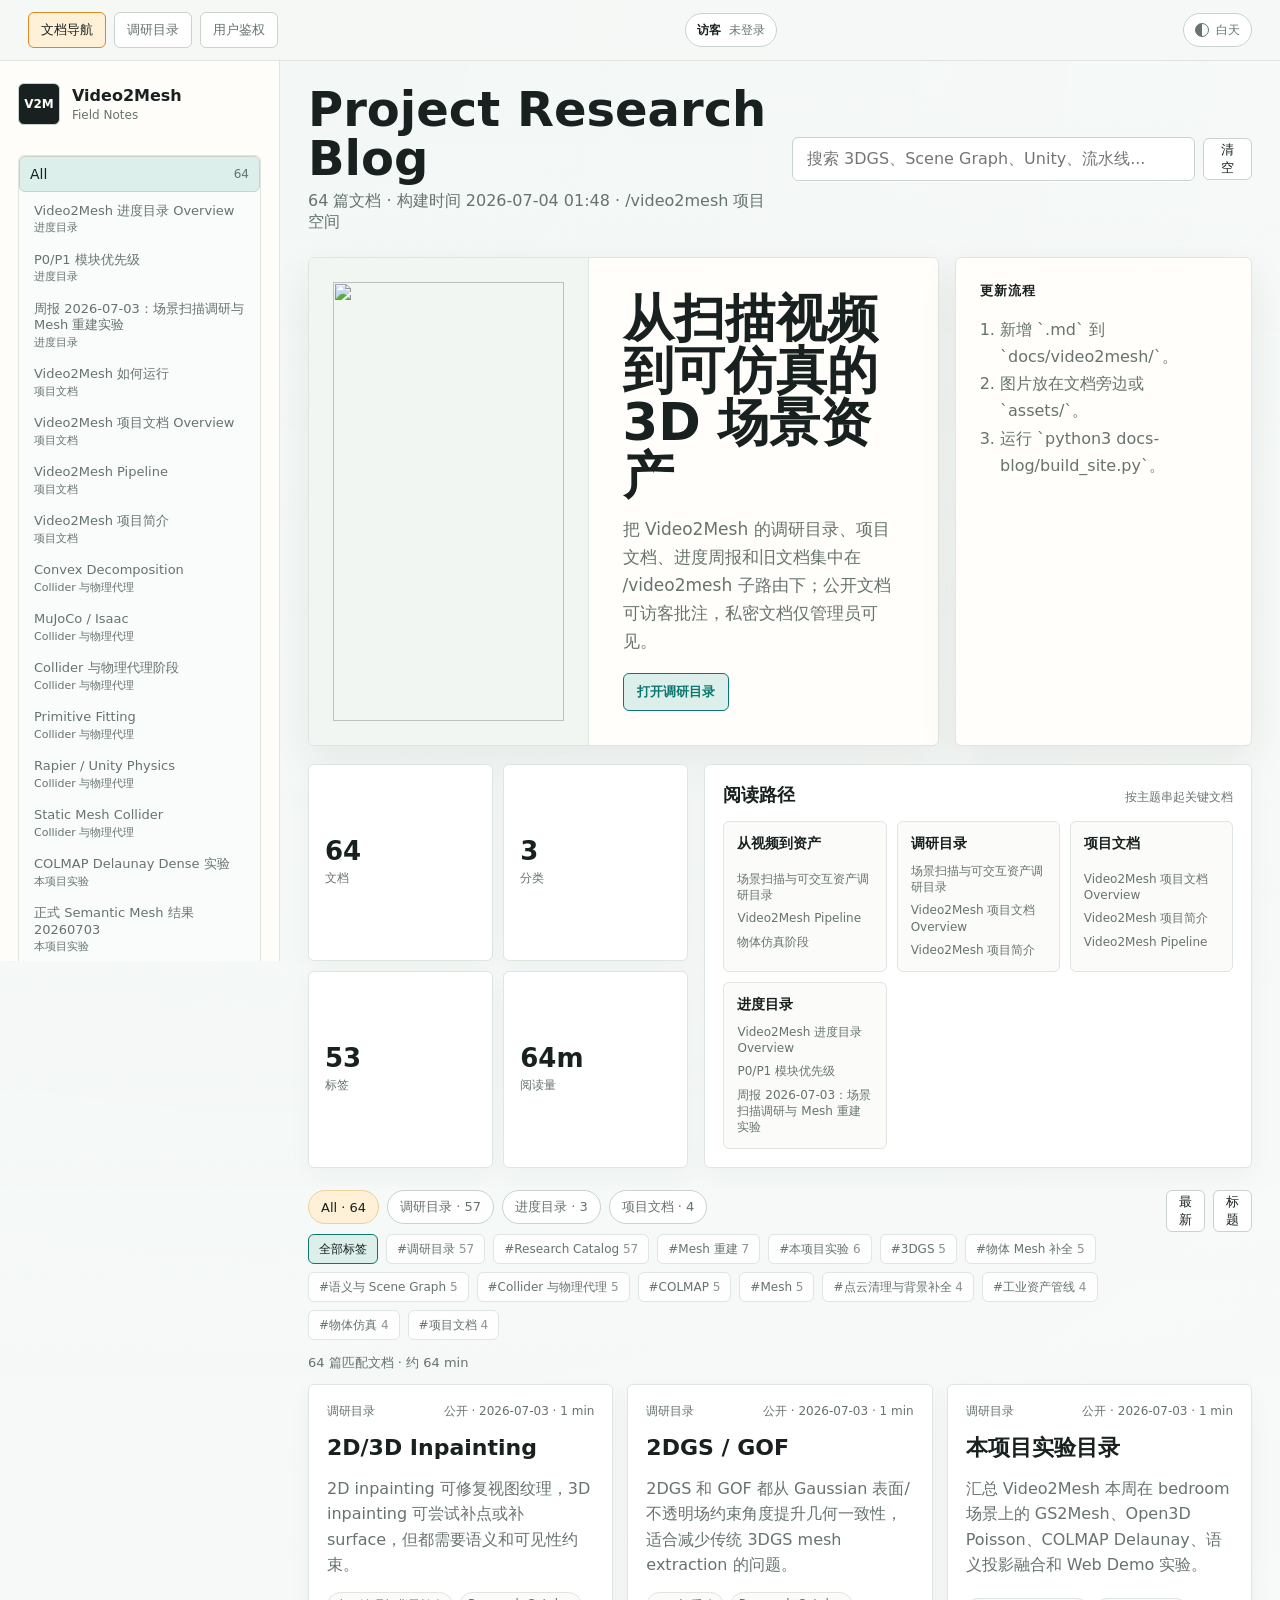
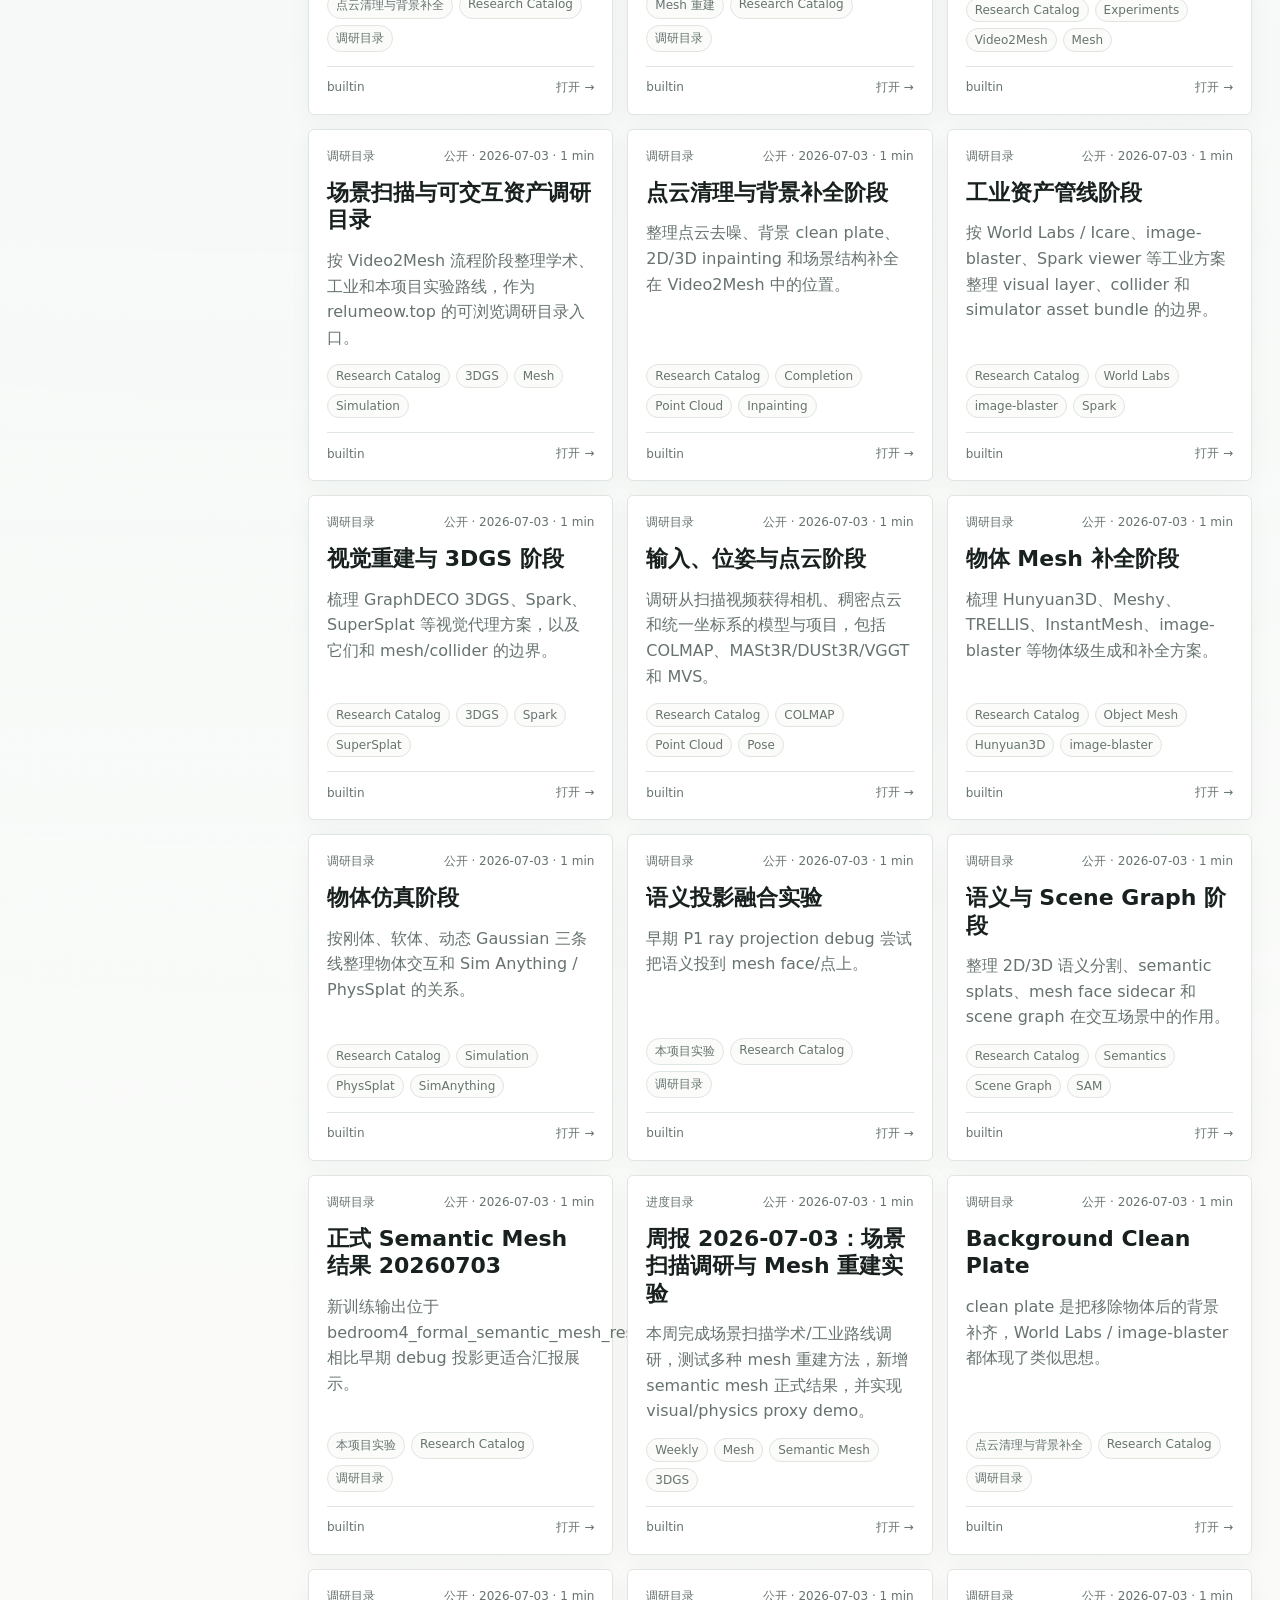
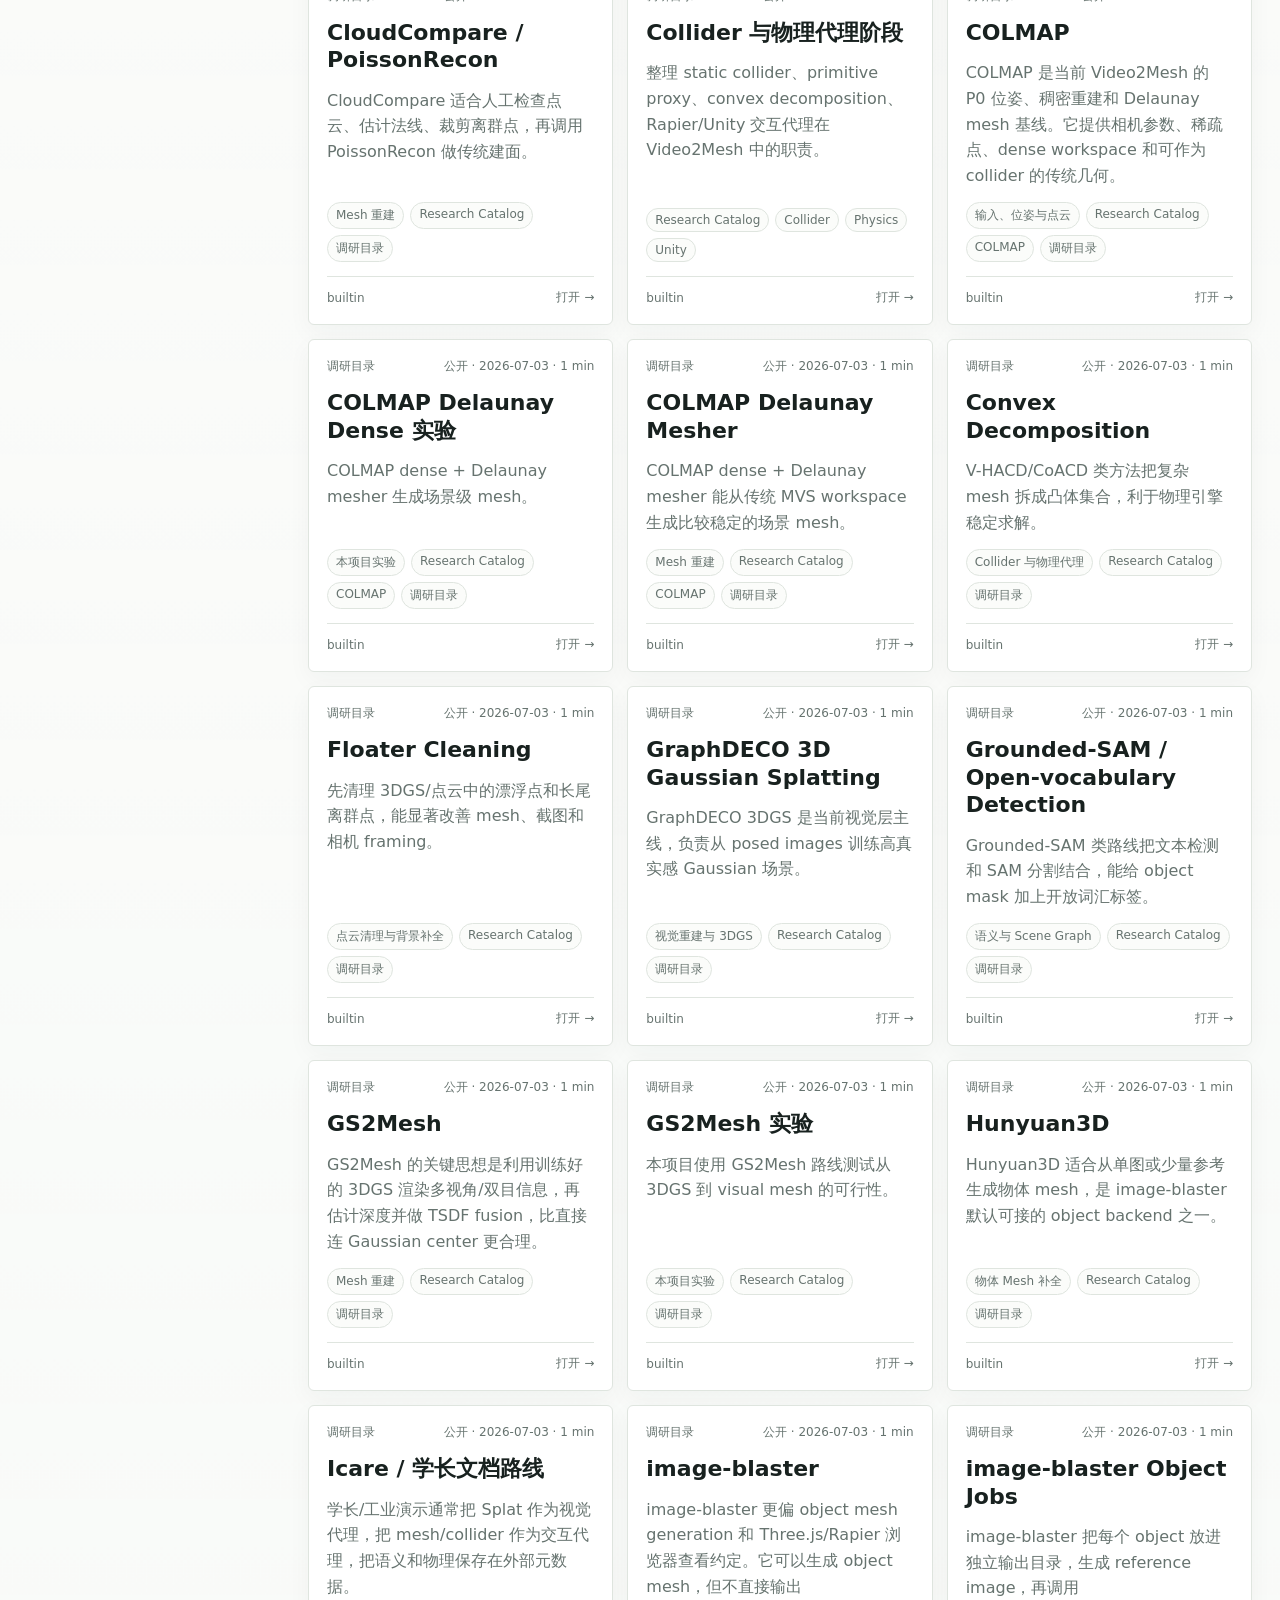
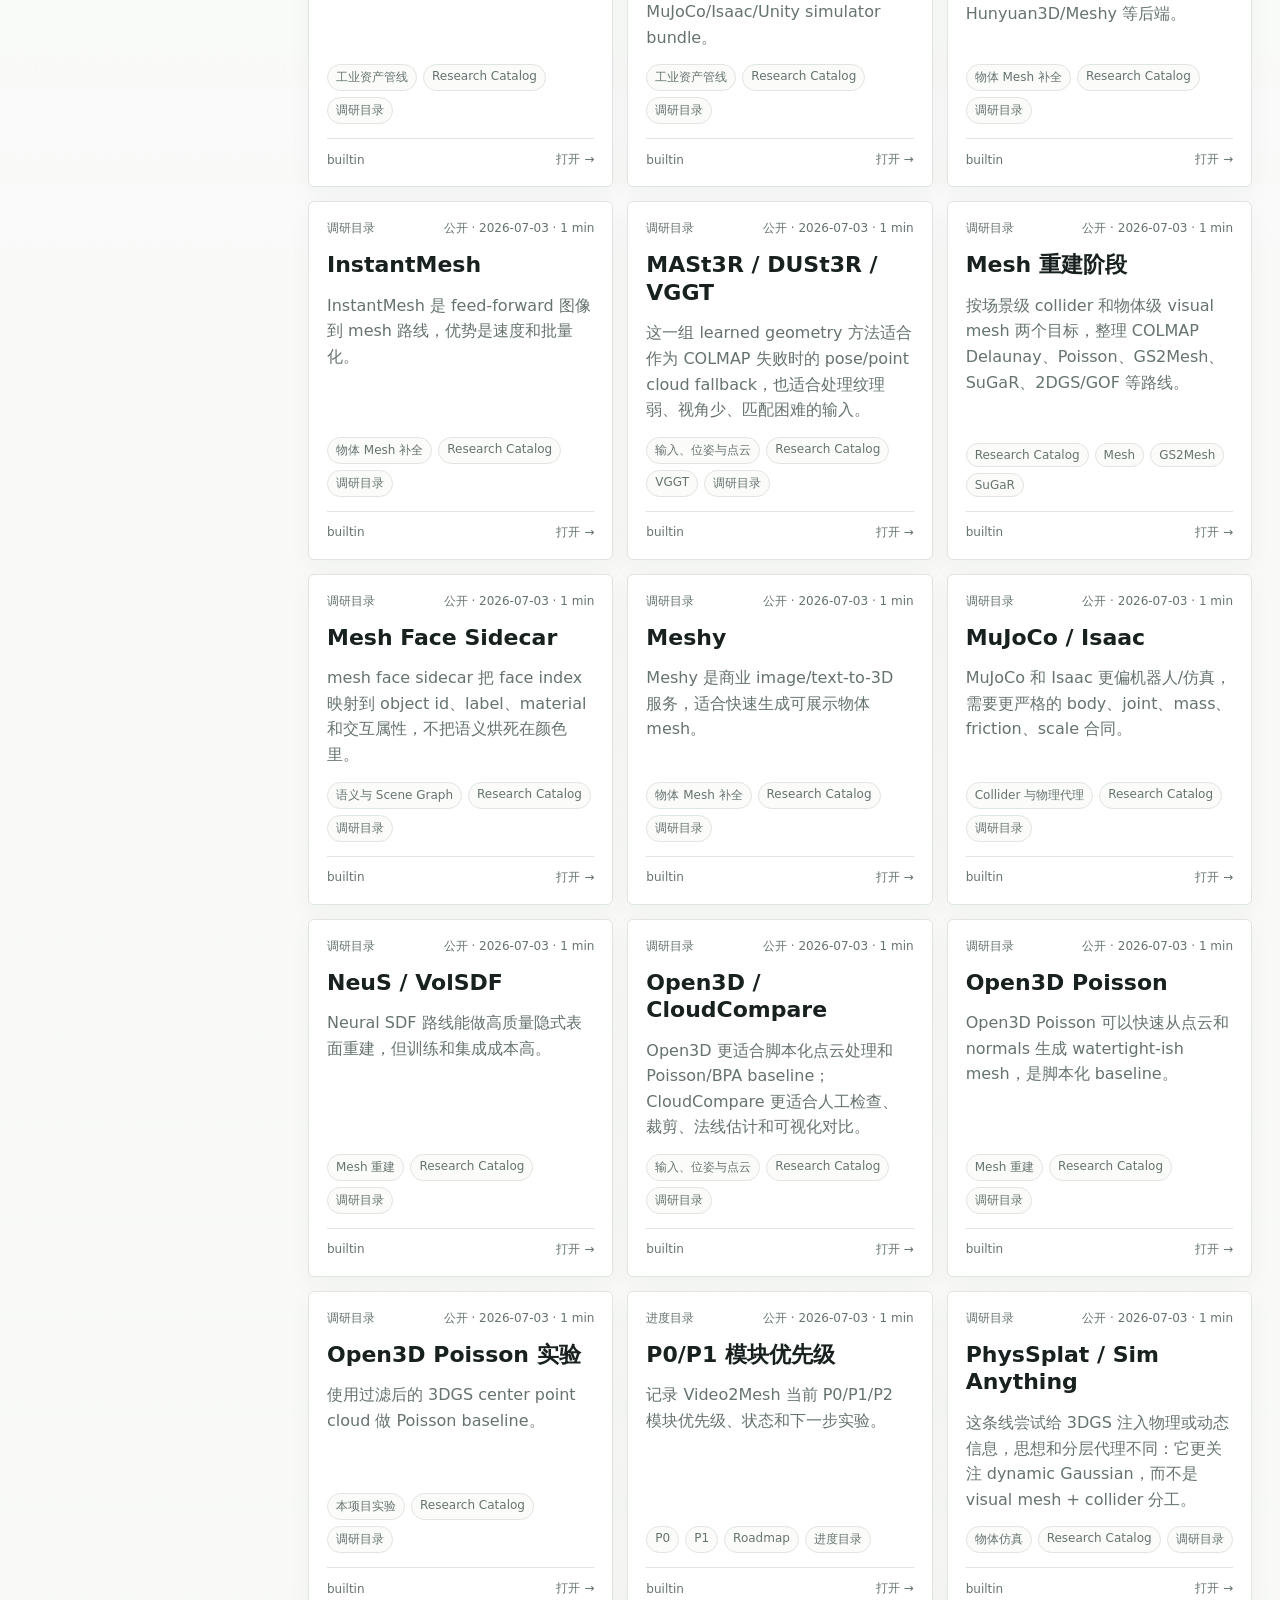
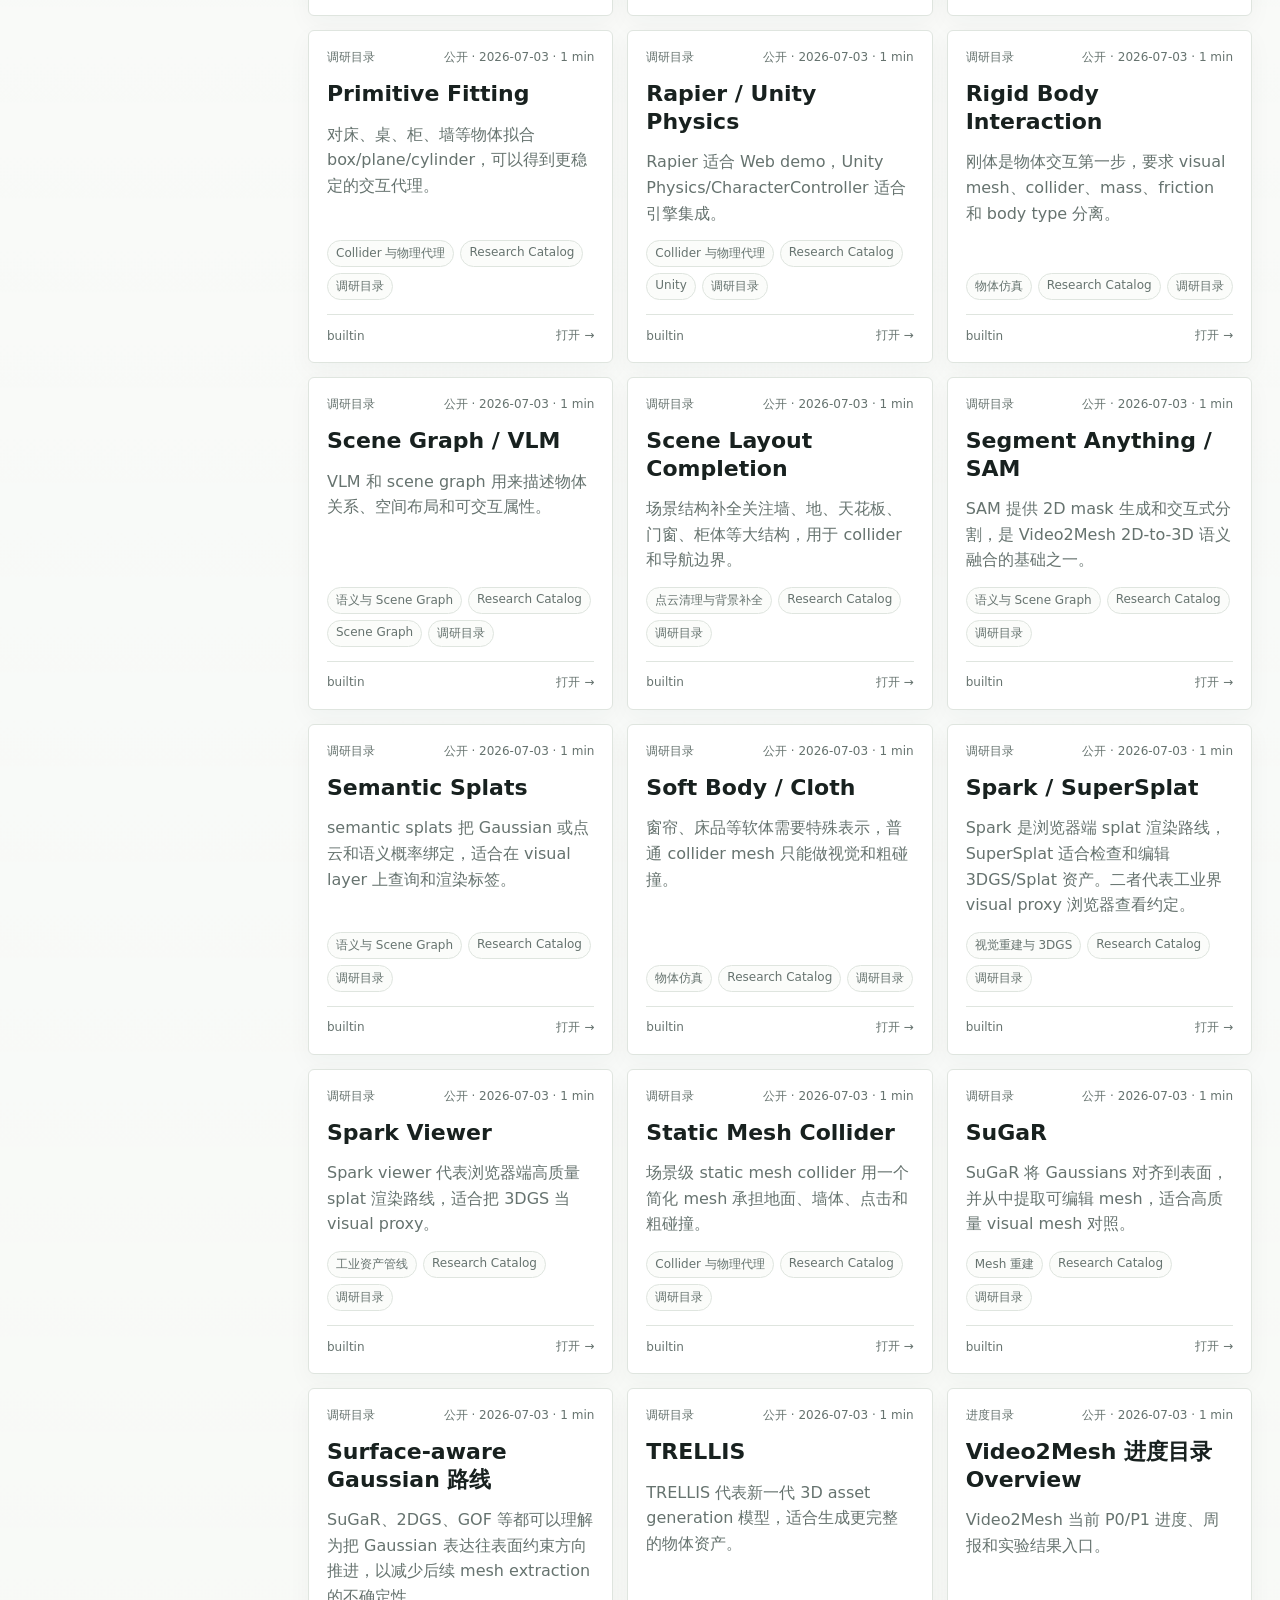
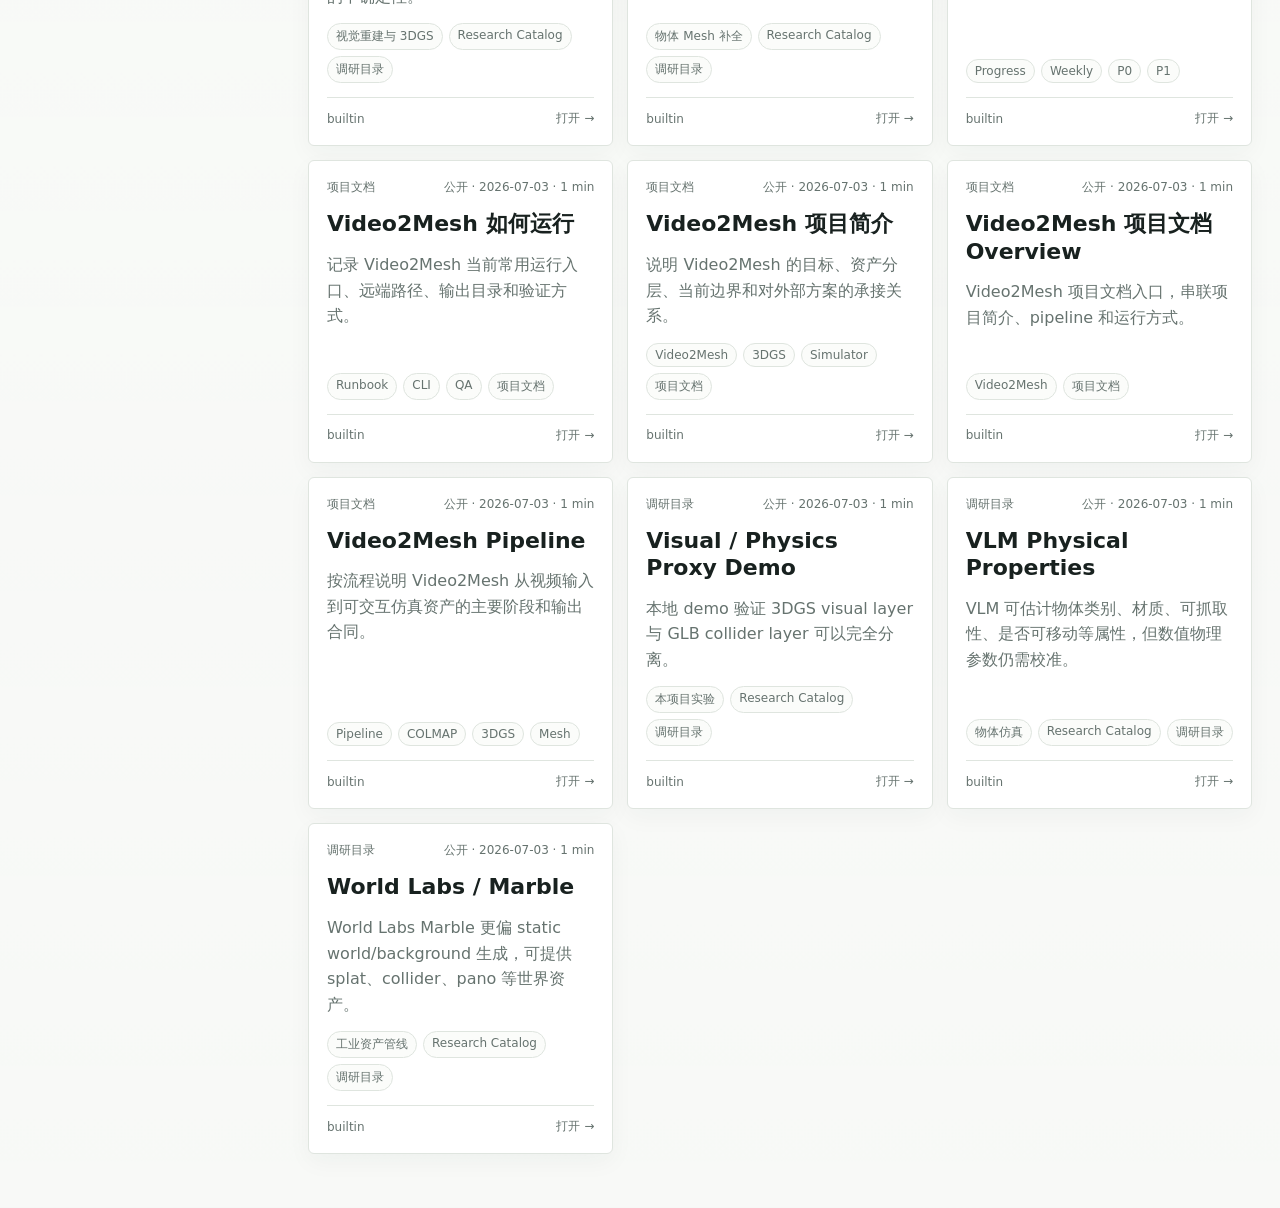
==== commit c983694f: "Bump docs catalog asset version" ====
--- a/docs-blog/index.html
+++ b/docs-blog/index.html
@@ -7,7 +7,7 @@
     <meta name="description" content="Video2Mesh 项目文档、调研和运行手册的静态博客网站。" />
     <link rel="icon" href="data:," />
     <script src="./theme.js?v=20260702"></script>
-    <link rel="stylesheet" href="./styles.css?v=20260702" />
+    <link rel="stylesheet" href="./styles.css?v=20260704-stage-catalog" />
   </head>
   <body>
     <div class="app-shell">
@@ -229,7 +229,7 @@
         </article>
       </main>
     </div>
-    <script src="./site-data.js?v=20260702"></script>
-    <script src="./app.js?v=20260702"></script>
+    <script src="./site-data.js?v=20260704-stage-catalog"></script>
+    <script src="./app.js?v=20260704-stage-catalog"></script>
   </body>
 </html>
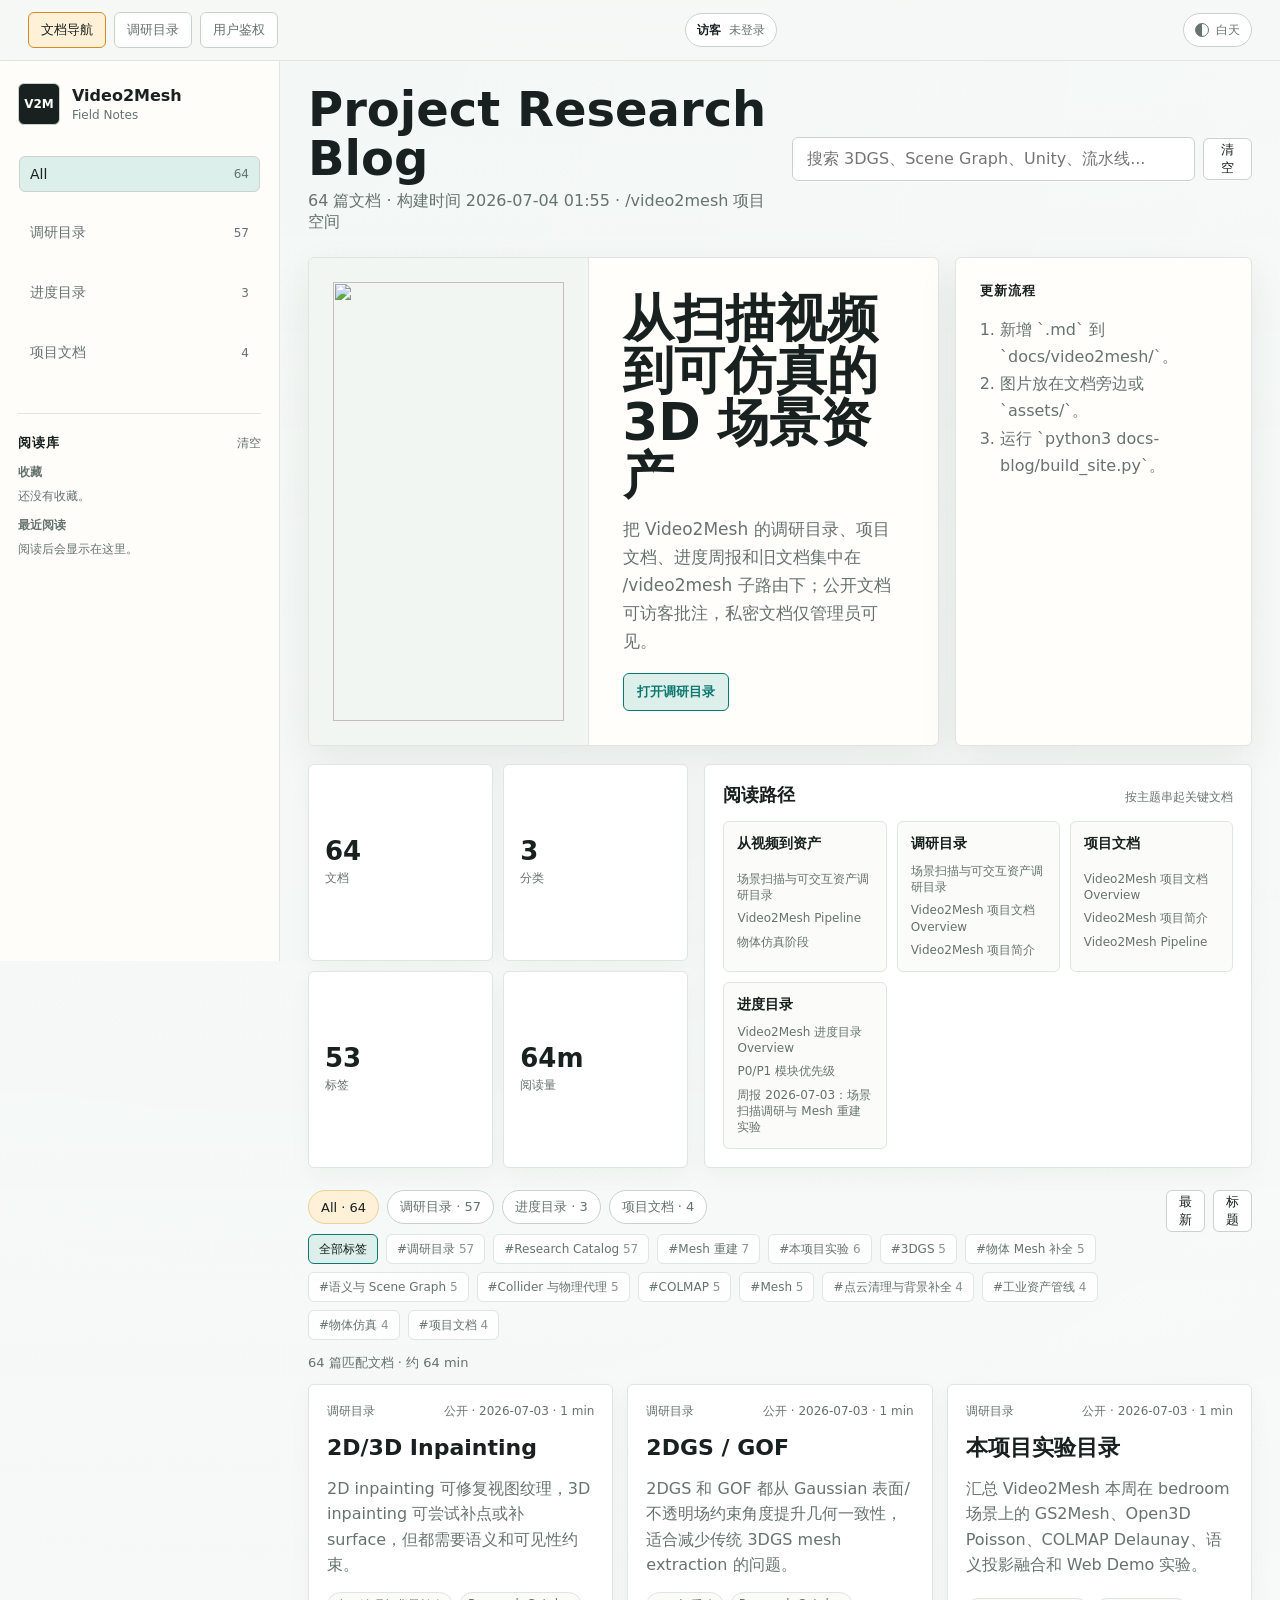
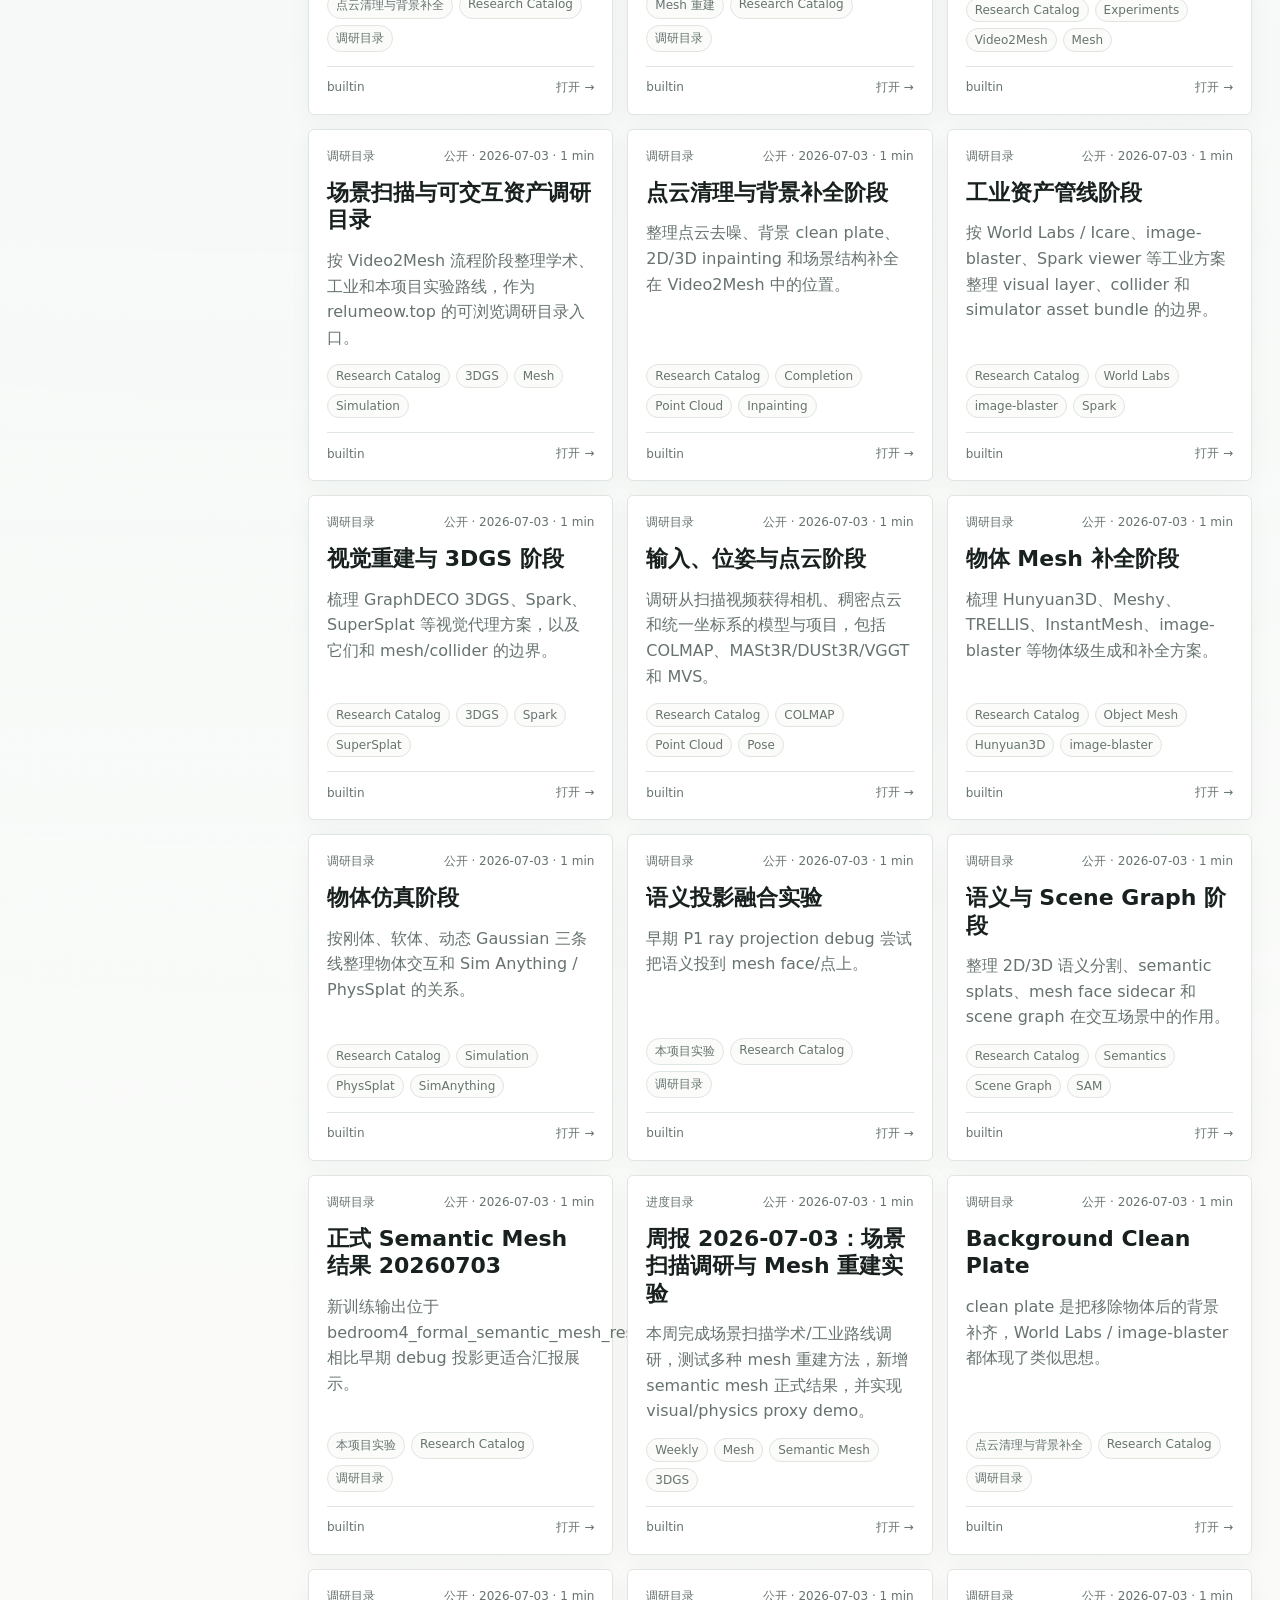
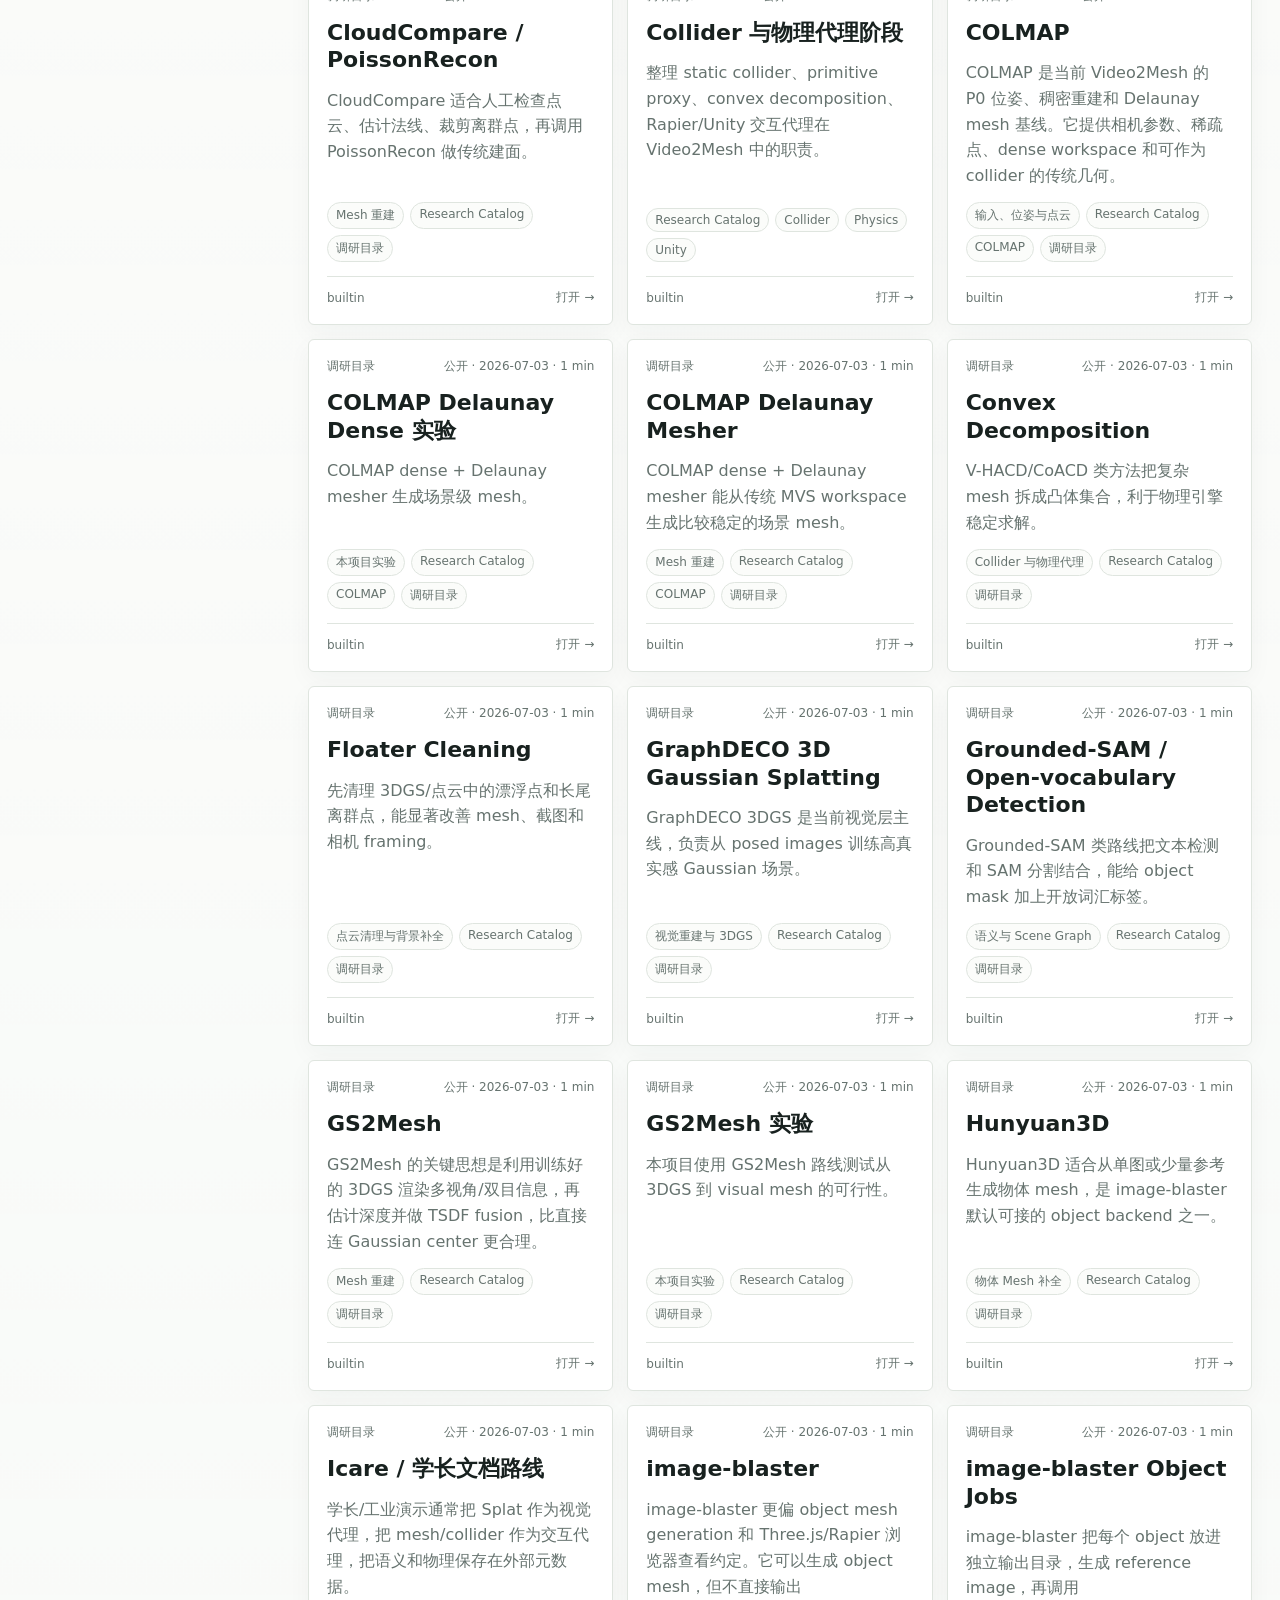
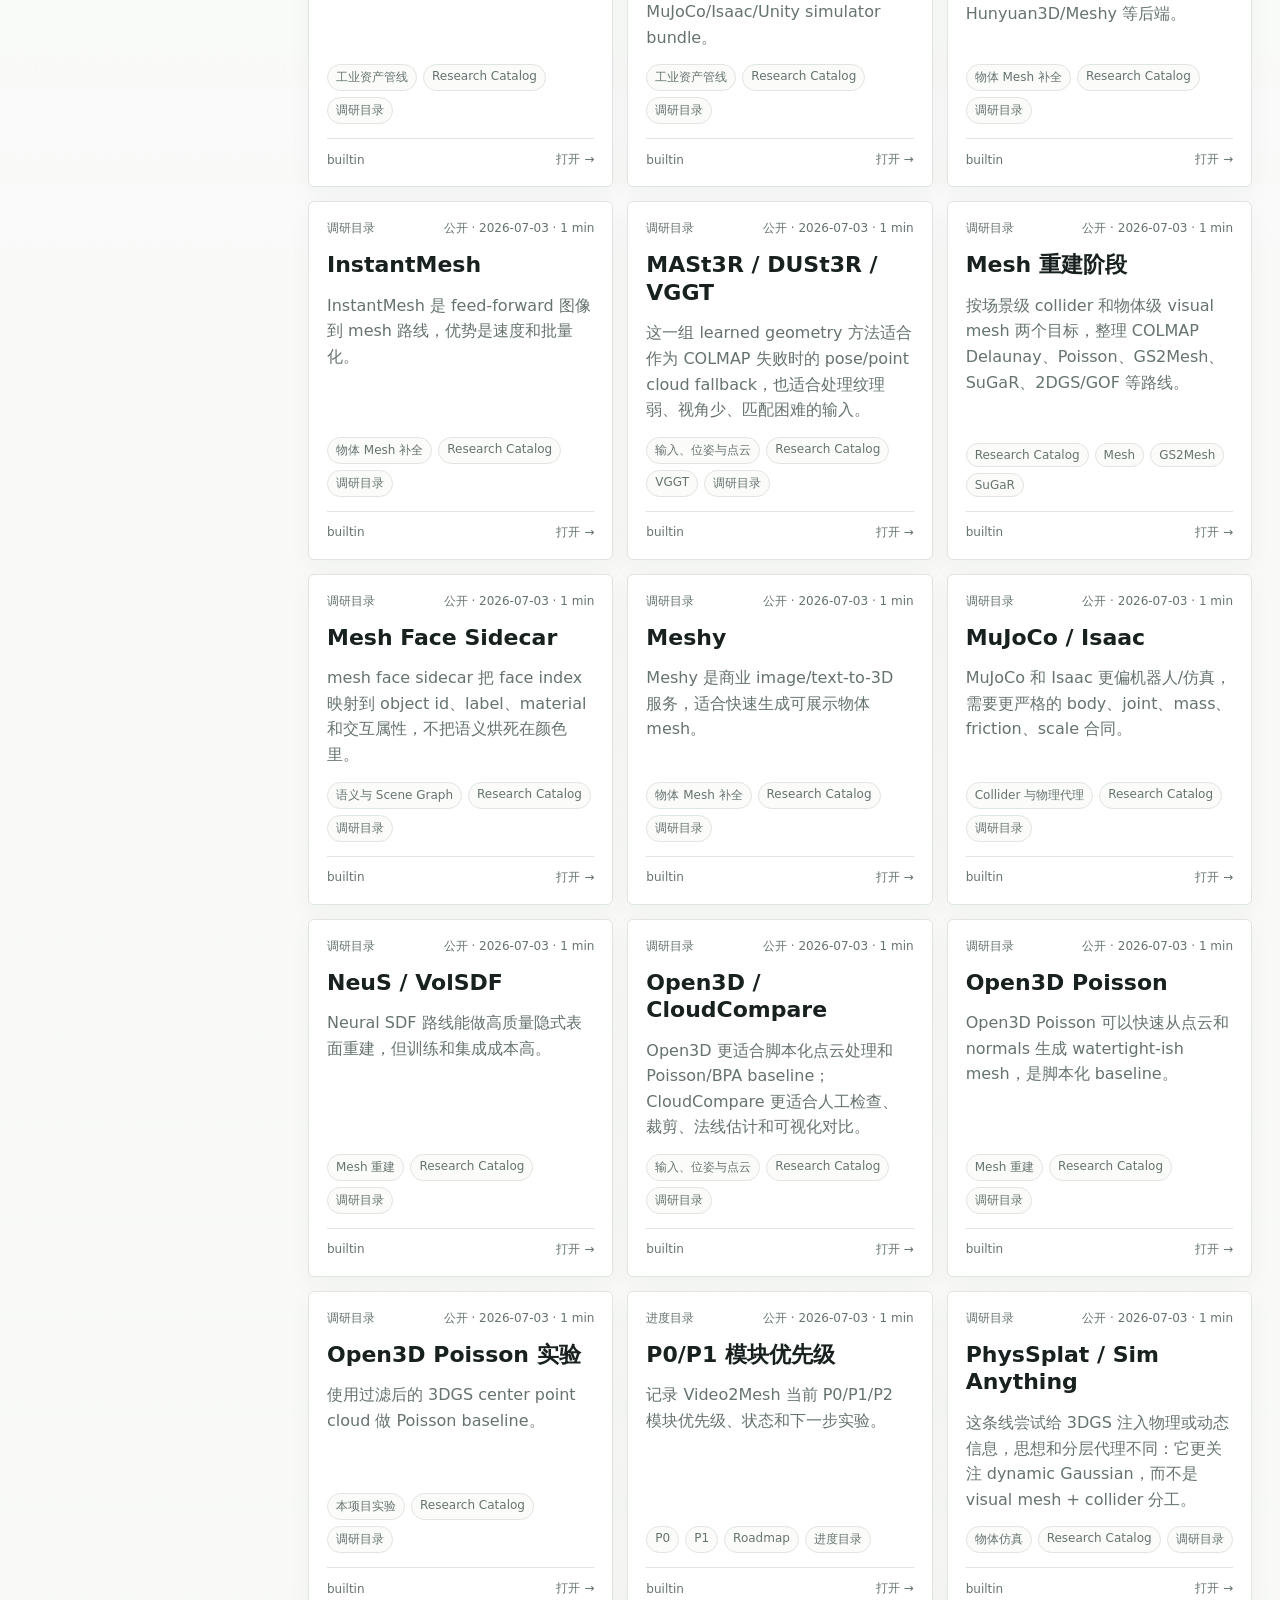
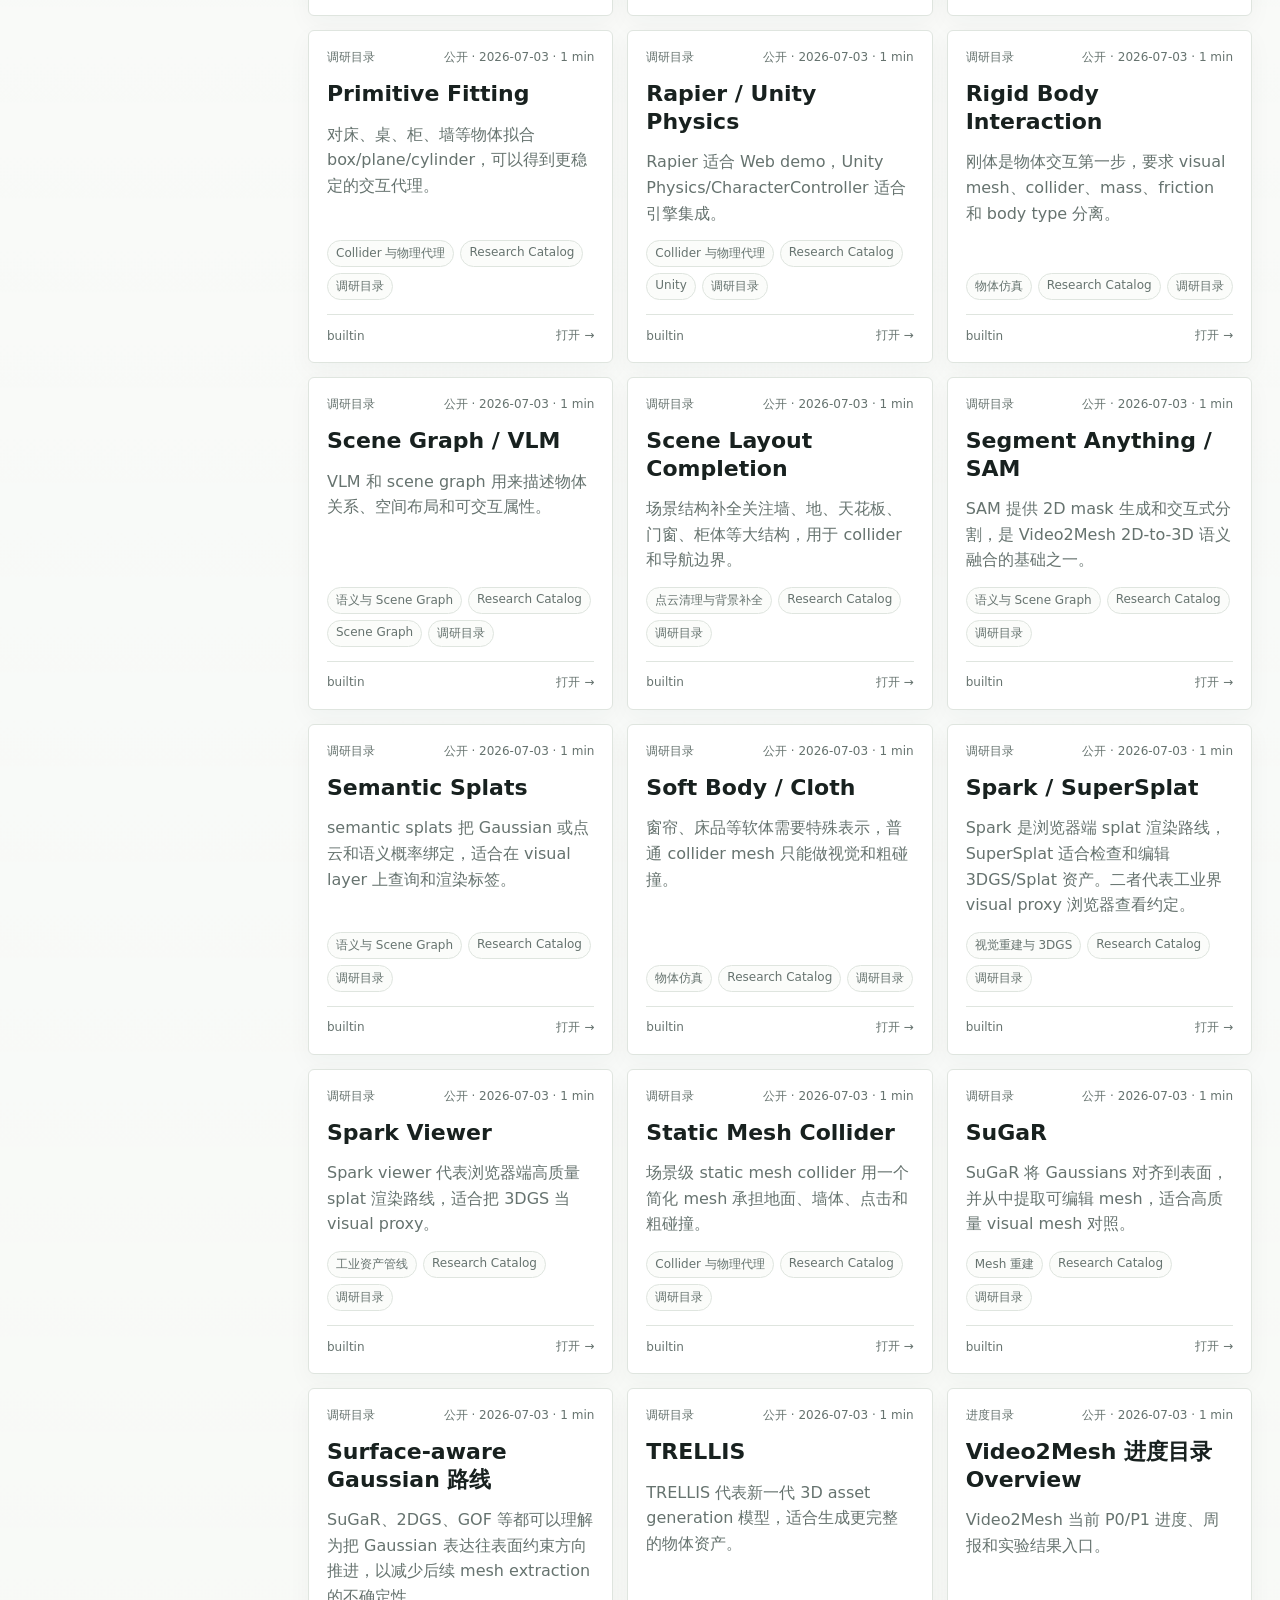
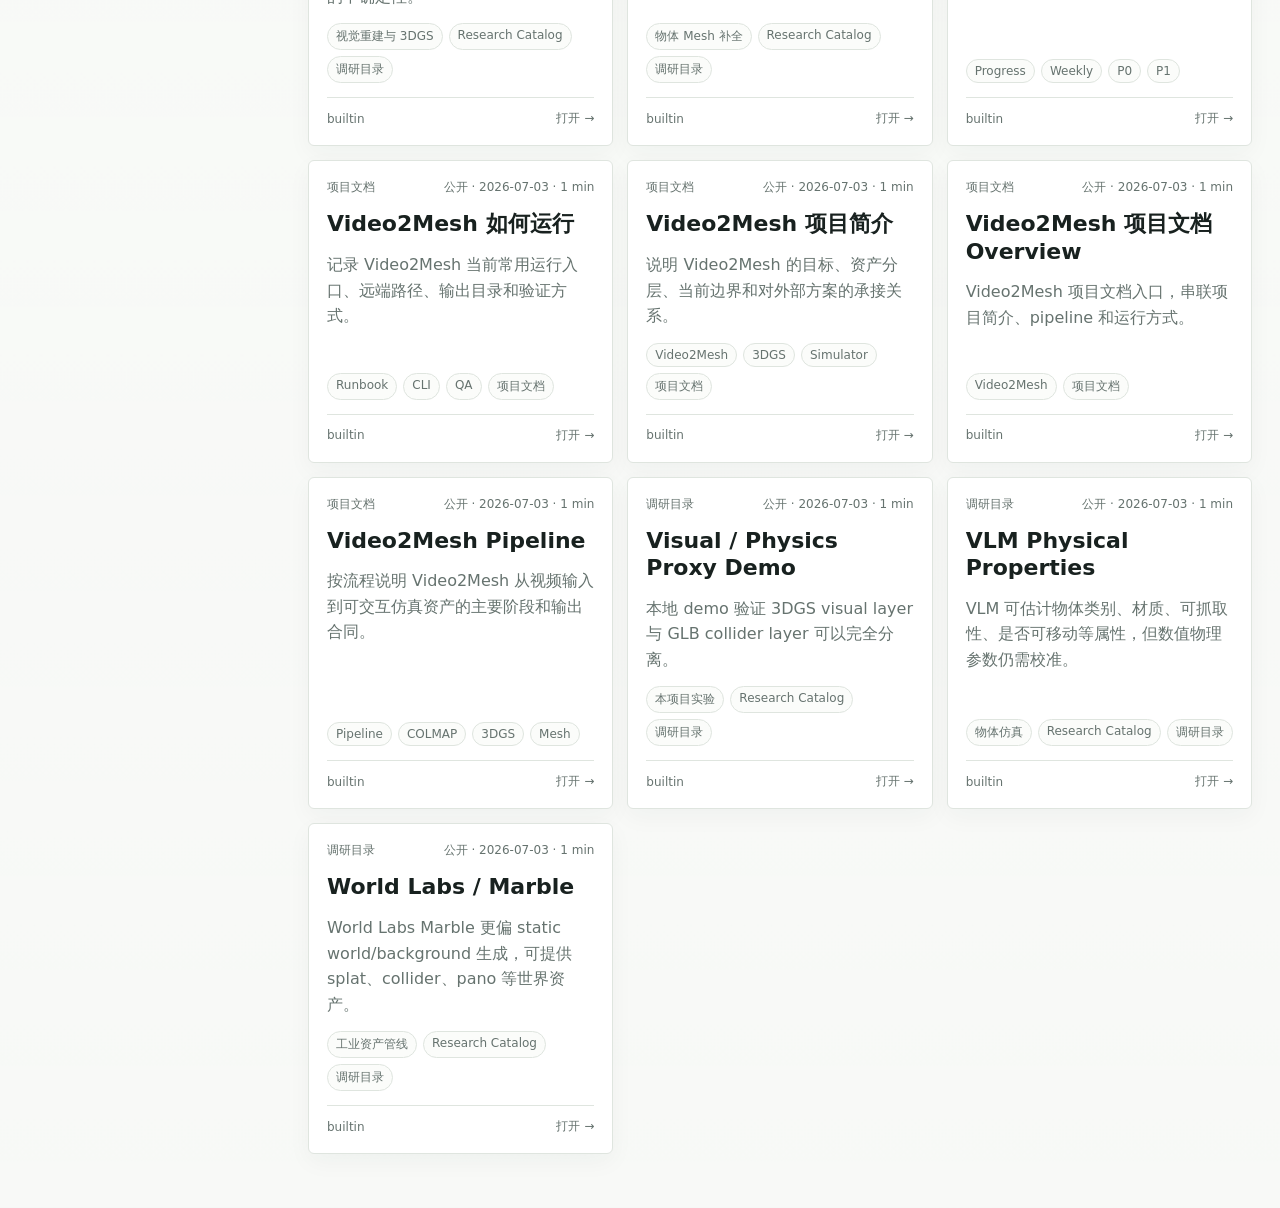
==== commit 48f9e588: "Refine research nav tree" ====
--- a/docs-blog/index.html
+++ b/docs-blog/index.html
@@ -7,7 +7,7 @@
     <meta name="description" content="Video2Mesh 项目文档、调研和运行手册的静态博客网站。" />
     <link rel="icon" href="data:," />
     <script src="./theme.js?v=20260702"></script>
-    <link rel="stylesheet" href="./styles.css?v=20260704-stage-catalog" />
+    <link rel="stylesheet" href="./styles.css?v=20260704-nav-tree" />
   </head>
   <body>
     <div class="app-shell">
@@ -229,7 +229,7 @@
         </article>
       </main>
     </div>
-    <script src="./site-data.js?v=20260704-stage-catalog"></script>
-    <script src="./app.js?v=20260704-stage-catalog"></script>
+    <script src="./site-data.js?v=20260704-nav-tree"></script>
+    <script src="./app.js?v=20260704-nav-tree"></script>
   </body>
 </html>
--- a/docs-blog/styles.css
+++ b/docs-blog/styles.css
@@ -147,6 +147,7 @@
 .nav-group {
   border: 1px solid transparent;
   border-radius: var(--radius);
+  overflow: hidden;
 }
 .nav-group.open {
   border-color: var(--line);
@@ -169,63 +170,124 @@
 .nav-item:hover, .nav-item.active { color: var(--ink); background: var(--accent-soft); border-color: var(--line-strong); }
 .nav-item span:last-child { font-size: 12px; color: var(--muted); }
 .nav-doc-list {
-  display: none;
+  display: grid;
+  grid-template-rows: 0fr;
+  opacity: 0;
+  transition: grid-template-rows .24s ease, opacity .18s ease;
+}
+.nav-group.open .nav-doc-list {
+  grid-template-rows: 1fr;
+  opacity: 1;
+}
+.nav-doc-list-inner {
+  min-height: 0;
+  overflow: hidden;
+  display: grid;
+  gap: 3px;
   padding: 4px 6px 8px;
 }
-.nav-group.open .nav-doc-list {
-  display: grid;
-  gap: 3px;
-}
 .nav-doc-link {
-  display: grid;
-  gap: 2px;
+  display: block;
   padding: 7px 9px;
   border-radius: calc(var(--radius) - 2px);
   color: var(--muted);
   text-decoration: none;
   font-size: 13px;
   line-height: 1.25;
+  overflow-wrap: anywhere;
+  transition: background .16s ease, color .16s ease, transform .16s ease;
 }
 .nav-doc-link:hover,
 .nav-doc-link.active {
   background: var(--surface);
   color: var(--ink);
 }
-.nav-doc-link small {
-  color: var(--muted);
-  font-size: 11px;
-}
 
 .nav-doc-link.overview {
   background: color-mix(in srgb, var(--surface) 88%, var(--accent-soft));
 }
 
 .nav-doc-link.nested {
-  margin-left: 10px;
-  padding-left: 11px;
+  margin-left: 18px;
+  padding-left: 10px;
   border-left: 2px solid var(--line);
 }
 
-.nav-stage-group {
-  display: grid;
-  gap: 3px;
-  margin-top: 7px;
-}
-
-.nav-stage-title {
-  display: flex;
+.nav-tree-folder {
+  display: grid;
+  gap: 0;
+  margin-top: 4px;
+}
+
+.nav-tree-folder-button {
+  display: flex;
+  align-items: center;
   justify-content: space-between;
-  gap: 8px;
-  padding: 6px 9px 3px;
-  color: var(--muted);
-  font-size: 11px;
+  gap: 7px;
+  width: 100%;
+  border: 0;
+  border-radius: calc(var(--radius) - 2px);
+  background: transparent;
+  color: var(--muted);
+  padding: 7px 8px;
+  text-align: left;
+  font-size: 13px;
   font-weight: 800;
   line-height: 1.25;
-}
-
-.nav-stage-title span {
+  transition: background .16s ease, color .16s ease;
+}
+
+.nav-tree-folder-button:hover,
+.nav-tree-folder.open > .nav-tree-folder-button {
+  color: var(--ink);
+  background: color-mix(in srgb, var(--surface) 80%, transparent);
+}
+
+.nav-tree-caret {
+  width: 7px;
+  height: 7px;
+  flex: 0 0 auto;
+  border-right: 2px solid currentColor;
+  border-bottom: 2px solid currentColor;
+  transform: rotate(-45deg);
+  opacity: .72;
+  transition: transform .2s ease;
+}
+
+.nav-tree-folder.open > .nav-tree-folder-button .nav-tree-caret {
+  transform: rotate(45deg);
+}
+
+.nav-tree-folder-label {
+  min-width: 0;
+  flex: 1 1 auto;
+  overflow-wrap: anywhere;
+}
+
+.nav-tree-count {
   flex: 0 0 auto;
   font-weight: 700;
+  color: var(--muted);
+}
+
+.nav-tree-branch {
+  display: grid;
+  grid-template-rows: 0fr;
+  opacity: .45;
+  transition: grid-template-rows .24s ease, opacity .18s ease;
+}
+
+.nav-tree-folder.open > .nav-tree-branch {
+  grid-template-rows: 1fr;
+  opacity: 1;
+}
+
+.nav-tree-branch-inner {
+  min-height: 0;
+  overflow: hidden;
+  display: grid;
+  gap: 3px;
+  padding: 2px 0 5px;
 }
 
 .upload-panel,
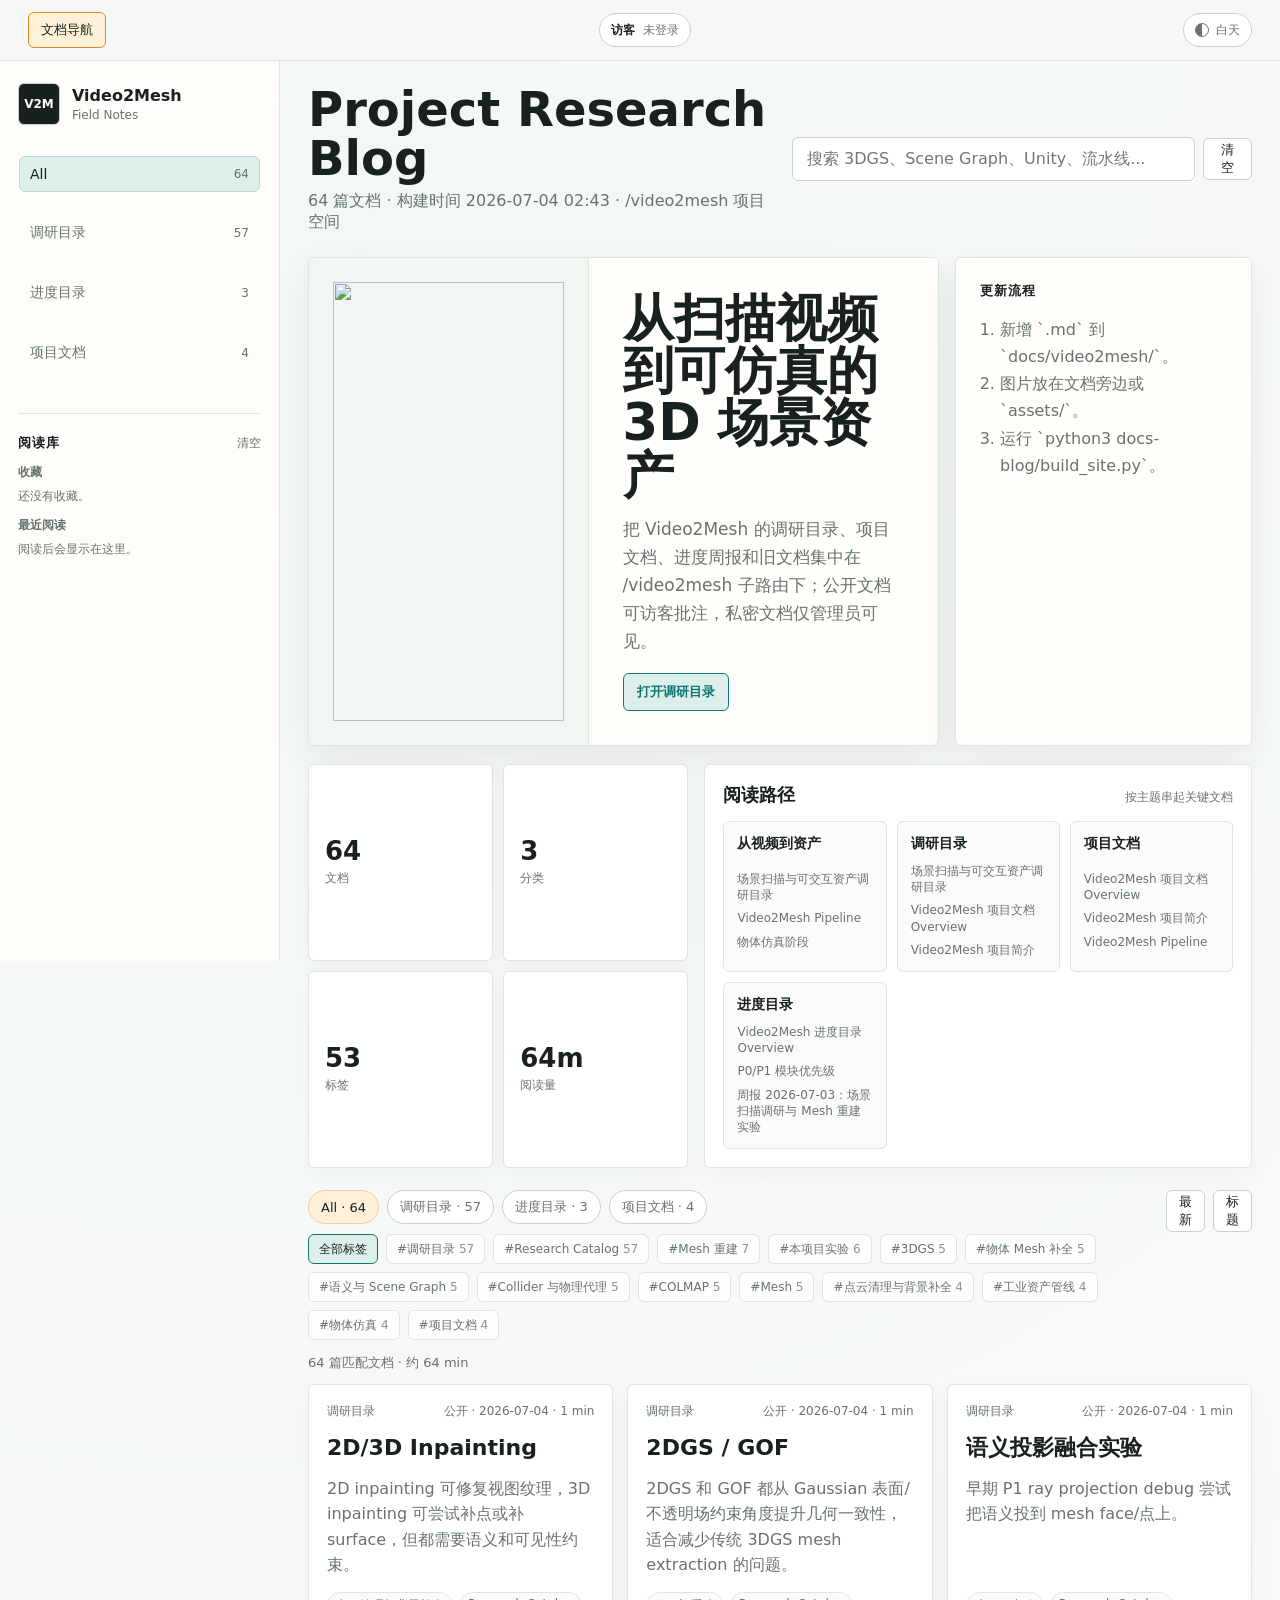
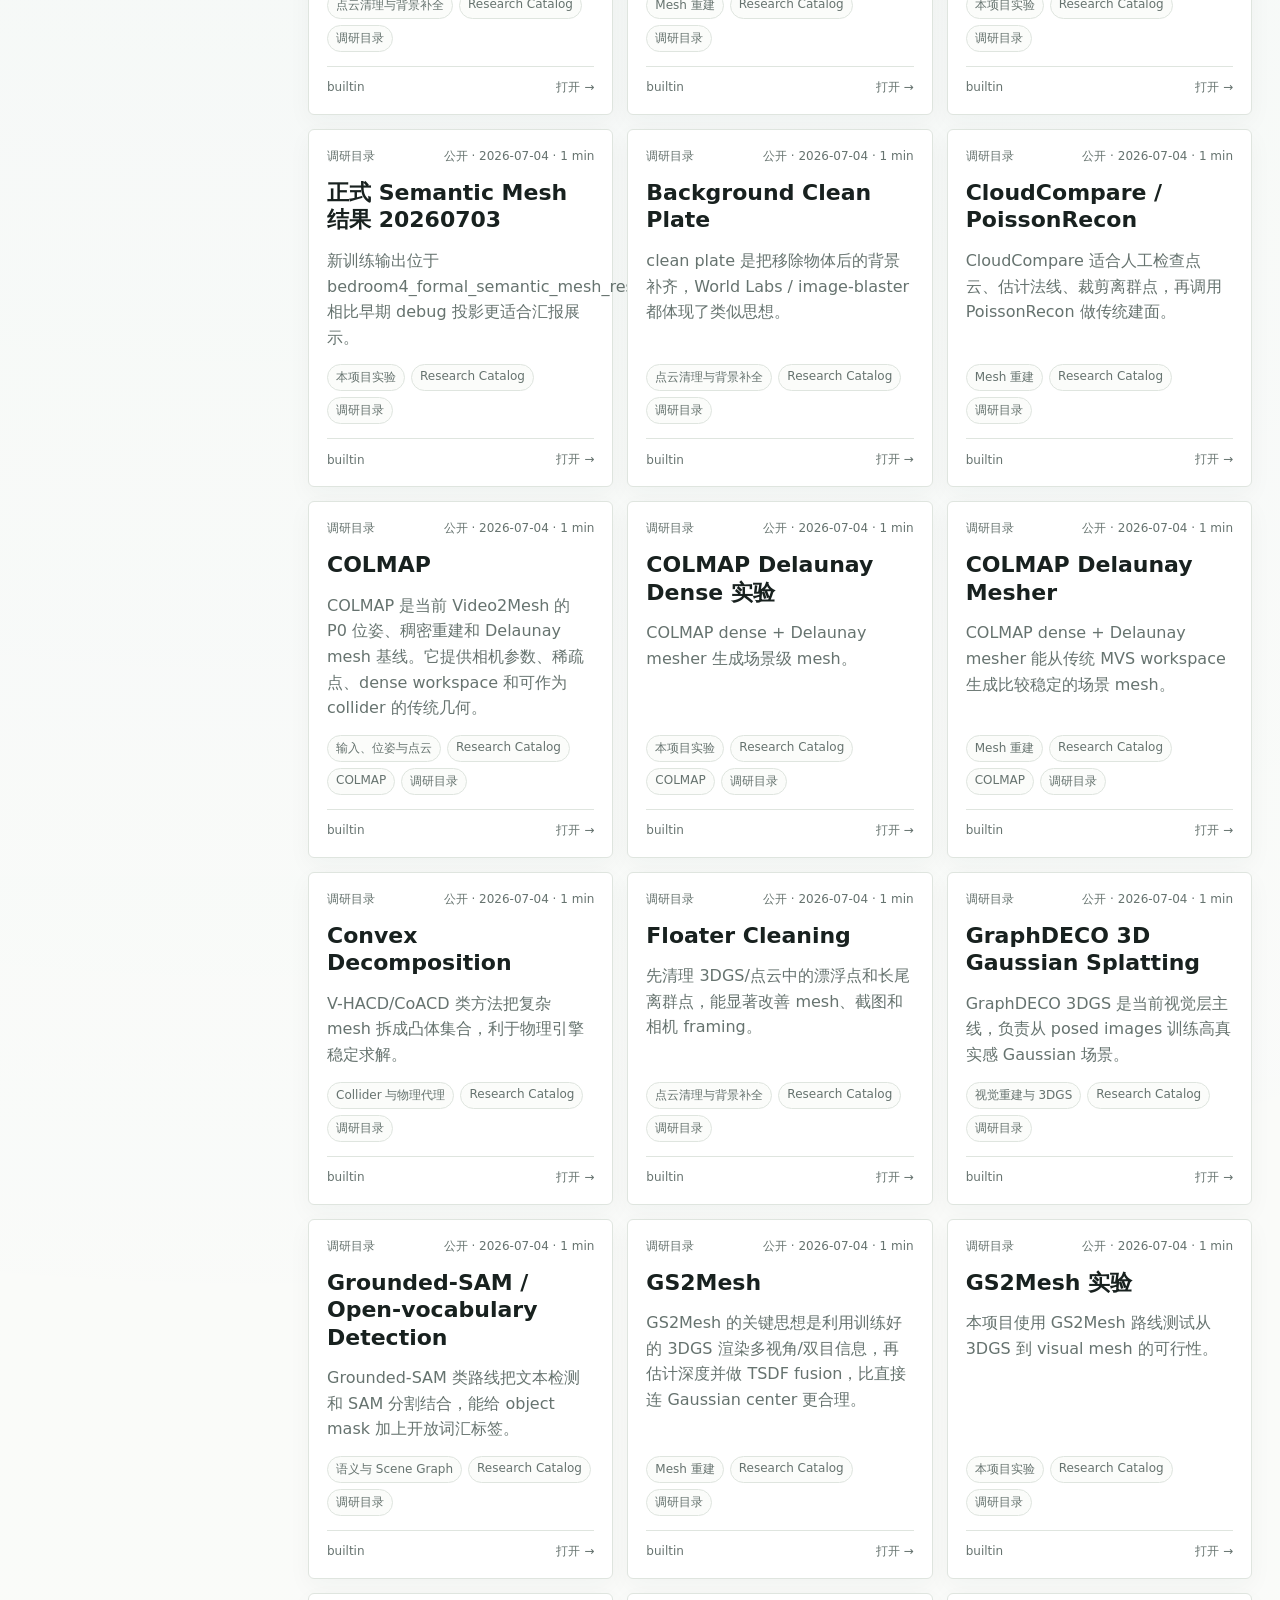
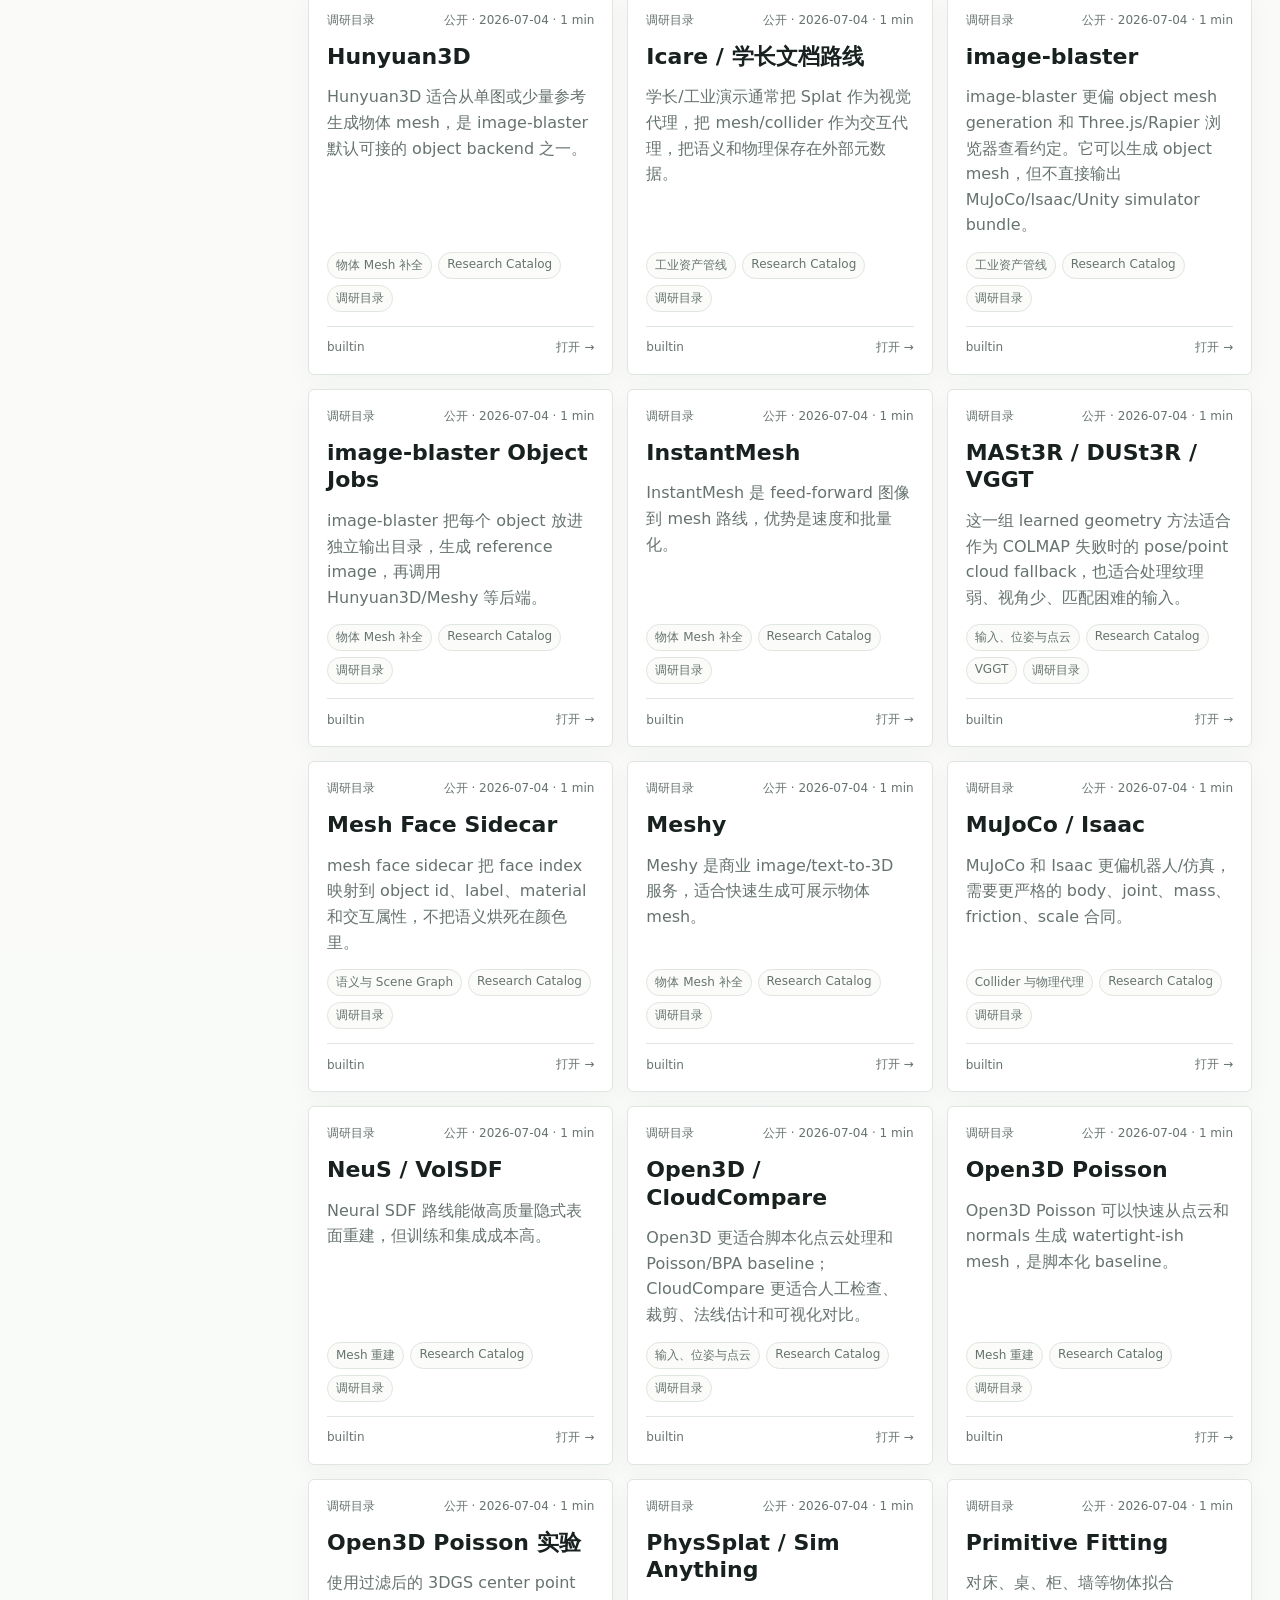
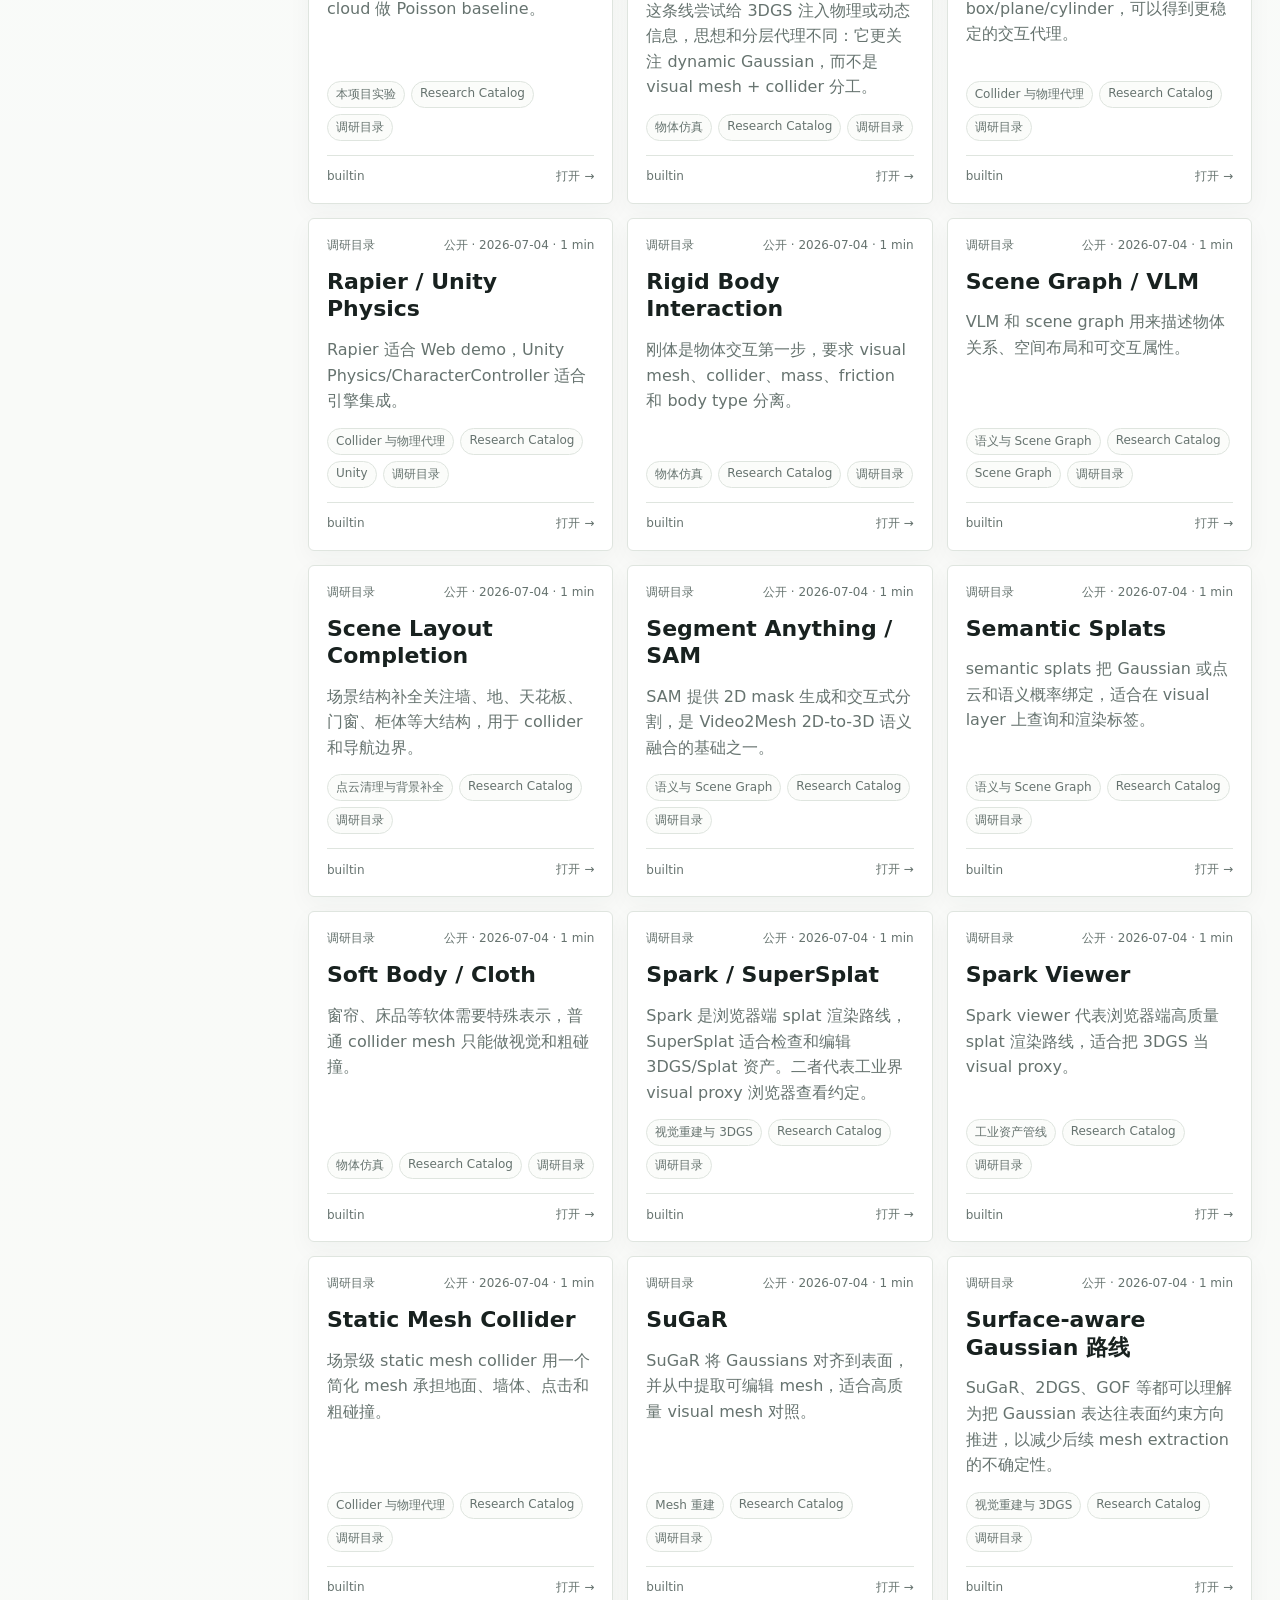
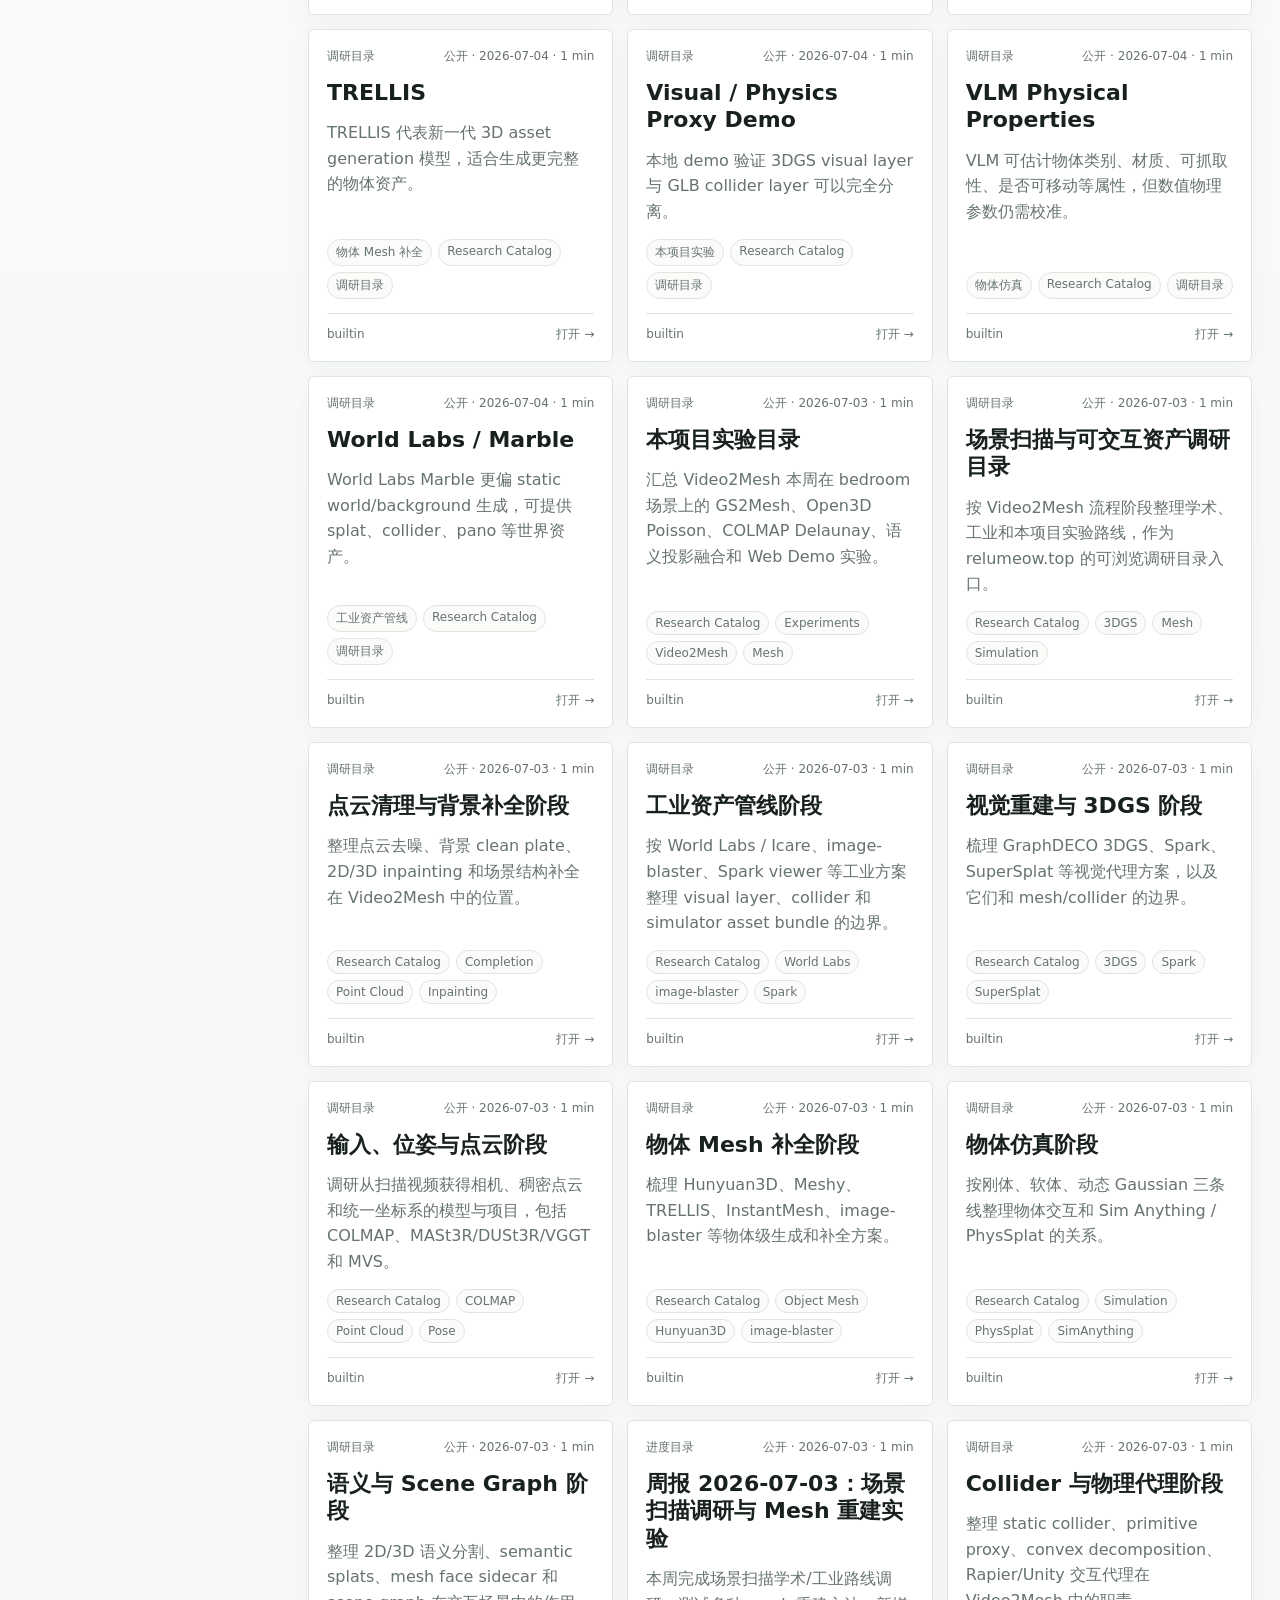
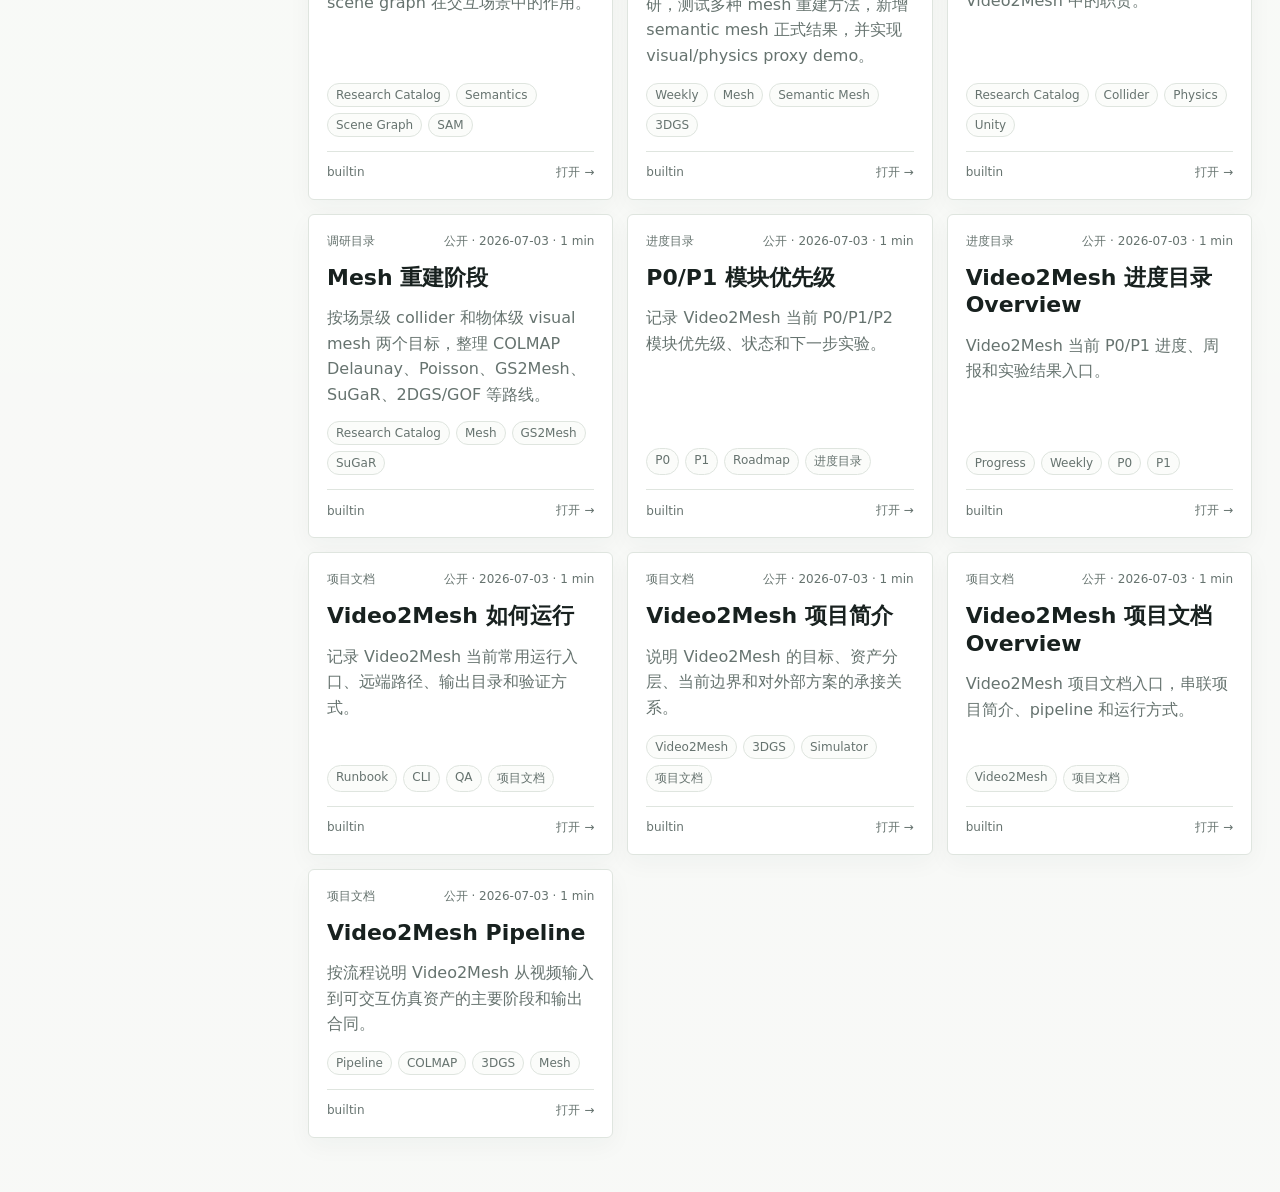
==== commit d7a719f3: "Refine docs navigation overview behavior" ====
--- a/docs-blog/index.html
+++ b/docs-blog/index.html
@@ -7,7 +7,7 @@
     <meta name="description" content="Video2Mesh 项目文档、调研和运行手册的静态博客网站。" />
     <link rel="icon" href="data:," />
     <script src="./theme.js?v=20260702"></script>
-    <link rel="stylesheet" href="./styles.css?v=20260704-nav-tree" />
+    <link rel="stylesheet" href="./styles.css?v=20260704-folder-overview" />
   </head>
   <body>
     <div class="app-shell">
@@ -15,10 +15,8 @@
       <nav class="site-navbar" aria-label="站点导航">
         <div class="site-tabs">
           <a class="site-tab active" href="/video2mesh/#/" data-main-tab="docs">文档导航</a>
-          <a class="site-tab" href="/video2mesh/#/catalog" data-main-tab="catalog">调研目录</a>
           <a class="site-tab" href="/admin/#cloud" data-main-tab="codex" data-auth-required hidden>Codex 会话管理</a>
           <a class="site-tab" href="/admin/#docs" data-main-tab="sync" data-auth-required hidden>Markdown 同步</a>
-          <a class="site-tab" href="/admin/#auth" data-main-tab="auth">用户鉴权</a>
         </div>
         <a class="user-pill" id="siteUserPill" href="/admin/#auth" aria-label="当前用户">
           <strong id="siteUserRole">访客</strong>
@@ -188,31 +186,38 @@
                 </div>
               </section>
               <div id="articleBody" class="article-body"></div>
-              <section class="feedback-panel" aria-label="文档评论和批注">
-                <div class="feedback-grid">
-                  <form id="annotationForm" class="feedback-form">
-                    <h2>批注</h2>
-                    <input name="author" type="text" placeholder="昵称（可选）" />
-                    <input name="quote" type="text" placeholder="引用片段或段落位置" />
-                    <textarea name="body" rows="4" placeholder="写下批注意见" required></textarea>
-                    <button type="submit">提交批注</button>
-                  </form>
-                  <form id="commentForm" class="feedback-form">
-                    <h2>评论</h2>
-                    <input name="author" type="text" placeholder="昵称（可选）" />
-                    <textarea name="body" rows="4" placeholder="写下评论" required></textarea>
-                    <button type="submit">发表评论</button>
-                  </form>
-                </div>
+              <div id="annotationPopover" class="annotation-popover" hidden>
+                <form id="annotationForm" class="annotation-popover-card">
+                  <header>
+                    <strong>添加批注</strong>
+                    <button id="cancelAnnotation" type="button" aria-label="关闭批注窗口">×</button>
+                  </header>
+                  <blockquote id="annotationQuotePreview"></blockquote>
+                  <input name="author" type="text" placeholder="昵称（可选）" />
+                  <input name="quote" type="hidden" />
+                  <input name="anchor" type="hidden" />
+                  <textarea name="body" rows="3" placeholder="写下对选中内容的批注意见" required></textarea>
+                  <button type="submit">提交批注</button>
+                </form>
+              </div>
+              <section class="feedback-panel" aria-label="文档评论">
+                <header class="feedback-panel-header">
+                  <h2>评论</h2>
+                </header>
+                <form id="commentForm" class="feedback-form comment-form">
+                  <input name="author" type="text" placeholder="昵称（可选）" />
+                  <textarea name="body" rows="4" placeholder="写下整体评论" required></textarea>
+                  <button type="submit">发表评论</button>
+                </form>
                 <div id="feedbackStatus" class="feedback-status"></div>
                 <div class="feedback-lists">
                   <section>
-                    <h2>批注列表</h2>
-                    <div id="annotationList" class="feedback-list"></div>
+                    <h2>评论区</h2>
+                    <div id="commentList" class="feedback-list"></div>
                   </section>
                   <section>
-                    <h2>评论区</h2>
-                    <div id="commentList" class="feedback-list"></div>
+                    <h2>公开批注</h2>
+                    <div id="annotationList" class="feedback-list"></div>
                   </section>
                 </div>
               </section>
@@ -229,7 +234,7 @@
         </article>
       </main>
     </div>
-    <script src="./site-data.js?v=20260704-nav-tree"></script>
-    <script src="./app.js?v=20260704-nav-tree"></script>
+    <script src="./site-data.js?v=20260704-folder-overview"></script>
+    <script src="./app.js?v=20260704-folder-overview"></script>
   </body>
 </html>
--- a/docs-blog/styles.css
+++ b/docs-blog/styles.css
@@ -219,26 +219,52 @@
   margin-top: 4px;
 }
 
-.nav-tree-folder-button {
+.nav-tree-folder-row {
+  display: flex;
+  align-items: center;
+  gap: 4px;
+  width: 100%;
+}
+
+.nav-tree-toggle {
+  display: inline-grid;
+  place-items: center;
+  width: 26px;
+  height: 30px;
+  flex: 0 0 26px;
+  border: 0;
+  border-radius: 7px;
+  background: transparent;
+  color: var(--muted);
+  transition: background .16s ease, color .16s ease;
+}
+
+.nav-tree-toggle:hover,
+.nav-tree-folder.open .nav-tree-toggle {
+  color: var(--ink);
+  background: color-mix(in srgb, var(--surface) 80%, transparent);
+}
+
+.nav-tree-folder-link {
   display: flex;
   align-items: center;
   justify-content: space-between;
   gap: 7px;
-  width: 100%;
-  border: 0;
+  min-width: 0;
+  flex: 1 1 auto;
   border-radius: calc(var(--radius) - 2px);
-  background: transparent;
   color: var(--muted);
   padding: 7px 8px;
   text-align: left;
   font-size: 13px;
   font-weight: 800;
   line-height: 1.25;
+  text-decoration: none;
   transition: background .16s ease, color .16s ease;
 }
 
-.nav-tree-folder-button:hover,
-.nav-tree-folder.open > .nav-tree-folder-button {
+.nav-tree-folder-link:hover,
+.nav-tree-folder-link.active {
   color: var(--ink);
   background: color-mix(in srgb, var(--surface) 80%, transparent);
 }
@@ -254,7 +280,7 @@
   transition: transform .2s ease;
 }
 
-.nav-tree-folder.open > .nav-tree-folder-button .nav-tree-caret {
+.nav-tree-folder.open .nav-tree-caret {
   transform: rotate(45deg);
 }
 
@@ -833,11 +859,6 @@
   background: var(--accent-soft);
 }
 
-.catalog-folder-links .overview-link {
-  border-color: color-mix(in srgb, var(--accent) 34%, var(--line));
-  min-width: 0;
-}
-
 .catalog-folder-links strong {
   min-width: 0;
   font-size: 15px;
@@ -1094,13 +1115,29 @@
   border-top: 1px solid var(--line);
 }
 
-.feedback-grid {
-  display: grid;
-  grid-template-columns: repeat(2, minmax(0, 1fr));
+.feedback-panel-header {
+  display: flex;
+  align-items: baseline;
+  justify-content: space-between;
   gap: 14px;
-}
-
-.feedback-form {
+  margin-bottom: 14px;
+}
+
+.feedback-panel-header h2 {
+  margin: 0;
+  font-size: 17px;
+}
+
+.feedback-panel-header span {
+  min-width: 0;
+  color: var(--muted);
+  font-size: 13px;
+  line-height: 1.45;
+  text-align: right;
+}
+
+.feedback-form,
+.annotation-popover-card {
   display: grid;
   gap: 10px;
   border: 1px solid var(--line);
@@ -1109,14 +1146,15 @@
   padding: 14px;
 }
 
-.feedback-form h2,
 .feedback-lists h2 {
   margin: 0;
   font-size: 14px;
 }
 
 .feedback-form input,
-.feedback-form textarea {
+.feedback-form textarea,
+.annotation-popover-card input,
+.annotation-popover-card textarea {
   width: 100%;
   border: 1px solid var(--line-strong);
   border-radius: var(--radius);
@@ -1126,12 +1164,17 @@
   resize: vertical;
 }
 
-.feedback-form button {
+.feedback-form button,
+.annotation-popover-card button[type="submit"] {
   min-height: 36px;
   border: 0;
   border-radius: var(--radius);
   background: var(--ink);
   color: var(--paper);
+}
+
+.comment-form {
+  margin-bottom: 12px;
 }
 
 .feedback-status {
@@ -1177,6 +1220,60 @@
 }
 .feedback-item p { margin: 10px 0 0; white-space: pre-wrap; }
 .feedback-empty { color: var(--muted); font-size: 13px; }
+
+.annotation-popover {
+  position: fixed;
+  z-index: 90;
+  width: min(360px, calc(100vw - 28px));
+  filter: drop-shadow(0 18px 30px rgba(0, 0, 0, .18));
+}
+
+.annotation-popover[hidden] { display: none; }
+
+.annotation-popover-card {
+  background: var(--paper);
+}
+
+.annotation-popover-card header {
+  display: flex;
+  align-items: center;
+  justify-content: space-between;
+  gap: 10px;
+}
+
+.annotation-popover-card header strong {
+  font-size: 14px;
+}
+
+.annotation-popover-card header button {
+  display: grid;
+  place-items: center;
+  width: 28px;
+  height: 28px;
+  border: 1px solid var(--line);
+  border-radius: 50%;
+  background: var(--surface);
+  color: var(--muted);
+  font-size: 18px;
+  line-height: 1;
+}
+
+.annotation-popover-card blockquote {
+  max-height: 92px;
+  overflow: auto;
+  margin: 0;
+  border-left: 3px solid var(--amber);
+  background: var(--amber-soft);
+  color: var(--ink);
+  padding: 8px 10px;
+  font-size: 13px;
+  line-height: 1.45;
+}
+
+.article-body ::selection {
+  background: color-mix(in srgb, var(--accent) 28%, transparent);
+}
+
 .action-group { display: flex; align-items: center; gap: 8px; flex-wrap: wrap; }
 .article-actions button:hover,
 .editor-toolbar button:hover { border-color: var(--accent); background: var(--accent-soft); }
